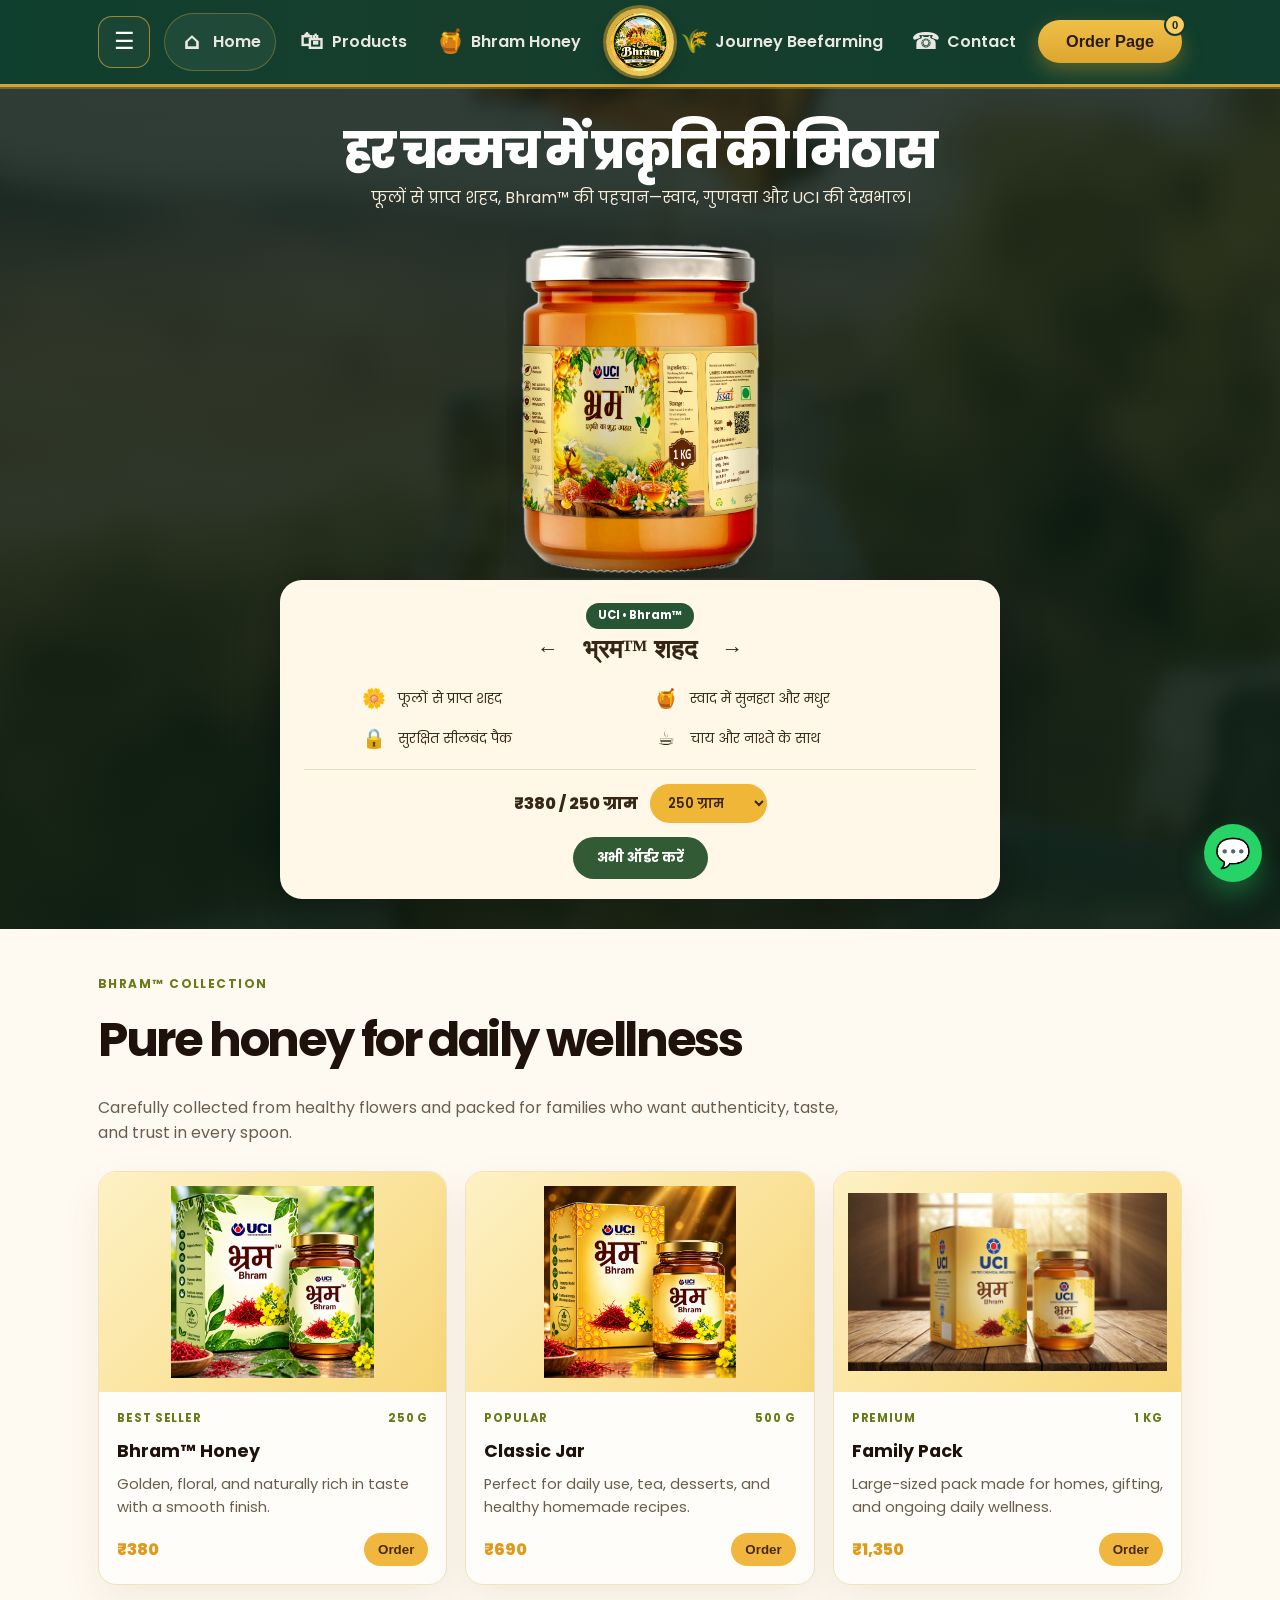
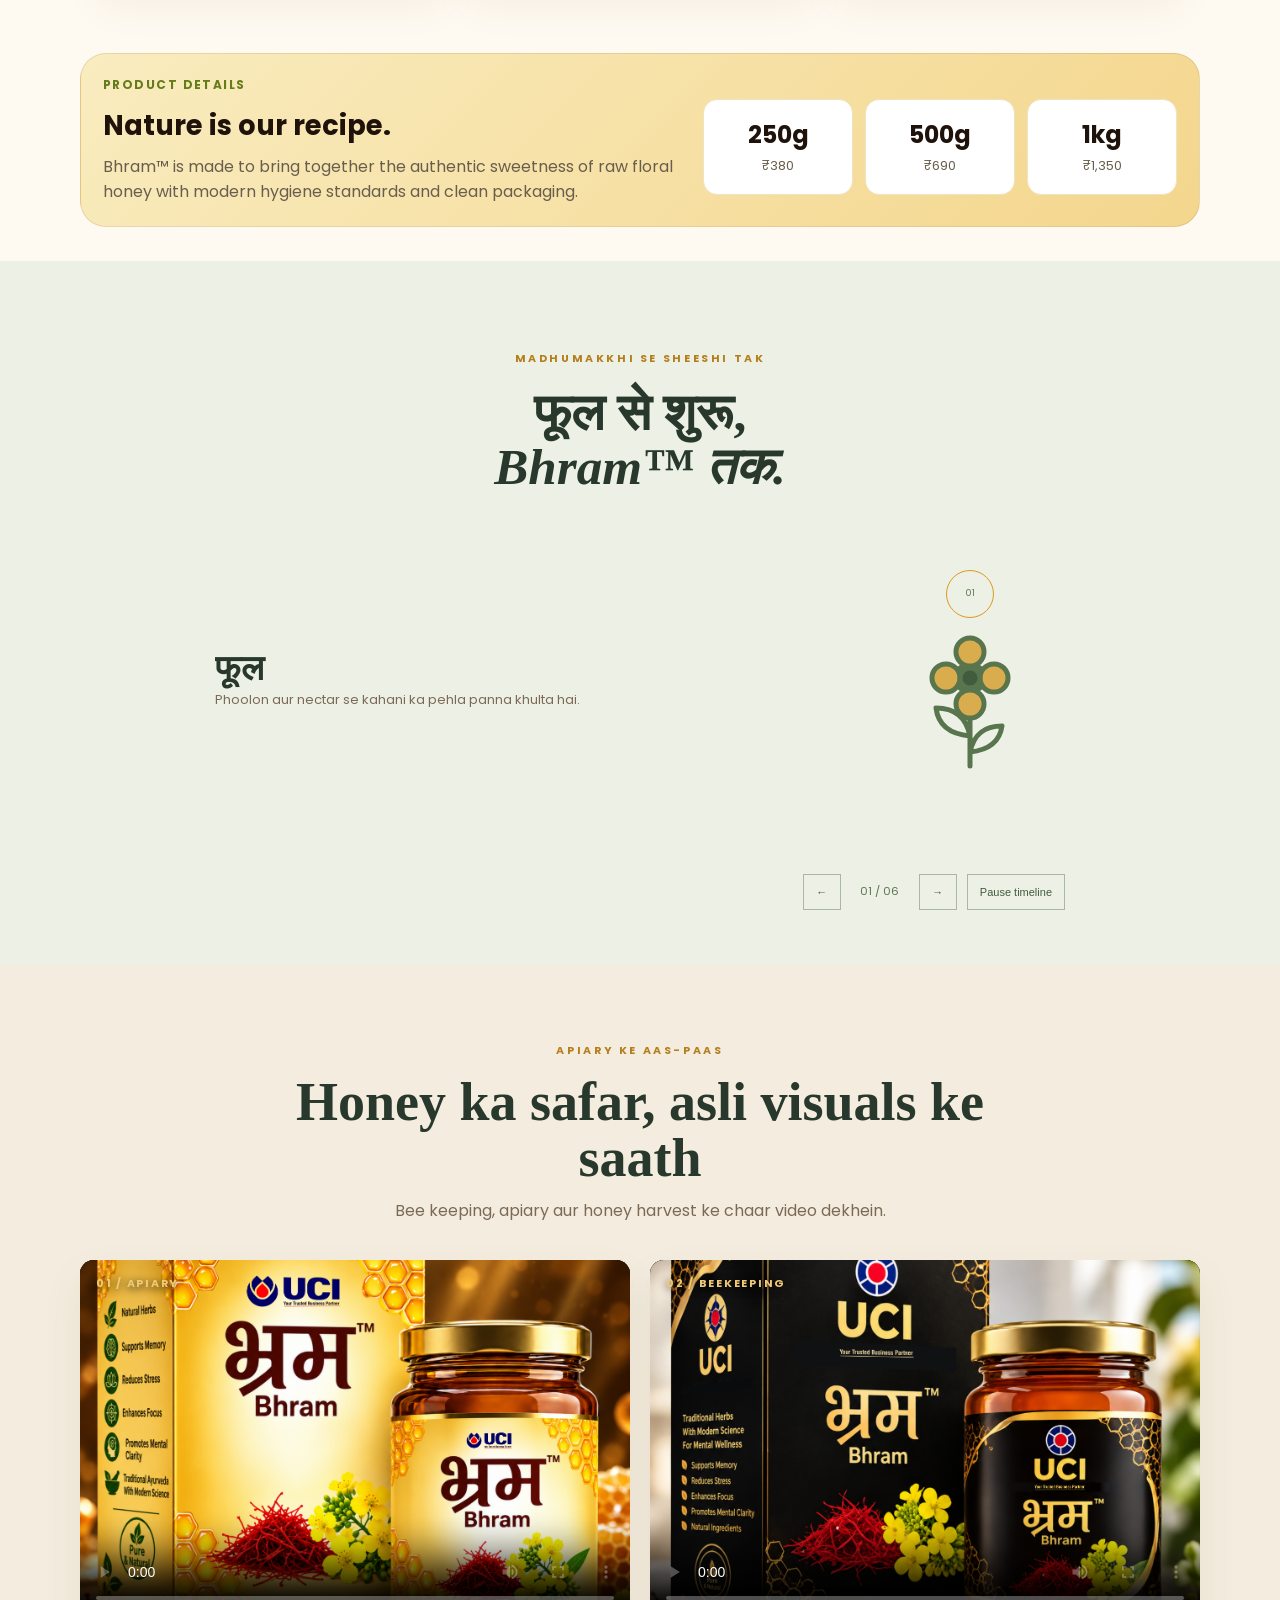
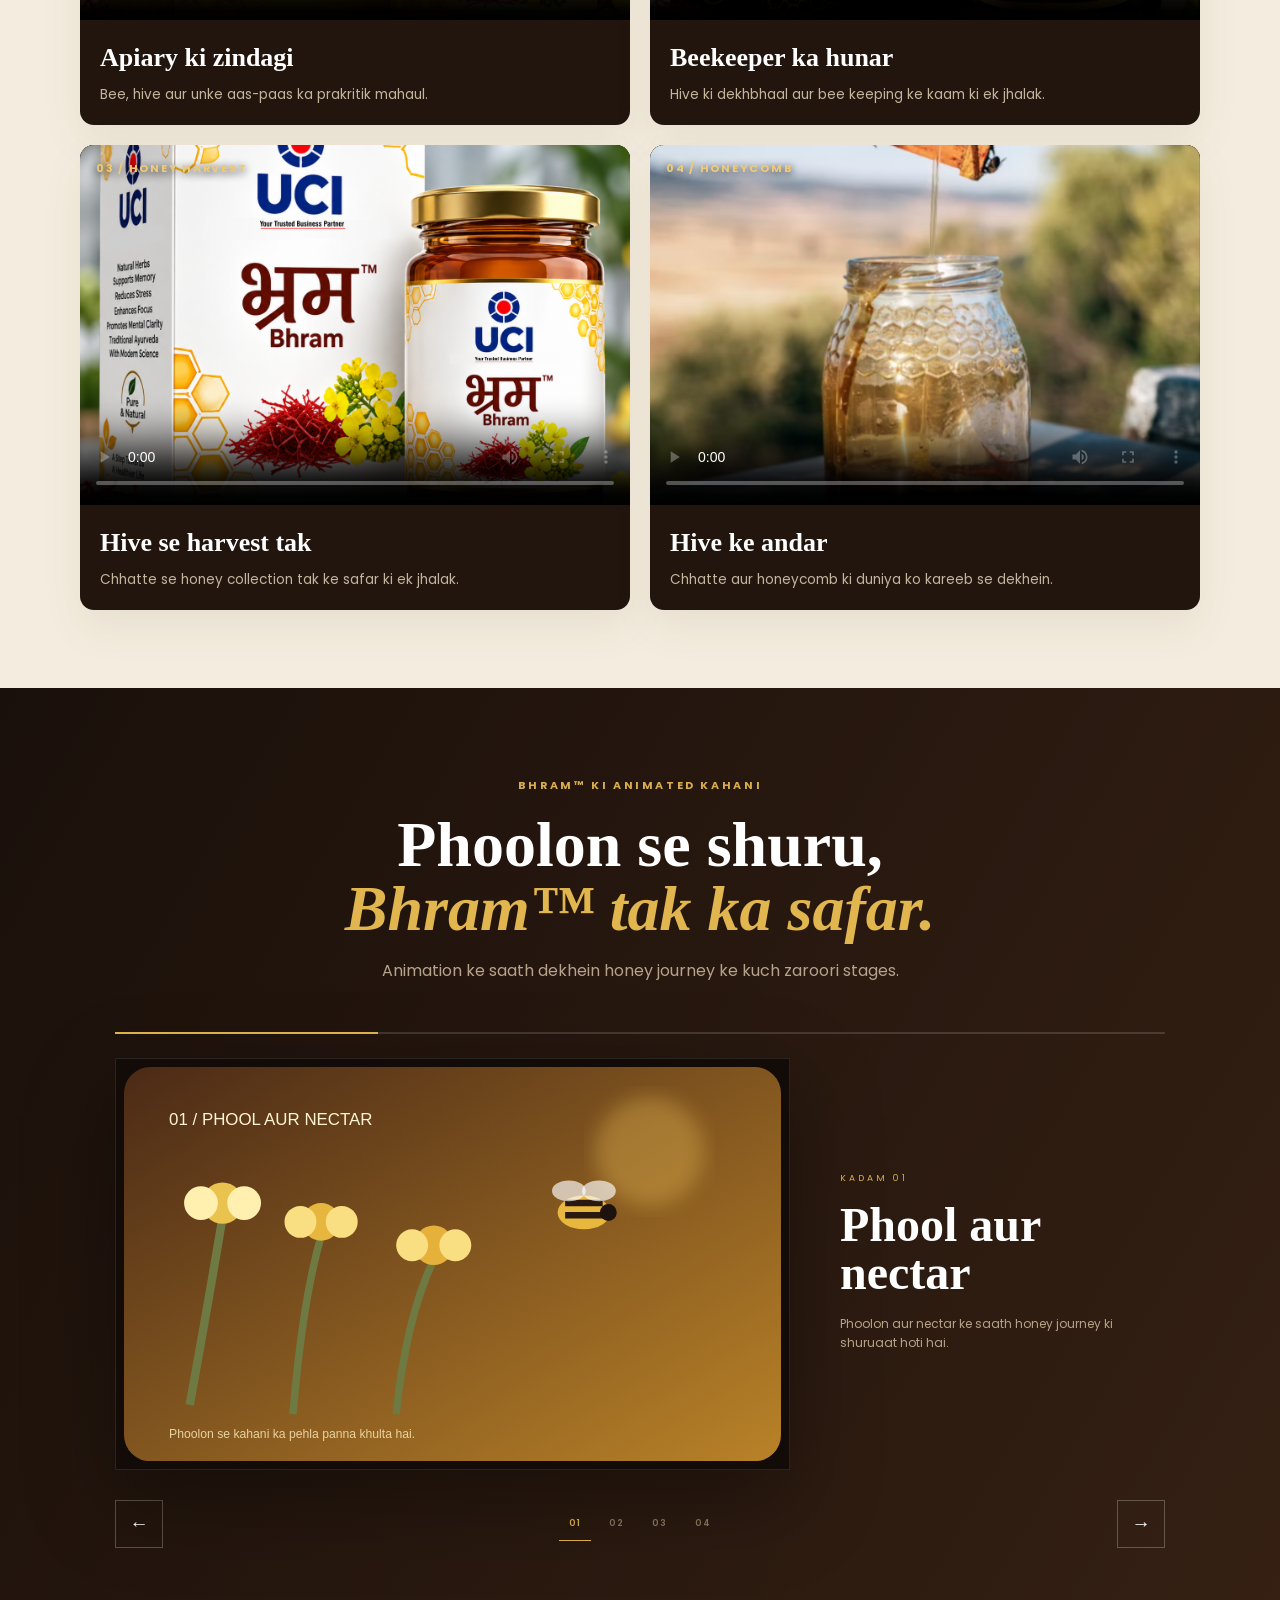
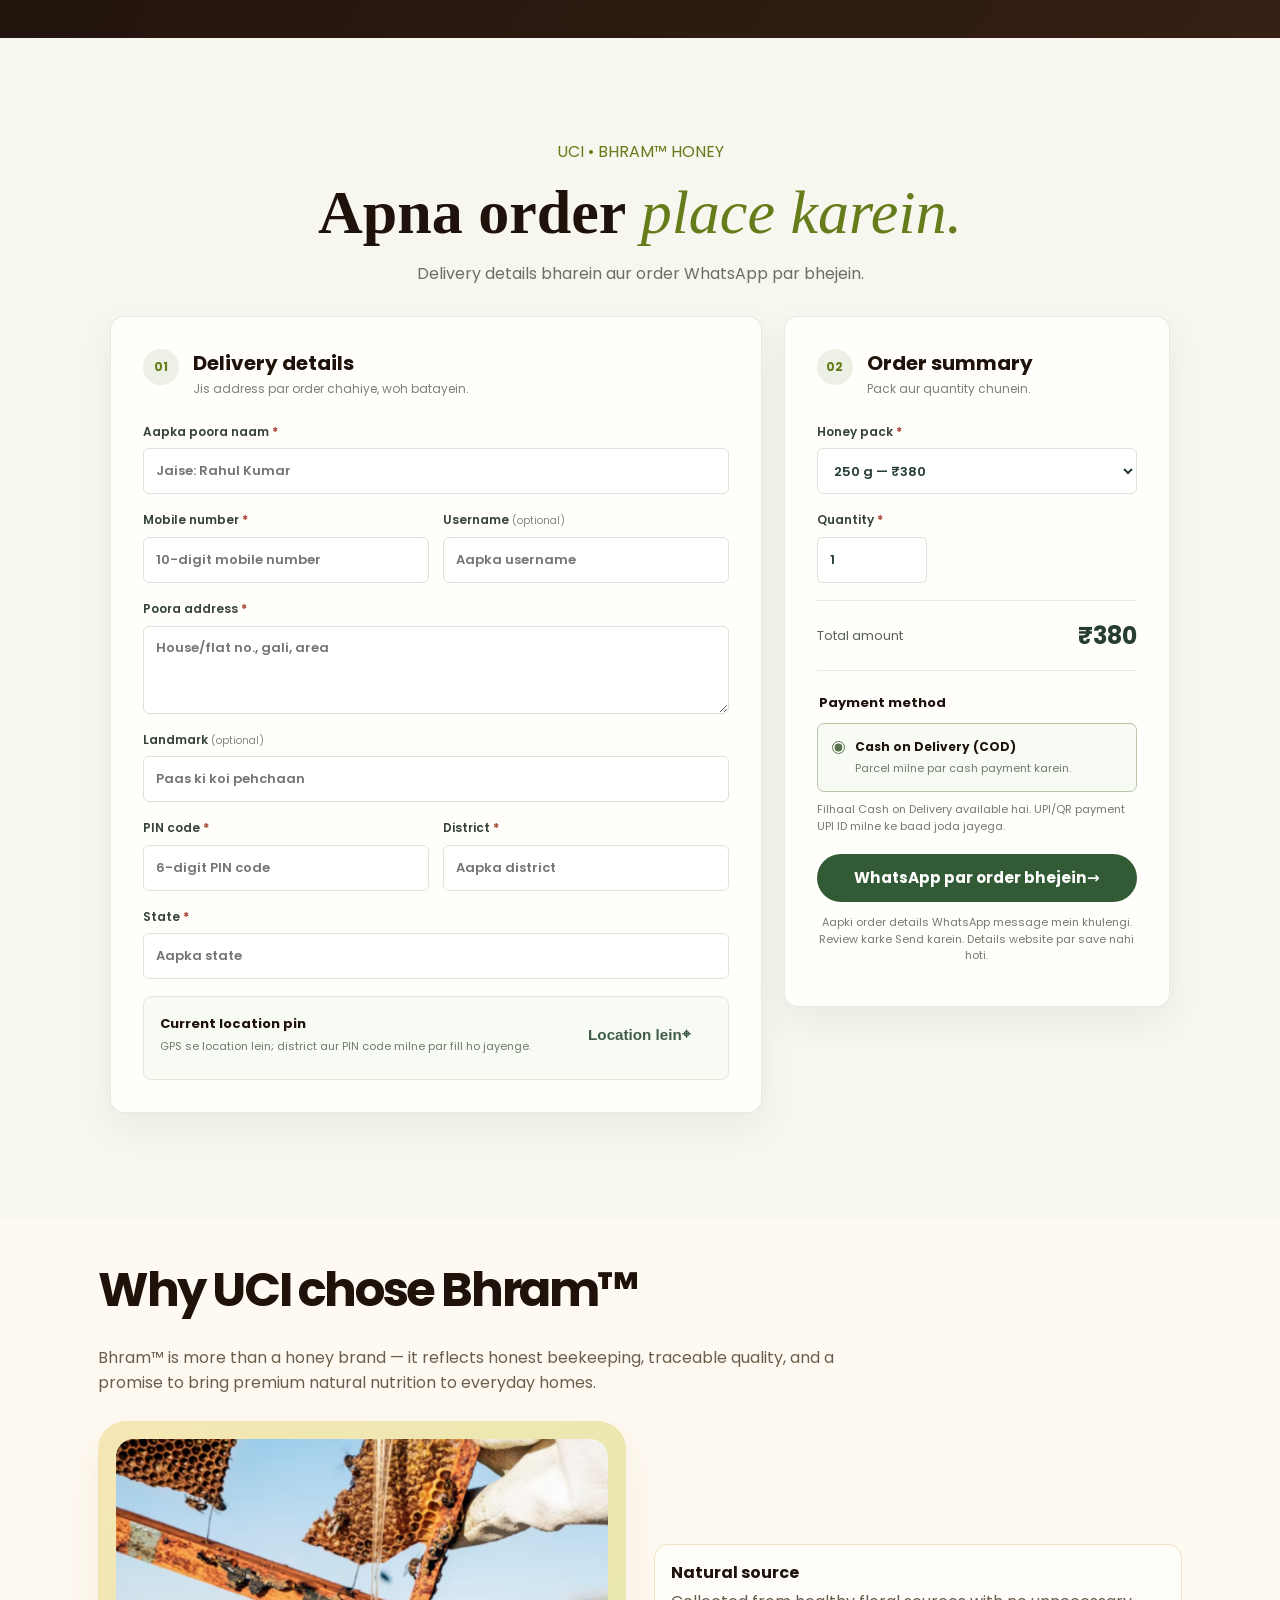
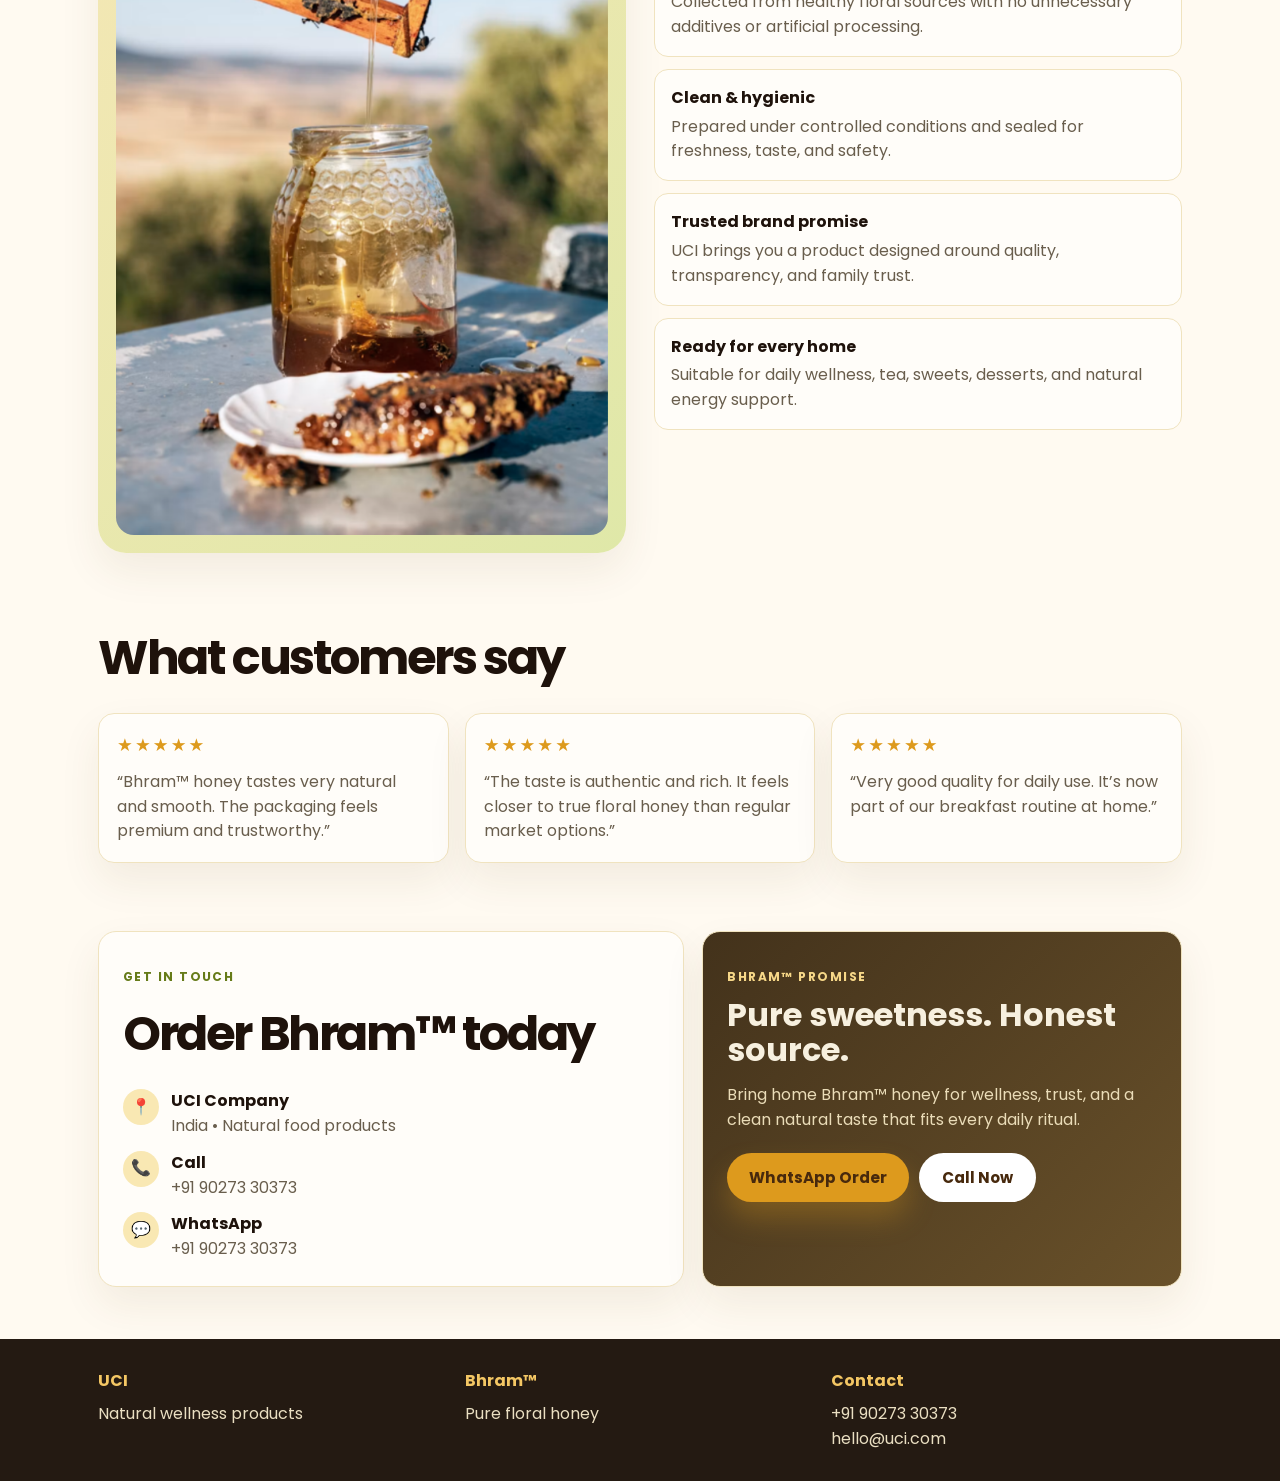
==== index.html @ 218f4835 "Update Bhram honey website pages Co-authored-by: Copilot <223556219+Copilot@users.noreply.github.com" ====
<!DOCTYPE html>
<html lang="en">
<head>
<meta charset="utf-8">
<meta name="viewport" content="width=device-width, initial-scale=1, viewport-fit=cover">
<title>UCI | Bhram™ Honey</title>
<link href="https://fonts.googleapis.com/css2?family=Poppins:wght@400;500;600;700;800&display=swap" rel="stylesheet">
<link rel="stylesheet" href="css/timeline.css">
<link rel="stylesheet" href="css/order.css">
<style>
:root{
  --bg:#fffaf1;
  --card:#fffdf9;
  --ink:#1e120b;
  --mut:#695e4d;
  --gold:#dd9a1d;
  --bee:#f0b63d;
  --olive:#667b19;
  --green:#667b19;
  --serif:Georgia,"Times New Roman",serif;
  --line:#f0e3bf;
  --hero:#f7e7b3;
  --brown:#47290d;
  --shadow:0 18px 40px rgba(84,64,31,.08);
}
*{box-sizing:border-box}
html{scroll-behavior:smooth;scroll-padding-top:30px}
body{margin:0;background:var(--bg);color:var(--ink);font-family:Poppins,system-ui,sans-serif;line-height:1.55}
a{text-decoration:none;color:inherit}
img{max-width:100%;display:block}
.w{max-width:1120px;margin:auto;padding:0 18px}
header{position:sticky;top:0;z-index:40;background:linear-gradient(90deg,#0f3f2e,#173e2d 35%,#103d2d 100%);border-bottom:3px solid #d5a532;box-shadow:0 2px 0 rgba(213,165,50,.4)}
nav{display:flex;align-items:center;justify-content:space-between;gap:18px;padding:10px 0;position:relative;min-height:84px}
.nav-left,.nav-right{display:flex;align-items:center;gap:14px;flex:1}
.nav-right{justify-content:flex-end}
.nav-left .menu-btn{width:52px;height:52px;border-radius:14px;border:1px solid rgba(213,165,50,.7);background:rgba(255,255,255,.04);color:#fff;display:flex;align-items:center;justify-content:center;cursor:pointer}
.nav-left .menu-btn span,.nav-left .icon-btn span,.nav-right .icon-btn span{font-size:1.45rem;line-height:1}
.nav-item{display:inline-flex;align-items:center;gap:8px;padding:8px 8px;color:#f2efe8;font-weight:600;font-size:1rem;opacity:.96}
.nav-item .icon{font-size:1.45rem;display:inline-flex;align-items:center;justify-content:center;width:26px}
.nav-item.active{background:rgba(255,255,255,.06);border:1px solid rgba(213,165,50,.4);border-radius:999px;padding:10px 14px}
.brand-wrap{position:absolute;left:50%;top:50%;transform:translate(-50%,-50%);display:flex;align-items:center;justify-content:center;z-index:1}
.brand-logo{width:68px;height:68px;border-radius:50%;background:linear-gradient(135deg,#d5a532,#f4d565);padding:5px;box-shadow:0 0 0 3px rgba(213,165,50,.5),0 8px 16px rgba(0,0,0,.18);display:flex;align-items:center;justify-content:center}
.brand-logo img{width:100%;height:100%;object-fit:cover;border-radius:50%;background:#fff}
.cart{border:none;background:linear-gradient(180deg,#f0bf48,#dca62f);color:#2b1b0b;padding:12px 28px;border-radius:999px;font-weight:800;cursor:pointer;box-shadow:0 8px 20px rgba(220,166,47,.35);font-size:1.02rem;display:inline-flex;align-items:center;justify-content:center;gap:10px;position:relative}
.cart-badge{position:absolute;right:-4px;top:-6px;background:#f7cd64;color:#1a2e1d;border:2px solid #103b2d;border-radius:50%;width:22px;height:22px;display:flex;align-items:center;justify-content:center;font-size:.7rem;font-weight:800}
.nav-right .icon-btn{display:inline-flex;align-items:center;gap:8px;color:#fff;font-weight:600;padding:8px 10px;border-radius:999px}
.nav-right .icon-btn .icon{font-size:1.5rem}
@media(max-width:980px){
  nav{flex-wrap:wrap;justify-content:center;padding-top:16px;padding-bottom:18px}
  .nav-left,.nav-right{width:100%;justify-content:center;flex-wrap:wrap}
  .brand-wrap{position:static;transform:none;order:-1}
  .brand-logo{width:64px;height:64px}
}
.hero{position:relative;isolation:isolate;overflow:hidden;background:#1e3020;color:#fff;padding:34px 0 30px;min-height:650px}
.hero:before,.hero:after{content:"";position:absolute;inset:-18px;z-index:-1}
.hero:before{background:url("assets/Beekeeping.png") center 45%/cover no-repeat;filter:blur(9px) brightness(.42);transform:scale(1.04)}
.hero:after{background:linear-gradient(180deg,rgba(15,34,20,.56),rgba(15,34,20,.68) 60%,rgba(15,34,20,.82))}
.hero-inner{display:flex;flex-direction:column;align-items:center;gap:8px;text-align:center}
.hero-copy{width:100%}
.hero-copy h1{margin:0 0 5px;font-size:clamp(1.9rem,4vw,3.1rem);line-height:1.2;letter-spacing:-.04em;font-weight:800;color:#fff}
.hero-copy .tag{display:none}
.hero-copy p{margin:0 auto;color:#f7eddb;font-size:.98rem;max-width:660px}
.hero-actions,.hero-stats{display:none}
.btn{display:inline-flex;align-items:center;justify-content:center;padding:12px 22px;border-radius:999px;border:0;cursor:pointer;font-weight:700;font-size:.95rem}
.btn.primary{background:var(--gold);color:var(--brown);box-shadow:0 16px 28px rgba(221,154,29,.3)}
.btn.secondary{background:#fff;border:1px solid rgba(71,41,13,.15);color:var(--brown)}
.hero-image{position:relative;display:flex;justify-content:center;align-items:center;padding:10px 18px 0}
.product-showcase{position:relative;width:min(100%,360px);height:350px;overflow:hidden;display:flex;align-items:center;justify-content:center;perspective:1000px}
.product-showcase img{width:100%;height:100%;object-fit:contain;filter:drop-shadow(0 16px 20px rgba(0,0,0,.3));transform-style:preserve-3d;animation:mockup-turn 4s ease-in-out infinite alternate}
@keyframes mockup-turn{
  from{transform:rotateY(-14deg)}
  to{transform:rotateY(14deg)}
}
.product-showcase:hover img{animation-play-state:paused}
.badge{display:none}
.hero-product-card{position:relative;width:min(100%,720px);margin:-6px auto 0;padding:22px 24px 20px;border-radius:22px;background:#fff7e8;color:#382716;box-shadow:0 20px 48px rgba(0,0,0,.24);text-align:center}
.hero-product-heading{display:flex;align-items:center;justify-content:center;gap:14px;margin-bottom:4px}
.hero-product-heading h2{font-family:Georgia,"Times New Roman",serif;font-size:1.65rem;margin:0;color:#362514}
.slide-arrow{border:0;background:transparent;color:#382716;font-size:1.35rem;cursor:pointer;padding:6px 10px}
.hero-product-card .product-tag{display:inline-block;background:#285535;color:#fff;font-size:.72rem;font-weight:700;padding:4px 12px;border-radius:999px}
.hero-benefits{display:grid;grid-template-columns:repeat(2,minmax(0,1fr));gap:14px 24px;margin:16px auto 18px;max-width:560px;text-align:left}
.hero-benefit{display:flex;align-items:center;gap:10px;font-size:.83rem;line-height:1.35}
.hero-benefit .icon{font-size:1.2rem;flex:0 0 28px;text-align:center}
.hero-price-row{border-top:1px solid #ebddc5;padding-top:14px;display:flex;align-items:center;justify-content:center;gap:12px;flex-wrap:wrap}
.hero-price{font-weight:800;font-size:1.02rem}
.hero-size-select{border:0;border-radius:999px;padding:9px 14px;background:#efb638;color:#382716;font:600 .82rem Poppins,system-ui,sans-serif}
.hero-order{margin-top:14px;background:#315a35;color:#fff;padding:10px 24px;font-size:.86rem}
.journey.section-pad{background:#edf0e5;padding:90px 0 55px}
.journey .container{width:min(1180px,calc(100% - 48px));margin:auto}
.journey .section-heading{max-width:650px;margin:0 auto 48px;text-align:center}
.journey .eyebrow{font-size:.68rem;letter-spacing:.24em;font-weight:700;color:#b57e1d;text-transform:uppercase;margin:0 0 18px}
.journey .section-heading h2{font-family:Georgia,"Times New Roman",serif;font-size:clamp(38px,4vw,58px);line-height:1.05;color:#28382c;margin:0;font-weight:700}
.journey .section-heading h2 em{color:#28382c;font-style:italic}
.journey .timeline{max-width:850px;margin:40px auto 0;padding:20px 0}
.journey .timeline-item{display:grid;grid-template-columns:minmax(0,1fr) 190px;align-items:center;gap:30px;margin:0 0 46px;position:relative}
.journey .timeline-item h3{font-family:Georgia,"Times New Roman",serif;font-size:35px;line-height:1.2;color:#28382c;margin:0}
.journey .timeline-item p{margin:0;color:#7c6a57;font-size:13px}
.journey .timeline-item > div:last-child{grid-column:1;grid-row:1;max-width:520px}
.journey .timeline-item .timeline-marker{grid-column:2;grid-row:1;display:flex;flex-direction:column;align-items:center;justify-content:center;gap:10px;max-width:none}
.journey .timeline-item .journey-icon{width:160px;height:160px;max-width:100%}
.journey .timeline-controls{max-width:850px;margin:12px auto 0}
.journey .timeline-position{color:#58754e}
.journey .timeline-controls button{color:#405b3e}
.journey .timeline-controls button:hover{background:rgba(88,117,78,.08)}
.journey .timeline-controls button:focus-visible,.journey .timeline:focus-visible{outline-color:#58754e}
.manufacture-2d.section-pad{position:relative;overflow:hidden;background:linear-gradient(120deg,#1a100b,#352013);color:#f7f4e9;padding:90px 0}
.manufacture-2d .container{width:min(1180px,calc(100% - 48px));margin:auto}
.manufacture-2d .section-heading{max-width:650px;margin:0 auto 48px;text-align:center}
.manufacture-2d .eyebrow{font-size:.68rem;letter-spacing:.24em;font-weight:700;color:#d8ad4d;text-transform:uppercase;margin:0 0 18px}
.manufacture-2d .section-heading h2{font-family:var(--serif);font-size:clamp(38px,5vw,64px);line-height:1;color:#fff;margin:0 0 18px}
.manufacture-2d .section-heading h2 em{color:#e1b64e;font-style:italic}
.manufacture-2d .section-heading p:last-child{color:#b6a38c;margin:0}
.process-2d{position:relative;max-width:1050px;margin:auto}
.process-progress{height:2px;background:rgba(255,255,255,.14);margin-bottom:24px;overflow:hidden}
.process-progress span{display:block;width:25%;height:100%;background:#e1b64e;transition:width .5s ease}
.process-scene{display:none;grid-template-columns:minmax(0,1.35fr) minmax(220px,.65fr);gap:clamp(24px,5vw,50px);align-items:center}
.process-scene.active{display:grid;animation:processSceneIn .6s ease both}
.scene-art{background:#120b07;border:1px solid rgba(255,255,255,.1);padding:8px;box-shadow:0 30px 80px rgba(0,0,0,.35);overflow:hidden}
.scene-art svg{width:100%;display:block;height:auto}
.scene-copy span{font-size:9px;letter-spacing:3px;color:#d8ad4d}
.scene-copy h3{font-family:var(--serif);font-size:clamp(34px,4vw,48px);line-height:1;color:#fff;margin:12px 0 18px}
.scene-copy p{font-size:12px;color:#b7a28a;max-width:340px}
.process-controls{display:flex;align-items:center;justify-content:space-between;margin-top:30px}
.process-prev,.process-next{width:48px;height:48px;border:1px solid rgba(255,255,255,.25);background:transparent;color:#fff;cursor:pointer;font-size:1.2rem}
.process-prev:hover,.process-next:hover{background:rgba(255,255,255,.1)}
.process-prev:focus-visible,.process-next:focus-visible,.process-dots .dot:focus-visible{outline:2px solid #e1b64e;outline-offset:3px}
.process-dots{display:flex;gap:8px}
.process-dots .dot{border:0;border-bottom:1px solid transparent;background:transparent;color:#8e7a62;font:600 9px Poppins,system-ui,sans-serif;letter-spacing:1px;padding:10px;cursor:pointer}
.process-dots .dot.active{color:#e1b64e;border-bottom-color:#e1b64e}
.flower-group{animation:processSway 3.5s ease-in-out infinite;transform-origin:200px 360px}
.bee-fly{animation:processBeeFly 4s ease-in-out infinite}
.bee-dots circle{animation:processBeeDots 2.2s ease-in-out infinite alternate}
.hives{animation:processHive 4s ease-in-out infinite}
.beekeeper-2d{animation:processKeeper 4.5s ease-in-out infinite}
.extractor{animation:processExtract 5s linear infinite;transform-origin:255px 215px}
.honey-stream{animation:processHoney 1.3s ease-in-out infinite}
.bottle-2d{animation:processBottle 3s ease-in-out infinite}
.lab-tube{animation:processLab 2.8s ease-in-out infinite}
.scan-beam{animation:processScan 2.3s ease-in-out infinite}
.farm-videos{background:#f4eddf;padding:78px 0}
.farm-videos-inner{width:min(1120px,calc(100% - 36px));margin:auto}
.farm-videos-heading{max-width:700px;margin:0 auto 36px;text-align:center}
.farm-videos-heading .eyebrow{font-size:.68rem;letter-spacing:.24em;font-weight:700;color:#b57e1d;text-transform:uppercase;margin:0 0 14px}
.farm-videos-heading h2{font-family:var(--serif);font-size:clamp(34px,4.5vw,54px);line-height:1.05;color:#28382c;margin:0 0 12px}
.farm-videos-heading p:last-child{margin:0;color:#7c6a57}
.farm-video-grid{display:grid;grid-template-columns:repeat(2,minmax(0,1fr));gap:20px}
.farm-video-card{overflow:hidden;background:#21150e;color:#fff;border-radius:14px;box-shadow:var(--shadow)}
.farm-video-media{height:clamp(220px,30vw,360px);position:relative;overflow:hidden;background:#17110c}
.farm-video-media video{display:block;width:100%;height:100%;object-fit:cover}
.farm-video-label{position:absolute;top:16px;left:16px;pointer-events:none;color:#efca76;font-size:.68rem;letter-spacing:.16em;font-weight:700;text-shadow:0 2px 8px #000}
.farm-video-copy{padding:18px 20px 20px}
.farm-video-copy h3{font-family:var(--serif);font-size:26px;margin:0 0 6px}
.farm-video-copy p{font-size:.85rem;color:#c5b59e;margin:0}
@keyframes processSceneIn{from{opacity:0;transform:translateY(14px)}to{opacity:1;transform:translateY(0)}}
@keyframes processSway{0%,100%{transform:rotate(-1deg)}50%{transform:rotate(1.5deg)}}
@keyframes processBeeFly{0%,100%{transform:translate(0,0)}50%{transform:translate(35px,-18px)}}
@keyframes processBeeDots{from{opacity:.25;transform:translateX(0)}to{opacity:1;transform:translateX(20px)}}
@keyframes processHive{0%,100%{transform:translateY(0)}50%{transform:translateY(-4px)}}
@keyframes processKeeper{0%,100%{transform:translateX(0)}50%{transform:translateX(-8px)}}
@keyframes processExtract{to{transform:rotate(360deg)}}
@keyframes processHoney{0%,100%{stroke-dasharray:10 15;stroke-dashoffset:0}50%{stroke-dasharray:18 8;stroke-dashoffset:25}}
@keyframes processBottle{0%,100%{transform:translateY(0)}50%{transform:translateY(-7px)}}
@keyframes processLab{0%,100%{transform:translateY(0)}50%{transform:translateY(-9px)}}
@keyframes processScan{0%,100%{stroke-dashoffset:0;opacity:.45}50%{stroke-dashoffset:55;opacity:1}}
#order{scroll-margin-top:96px}
.order-page{background:#f7f6ef}
.order-intro .eyebrow{color:var(--olive)}
.order-intro h1 em{color:var(--olive)}
.order-submit{background:#315a35;color:#fff}
section{padding:34px 0}
.headline{font-size:clamp(1.9rem,4vw,3rem);margin:0 0 18px;letter-spacing:-.05em}
.subhead{color:var(--mut);margin:0 0 26px;max-width:760px}
.product-grid{display:grid;grid-template-columns:repeat(auto-fit,minmax(220px,1fr));gap:18px}
.product-card{background:var(--card);border:1px solid var(--line);border-radius:18px;overflow:hidden;box-shadow:var(--shadow)}
.product-card .img-box{height:220px;background:linear-gradient(135deg,#fdf1c4,#f8d77a);display:flex;align-items:center;justify-content:center;padding:14px}
.product-card .img-box img{height:100%;object-fit:contain}
.product-card .body{padding:18px}
.product-card .meta{display:flex;justify-content:space-between;align-items:center;gap:10px;margin-bottom:10px}
.product-card .meta span{color:var(--olive);font-size:.72rem;font-weight:700;letter-spacing:.08em;text-transform:uppercase}
.product-card h3{margin:0 0 8px;font-size:1.1rem}
.product-card p{margin:0 0 14px;color:var(--mut);font-size:.92rem}
.price-row{display:flex;justify-content:space-between;align-items:center;gap:10px;margin-top:10px}
.price{font-weight:800;color:var(--gold);font-size:1.02rem}
.add-btn{background:var(--bee);border:none;border-radius:999px;padding:9px 14px;font-weight:700;color:var(--brown);cursor:pointer}
.promo{background:linear-gradient(135deg,#f9ecbf,#f4d68d);border-radius:26px;padding:22px;border:1px solid rgba(71,41,13,.1)}
.promo-box{display:grid;grid-template-columns:1.2fr .8fr;gap:18px;align-items:center}
.promo-box h3{margin:0 0 8px;font-size:clamp(1.7rem,2vw,2.5rem)}
.promo-box p{margin:0;color:var(--mut)}
.pack-sizes{display:grid;grid-template-columns:repeat(3,minmax(150px,1fr));gap:12px;margin-top:14px}
.pack-size{background:#fff;border:1px solid var(--line);border-radius:14px;padding:16px;text-align:center}
.pack-size strong{font-size:1.5rem;display:block}
.pack-size span{color:var(--mut);font-size:.8rem}
.story{display:grid;grid-template-columns:1fr 1fr;gap:28px;align-items:center}
.story .image-panel{background:linear-gradient(135deg,#f5e7b5,#dfe8a8);border-radius:28px;padding:18px;box-shadow:var(--shadow)}
.story .image-panel img{border-radius:18px;min-height:260px;object-fit:cover}
.points{display:grid;gap:12px}
.point{background:var(--card);border:1px solid var(--line);border-radius:14px;padding:16px}
.point strong{display:block;margin-bottom:4px}
.point p{margin:0;color:var(--mut)}
.review-grid{display:grid;grid-template-columns:repeat(auto-fit,minmax(210px,1fr));gap:16px}
.review{background:var(--card);border:1px solid var(--line);border-radius:16px;padding:18px;box-shadow:var(--shadow)}
.stars{color:var(--gold);letter-spacing:.12em;font-size:1.1rem;margin-bottom:10px}
.review p{margin:0;color:var(--mut)}
.contact-wrap{display:grid;grid-template-columns:1.1fr .9fr;gap:18px;align-items:stretch}
.contact-card,.cta-card{background:var(--card);border:1px solid var(--line);border-radius:18px;box-shadow:var(--shadow);padding:24px}
.contact-list{display:grid;gap:12px;margin-top:18px}
.contact-item{display:flex;gap:12px;align-items:flex-start}
.contact-item .icon{width:36px;height:36px;border-radius:50%;background:#f9e8b3;display:flex;align-items:center;justify-content:center;font-weight:700;color:var(--olive)}
.cta-card{background:linear-gradient(135deg,#43321b,#69512a);color:#f7f0df}
.cta-card p{color:#eadcb8}
footer{background:#241a12;color:#f4e9d0;padding:30px 0;margin-top:18px}
.footer-grid{display:grid;grid-template-columns:repeat(auto-fit,minmax(220px,1fr));gap:16px}
footer h4{margin:0 0 8px;color:#f4c764}
footer p,footer a{color:#eadfc2;margin:0;display:block}
.wa{position:fixed;right:18px;bottom:18px;width:58px;height:58px;border-radius:50%;display:flex;align-items:center;justify-content:center;background:#25d366;color:#fff;font-size:1.8rem;box-shadow:0 12px 26px rgba(37,211,102,.35)}
@media(max-width:820px){
  .hero-inner,.promo-box,.story,.contact-wrap{grid-template-columns:1fr}
  .pack-sizes{grid-template-columns:repeat(3,minmax(0,1fr))}
}

@media(max-width:760px){
  header .w{padding:0 10px}
  nav{display:grid;grid-template-columns:42px minmax(0,1fr) auto;grid-template-rows: auto;gap:8px;padding:8px 0;min-height:0}
  .nav-left,.nav-right{display:contents}
  .nav-left .menu-btn{grid-column:1;grid-row:1;width:42px;height:42px;border-radius:12px}
  .brand-wrap{position:absolute;left:50%;top:3px;transform:translateX(-50%);grid-column:auto;grid-row:auto;width:auto;margin:0}
  .brand-logo{width:56px;height:56px;padding:4px}
  .cart{grid-column:3;grid-row:1;width:auto;max-width:none;margin:0;padding:10px 15px;font-size:.8rem}
  .cart-badge{width:19px;height:19px;font-size:.65rem}
  nav .nav-item{display:none;grid-column:1/-1;justify-content:center;min-width:0;padding:9px 12px}
  nav.menu-open .nav-item{display:flex}
  nav .nav-left .nav-item.active{grid-row:2}
  nav .nav-left a[href="#products"]{grid-row:3}
  nav .nav-left a[href="#about"]{grid-row:4}
  nav .nav-right a[href="#story"]{grid-row:5}
  nav .nav-right a[href="#contact"]{grid-row:6}
  .hero{padding:22px 0 24px;min-height:0}
  .hero-inner{display:flex;gap:4px}
  .hero-copy{text-align:center}
  .hero-copy h1{font-size:clamp(1.7rem,7vw,2.35rem)}
  .hero-copy p{font-size:.82rem;max-width:360px}
  .hero-image{padding:0 12px}
  .product-showcase{width:min(100%,250px);height:270px}
  .hero-product-card{width:100%;padding:15px 14px 16px;border-radius:20px}
  .hero-product-heading h2{font-size:1.35rem}
  .hero-benefits{gap:10px 12px;margin:12px auto}
  .hero-benefit{font-size:.72rem}
  .hero-price-row{gap:8px;padding-top:11px}
  .hero-price{font-size:.88rem}
  .hero-size-select{font-size:.73rem;padding:8px 10px}
  .hero-order{width:auto;margin-top:11px;padding:9px 22px}
  .pack-sizes{grid-template-columns:1fr}
}

@media(max-width:480px){
  .nav-item{font-size:.86rem}
  .nav-item .icon{font-size:1.15rem}
  .brand-logo{width:52px;height:52px}
  .hero-benefits{gap:9px 8px}
  .hero-benefit{font-size:.68rem}
  .slide-arrow{padding:5px;font-size:1.1rem}
  .headline{font-size:2rem}
}
@media(max-width:560px){
  .farm-videos{padding:58px 0}
  .farm-videos-inner{width:calc(100% - 32px)}
  .farm-video-grid{grid-template-columns:1fr;gap:16px}
  .farm-video-media{height:250px}
  .farm-video-copy{padding:16px}
  .farm-video-copy h3{font-size:24px}
  .manufacture-2d.section-pad{padding:64px 0}
  .manufacture-2d .container{width:calc(100% - 32px)}
  .manufacture-2d .section-heading{margin-bottom:34px}
  .process-scene{grid-template-columns:1fr;gap:18px}
  .scene-copy{padding:0 6px}
  .scene-copy h3{font-size:36px}
  .process-controls{margin-top:22px}
  .process-dots{gap:0}
  .process-dots .dot{padding:8px 6px}
  .journey.section-pad{padding:64px 0 44px}
  .journey .container{width:calc(100% - 32px)}
  .journey .timeline{margin-top:30px}
  .journey .timeline-item{grid-template-columns:minmax(0,1fr) 112px;gap:12px}
  .journey .timeline-item .journey-icon{width:108px;height:108px}
  .journey .timeline-marker > span{width:38px;height:38px;flex-basis:38px}
  .journey .timeline-item h3{font-size:27px}
  .journey .timeline-controls{gap:6px}
  .journey .timeline-controls button{padding:7px 9px}
}
@media(prefers-reduced-motion:reduce){
  .product-showcase img{animation:none}
  .process-scene.active,.process-progress span{animation:none;transition:none}
  .flower-group,.bee-fly,.bee-dots circle,.hives,.beekeeper-2d,.extractor,.honey-stream,.bottle-2d,.lab-tube,.scan-beam{animation:none}
}
</style>
</head>
<body>
<header>
  <div class="w">
    <nav id="primary-nav">
      <div class="nav-left">
        <button class="menu-btn" id="menuBtn" type="button" aria-label="Open menu" aria-expanded="false" aria-controls="primary-nav"><span>☰</span></button>
        <a class="nav-item active" href="#top"><span class="icon">⌂</span><span>Home</span></a>
        <a class="nav-item" href="#products"><span class="icon">🛍</span><span>Products</span></a>
        <a class="nav-item" href="#about"><span class="icon">🍯</span><span>Bhram Honey</span></a>
      </div>

      <div class="brand-wrap" aria-label="UCI brand logo">
        <div class="brand-logo"><img src="assets/logo home.png" alt="UCI logo"></div>
      </div>

      <div class="nav-right">
        <a class="nav-item" href="#journey"><span class="icon">🌾</span><span>Journey Beefarming</span></a>
        <a class="nav-item" href="#contact"><span class="icon">☎</span><span>Contact</span></a>
        <button class="cart" id="cartBtn">
          <span>Order Page</span>
          <span class="cart-badge" id="cc">0</span>
        </button>
      </div>
    </nav>
  </div>
</header>

<main id="top">
  <section class="hero">
    <div class="w hero-inner">
      <div class="hero-copy">
        <h1>हर चम्मच में प्रकृति की मिठास</h1>
        <p>फूलों से प्राप्त शहद, Bhram™ की पहचान—स्वाद, गुणवत्ता और UCI की देखभाल।</p>
      </div>
      <div class="hero-image">
        <div class="product-showcase">
          <img src="assets/UCI Mockup.png" alt="UCI Bhram honey jar mockup">
        </div>
      </div>
      <div class="hero-product-card">
        <div class="product-tag">UCI • Bhram™</div>
        <div class="hero-product-heading">
          <button class="slide-arrow" id="previousPack" type="button" aria-label="Previous pack size">←</button>
          <h2>भ्रम™ शहद</h2>
          <button class="slide-arrow" id="nextPack" type="button" aria-label="Next pack size">→</button>
        </div>
        <div class="hero-benefits">
          <div class="hero-benefit"><span class="icon">🌼</span><span>फूलों से प्राप्त शहद</span></div>
          <div class="hero-benefit"><span class="icon">🍯</span><span>स्वाद में सुनहरा और मधुर</span></div>
          <div class="hero-benefit"><span class="icon">🔒</span><span>सुरक्षित सीलबंद पैक</span></div>
          <div class="hero-benefit"><span class="icon">☕</span><span>चाय और नाश्ते के साथ</span></div>
        </div>
        <div class="hero-price-row">
          <span class="hero-price" id="heroPrice">₹380 / 250 ग्राम</span>
          <select class="hero-size-select" id="heroSize" aria-label="Choose Bhram honey pack size">
            <option value="0">250 ग्राम</option>
            <option value="1">500 ग्राम</option>
            <option value="2">1 किलोग्राम</option>
          </select>
        </div>
        <a class="btn hero-order" href="#order">अभी ऑर्डर करें</a>
      </div>
    </div>
  </section>

  <section id="products">
    <div class="w">
      <p class="tag" style="margin-bottom:10px;color:var(--olive);letter-spacing:.12em;text-transform:uppercase;font-size:.75rem;font-weight:700;">Bhram™ Collection</p>
      <h2 class="headline">Pure honey for daily wellness</h2>
      <p class="subhead">Carefully collected from healthy flowers and packed for families who want authenticity, taste, and trust in every spoon.</p>
      <div class="product-grid">
        <article class="product-card">
          <div class="img-box"><img src="assets/1.png" alt="Bhram honey jar"></div>
          <div class="body">
            <div class="meta"><span>Best Seller</span><span>250 g</span></div>
            <h3>Bhram™ Honey</h3>
            <p>Golden, floral, and naturally rich in taste with a smooth finish.</p>
            <div class="price-row"><div class="price">₹380</div><button class="add-btn" data-size="250g">Order</button></div>
          </div>
        </article>

        <article class="product-card">
          <div class="img-box"><img src="assets/2.png" alt="Bhram honey pack"></div>
          <div class="body">
            <div class="meta"><span>Popular</span><span>500 g</span></div>
            <h3>Classic Jar</h3>
            <p>Perfect for daily use, tea, desserts, and healthy homemade recipes.</p>
            <div class="price-row"><div class="price">₹690</div><button class="add-btn" data-size="500g">Order</button></div>
          </div>
        </article>

        <article class="product-card">
          <div class="img-box"><img src="assets/bhram-product.png" alt="Bhram premium honey pack"></div>
          <div class="body">
            <div class="meta"><span>Premium</span><span>1 kg</span></div>
            <h3>Family Pack</h3>
            <p>Large-sized pack made for homes, gifting, and ongoing daily wellness.</p>
            <div class="price-row"><div class="price">₹1,350</div><button class="add-btn" data-size="1kg">Order</button></div>
          </div>
        </article>
      </div>
    </div>
  </section>

  <section>
    <div class="w promo">
      <div class="promo-box">
        <div>
          <p class="tag" style="margin-bottom:10px;color:var(--olive);letter-spacing:.12em;text-transform:uppercase;font-size:.75rem;font-weight:700;">Product Details</p>
          <h3>Nature is our recipe.</h3>
          <p>Bhram™ is made to bring together the authentic sweetness of raw floral honey with modern hygiene standards and clean packaging.</p>
        </div>
        <div class="pack-sizes">
          <div class="pack-size"><strong>250g</strong><span>₹380</span></div>
          <div class="pack-size"><strong>500g</strong><span>₹690</span></div>
          <div class="pack-size"><strong>1kg</strong><span>₹1,350</span></div>
        </div>
      </div>
    </div>
  </section>

  <section class="journey section-pad" id="journey">
    <div class="container">
      <div class="section-heading reveal">
        <p class="eyebrow">MADHUMAKKHI SE SHEESHI TAK</p>
        <h2>फूल से शुरू,<br><em>Bhram™ तक.</em></h2>
      </div>
      <div class="timeline-slider">
        <div class="timeline" id="honey-timeline" role="region" aria-roledescription="carousel" aria-label="Honey journey timeline" tabindex="0">
          <article class="timeline-item is-active" role="group" aria-roledescription="slide" aria-label="Step 1 of 6">
            <div class="timeline-marker"><span>01</span><svg class="journey-icon flower-icon" viewBox="0 0 80 80" aria-hidden="true"><path class="flower-stem" d="M40 41v28m0-15c-11-1-16-6-17-14 9 0 15 4 17 14Zm0 8c10-1 15-6 16-13-9 0-14 4-16 13Z"/><g class="flower-head"><circle cx="40" cy="25" r="7"/><circle cx="40" cy="12" r="7"/><circle cx="52" cy="25" r="7"/><circle cx="40" cy="38" r="7"/><circle cx="28" cy="25" r="7"/><circle class="flower-center" cx="40" cy="25" r="5"/></g></svg></div>
            <div><h3>फूल</h3><p>Phoolon aur nectar se kahani ka pehla panna khulta hai.</p></div>
          </article>
          <article class="timeline-item" role="group" aria-roledescription="slide" aria-label="Step 2 of 6" aria-hidden="true">
            <div class="timeline-marker"><span>02</span><svg class="journey-icon bee-icon" viewBox="0 0 80 80" aria-hidden="true"><g class="bee-wings"><ellipse cx="34" cy="24" rx="9" ry="13"/><ellipse cx="49" cy="24" rx="9" ry="13"/></g><g class="bee-body"><ellipse cx="41" cy="43" rx="22" ry="14"/><path d="M34 30v26m13-26v26" stroke="#edf0e5" stroke-width="5"/><circle cx="57" cy="40" r="2" class="bee-eye"/><path d="m19 43-8-6v12z"/></g><path d="m56 30 5-8m-1 10 9-5" class="bee-antenna"/></svg></div>
            <div><h3>मधुमक्खी</h3><p>Bee nectar jama karti hai, apne Prakartii safar par.</p></div>
          </article>
          <article class="timeline-item" role="group" aria-roledescription="slide" aria-label="Step 3 of 6" aria-hidden="true">
            <div class="timeline-marker"><span>03</span><svg class="journey-icon hive-icon" viewBox="0 0 80 80" aria-hidden="true"><path d="M18 33h44v8H18zm4 11h36v8H22zm5 11h26v8H27zM24 28l16-11 16 11z"/><path d="M35 63h10v6H35z" class="hive-door"/></svg></div>
            <div><h3>Apiary</h3><p>Hive aur beekeeper, dono is kahani ka hissa hain.</p></div>
          </article>
          <article class="timeline-item" role="group" aria-roledescription="slide" aria-label="Step 4 of 6" aria-hidden="true">
            <div class="timeline-marker"><span>04</span><svg class="journey-icon harvest-icon" viewBox="0 0 80 80" aria-hidden="true"><path d="M30 19h20v8H30zm-5 9h30l-3 36H28z"/><path d="M31 43h28l-2 20H33z" class="honey-fill"/><path class="honey-drip" d="M58 35v10c0 5-7 5-7 0v-5"/></svg></div>
            <div><h3>पैदावार</h3><p>Chhatte se shahad ikattha karke agle stage ke liye taiyaar hota hai.</p></div>
          </article>
          <article class="timeline-item" role="group" aria-roledescription="slide" aria-label="Step 5 of 6" aria-hidden="true">
            <div class="timeline-marker"><span>05</span><svg class="journey-icon quality-icon" viewBox="0 0 80 80" aria-hidden="true"><path d="M40 13 62 21v17c0 14-9 23-22 30-13-7-22-16-22-30V21z" class="quality-shield"/><path class="quality-check" d="m29 40 7 7 15-16"/></svg></div>
            <div><h3>गुणवत्ता</h3><p>Verified quality records available hone par yahan milenge.</p></div>
          </article>
          <article class="timeline-item" role="group" aria-roledescription="slide" aria-label="Step 6 of 6" aria-hidden="true">
            <div class="timeline-marker"><span>06</span><svg class="journey-icon bottle-icon" viewBox="0 0 80 80" aria-hidden="true"><path d="M34 14h12v10l5 6v34a5 5 0 0 1-5 5H34a5 5 0 0 1-5-5V30l5-6z"/><path d="M30 43h20v16H30z" class="bottle-label"/><path d="M35 19h10" class="bottle-cap"/><path d="M34 47h12m-12 5h8" class="bottle-mark"/></svg></div>
            <div><h3>Bottle</h3><p>Safar ke baad Bhram™ aapke ghar tak pahunchta hai.</p></div>
          </article>
        </div>
        <div class="timeline-controls">
          <button class="timeline-prev" type="button" aria-label="Previous journey step">←</button>
          <span class="timeline-position" aria-hidden="true">01 / 06</span>
          <button class="timeline-next" type="button" aria-label="Next journey step">→</button>
          <button class="timeline-toggle" type="button" aria-controls="honey-timeline" aria-pressed="false">Pause timeline</button>
        </div>
      </div>
    </div>
  </section>

  <section class="farm-videos" id="videos">
    <div class="farm-videos-inner">
      <div class="farm-videos-heading">
        <p class="eyebrow">APIARY KE AAS-PAAS</p>
        <h2>Honey ka safar, asli visuals ke saath</h2>
        <p>Bee keeping, apiary aur honey harvest ke chaar video dekhein.</p>
      </div>
      <div class="farm-video-grid">
        <article class="farm-video-card">
          <div class="farm-video-media">
            <video controls playsinline preload="metadata" poster="assets/2.png" aria-label="Apiary mein zindagi ka video">
              <source src="assets/Bee%201.mp4" type="video/mp4">
              Your browser does not support HTML video.
            </video>
            <span class="farm-video-label">01 / APIARY</span>
          </div>
          <div class="farm-video-copy">
            <h3>Apiary ki zindagi</h3>
            <p>Bee, hive aur unke aas-paas ka prakritik mahaul.</p>
          </div>
        </article>

        <article class="farm-video-card">
          <div class="farm-video-media">
            <video controls playsinline preload="metadata" poster="assets/3.png" aria-label="Bee keeping ka video">
              <source src="assets/Bee%202.mp4" type="video/mp4">
              Your browser does not support HTML video.
            </video>
            <span class="farm-video-label">02 / BEEKEEPING</span>
          </div>
          <div class="farm-video-copy">
            <h3>Beekeeper ka hunar</h3>
            <p>Hive ki dekhbhaal aur bee keeping ke kaam ki ek jhalak.</p>
          </div>
        </article>

        <article class="farm-video-card">
          <div class="farm-video-media">
            <video controls playsinline preload="metadata" poster="assets/4.png" aria-label="Shahad harvest ka video">
              <source src="assets/Bee%203.mp4" type="video/mp4">
              Your browser does not support HTML video.
            </video>
            <span class="farm-video-label">03 / HONEY HARVEST</span>
          </div>
          <div class="farm-video-copy">
            <h3>Hive se harvest tak</h3>
            <p>Chhatte se honey collection tak ke safar ki ek jhalak.</p>
          </div>
        </article>

        <article class="farm-video-card">
          <div class="farm-video-media">
            <video controls playsinline preload="metadata" poster="assets/Beekeeping.png" aria-label="Honeycomb aur hive ka video">
              <source src="assets/Bee%204.mp4" type="video/mp4">
              Your browser does not support HTML video.
            </video>
            <span class="farm-video-label">04 / HONEYCOMB</span>
          </div>
          <div class="farm-video-copy">
            <h3>Hive ke andar</h3>
            <p>Chhatte aur honeycomb ki duniya ko kareeb se dekhein.</p>
          </div>
        </article>
      </div>
    </div>
  </section>

  <section class="manufacture-2d section-pad dark" id="manufacture">
      <div class="container">
        <div class="section-heading centered reveal">
          <p class="eyebrow">BHRAM™ KI ANIMATED KAHANI</p>
          <h2>Phoolon se shuru,<br><em>Bhram™ tak ka safar.</em></h2>
          <p>Animation ke saath dekhein honey journey ke kuch zaroori stages.</p>
        </div>

        <div class="process-2d">
          <div class="process-progress"><span></span></div>

          <div class="process-scene active" data-scene="1">
            <div class="scene-art">
              <svg viewBox="0 0 700 420" role="img" aria-label="2D animation of flowers and a bee">
                <defs>
                  <linearGradient id="sky1" x1="0" y1="0" x2="1" y2="1"><stop stop-color="#4b2a16"/><stop offset="1" stop-color="#b98228"/></linearGradient>
                  <filter id="softGlow"><feGaussianBlur stdDeviation="10"/></filter>
                </defs>
                <rect width="700" height="420" rx="28" fill="url(#sky1)"/>
                <circle cx="560" cy="90" r="58" fill="#f4c85c" opacity=".32" filter="url(#softGlow)"/>
                <g class="flower-group">
                  <path d="M70 360 Q90 250 105 160" stroke="#6e7a42" stroke-width="9" fill="none"/>
                  <circle cx="105" cy="145" r="22" fill="#e9c34e"/><circle cx="82" cy="145" r="18" fill="#fff0b0"/><circle cx="128" cy="145" r="18" fill="#fff0b0"/>
                  <path d="M180 370 Q190 250 210 180" stroke="#6e7a42" stroke-width="8" fill="none"/>
                  <circle cx="210" cy="165" r="20" fill="#e6b63e"/><circle cx="188" cy="165" r="17" fill="#f9df82"/><circle cx="232" cy="165" r="17" fill="#f9df82"/>
                  <path d="M290 370 Q300 270 330 205" stroke="#6e7a42" stroke-width="8" fill="none"/>
                  <circle cx="330" cy="190" r="21" fill="#e5b13a"/><circle cx="307" cy="190" r="17" fill="#f9df82"/><circle cx="353" cy="190" r="17" fill="#f9df82"/>
                </g>
                <g class="bee-fly">
                  <ellipse cx="490" cy="155" rx="28" ry="18" fill="#e8b73e"/><path d="M470 145h40M470 158h40" stroke="#2a190f" stroke-width="7"/>
                  <ellipse cx="474" cy="132" rx="18" ry="11" fill="#fff" opacity=".65"/><ellipse cx="506" cy="132" rx="18" ry="11" fill="#fff" opacity=".65"/>
                  <circle cx="516" cy="155" r="9" fill="#1d120d"/>
                </g>
                <text x="48" y="62" fill="#fff4d4" font-size="18" font-family="sans-serif" letter-spacing="0">01 / PHOOL AUR NECTAR</text>
                <text x="48" y="395" fill="#ead3a0" font-size="13" font-family="sans-serif">Phoolon se kahani ka pehla panna khulta hai.</text>
              </svg>
            </div>
            <div class="scene-copy"><span>KADAM 01</span><h3>Phool aur nectar</h3><p>Phoolon aur nectar ke saath honey journey ki shuruaat hoti hai.</p></div>
          </div>

          <div class="process-scene" data-scene="2">
            <div class="scene-art">
              <svg viewBox="0 0 700 420" role="img" aria-label="2D animation of beehives and beekeeper">
                <defs><linearGradient id="hiveBg" x1="0" y1="0" x2="1" y2="1"><stop stop-color="#1e1710"/><stop offset="1" stop-color="#76501f"/></linearGradient></defs>
                <rect width="700" height="420" rx="28" fill="url(#hiveBg)"/>
                <g class="hives">
                  <rect x="90" y="210" width="150" height="105" rx="5" fill="#d6a84d"/><path d="M90 240h150M90 270h150M90 300h150" stroke="#7d5422" stroke-width="6"/>
                  <rect x="275" y="170" width="150" height="145" rx="5" fill="#e0b85d"/><path d="M275 205h150M275 240h150M275 275h150" stroke="#805823" stroke-width="6"/>
                </g>
                <g class="beekeeper-2d">
                  <circle cx="540" cy="160" r="32" fill="#f0c08b"/><path d="M500 155q40-70 80 0v40h-80z" fill="#f2eee3" opacity=".9"/><path d="M505 205h70l20 105h-110z" fill="#eee8dc"/><path d="M520 245l-35 80M560 245l35 80" stroke="#ded6c7" stroke-width="16" stroke-linecap="round"/>
                </g>
                <g class="bee-dots"><circle cx="455" cy="130" r="4"/><circle cx="475" cy="190" r="3"/><circle cx="435" cy="210" r="4"/><circle cx="470" cy="250" r="3"/></g>
                <text x="48" y="62" fill="#fff4d4" font-size="18" font-family="sans-serif" letter-spacing="0">02 / APIARY</text>
                <text x="48" y="395" fill="#ead3a0" font-size="13" font-family="sans-serif">Bee keeping, prakriti aur hive ka rishta.</text>
              </svg>
            </div>
            <div class="scene-copy"><span>KADAM 02</span><h3>Bee keeping & apiary</h3><p>Beekeeper hive ki dekhbhaal karta hai aur harvest ki taiyaari hoti hai.</p></div>
          </div>

          <div class="process-scene" data-scene="3">
            <div class="scene-art">
              <svg viewBox="0 0 700 420" role="img" aria-label="2D animation of honey extraction">
                <defs><linearGradient id="factoryBg" x1="0" y1="0" x2="1" y2="1"><stop stop-color="#21150e"/><stop offset="1" stop-color="#68431d"/></linearGradient></defs>
                <rect width="700" height="420" rx="28" fill="url(#factoryBg)"/>
                <g class="extractor">
                  <circle cx="255" cy="215" r="96" fill="#b9852c" stroke="#e4bd61" stroke-width="8"/><circle cx="255" cy="215" r="62" fill="#2c1b10" stroke="#d8ad4c" stroke-width="7"/><path d="M210 165l90 100M300 165l-90 100" stroke="#e2b955" stroke-width="7"/>
                  <rect x="190" y="315" width="130" height="22" rx="11" fill="#9b6a22"/>
                </g>
                <path class="honey-stream" d="M470 160 C470 210 470 245 470 300" stroke="#efbd45" stroke-width="18" stroke-linecap="round" fill="none"/>
                <path d="M430 150h80v18h-80z" fill="#d5a541"/><path d="M430 150l-18-32h116l-18 32z" fill="#b78329"/>
                <rect x="425" y="300" width="92" height="70" rx="12" fill="#f3e6c5" stroke="#d6aa4b" stroke-width="5"/><rect x="440" y="315" width="62" height="28" rx="5" fill="#e2b04a"/>
                <text x="48" y="62" fill="#fff4d4" font-size="18" font-family="sans-serif" letter-spacing="0">03 / HARVEST</text>
                <text x="48" y="395" fill="#ead3a0" font-size="13" font-family="sans-serif">Chhatte se shahad agle stage ki taraf badhta hai.</text>
              </svg>
            </div>
            <div class="scene-copy"><span>KADAM 03</span><h3>Shahad ka collection</h3><p>Harvest ke baad shahad ko agle stage ke liye taiyaar kiya jaata hai.</p></div>
          </div>

          <div class="process-scene" data-scene="4">
            <div class="scene-art">
              <svg viewBox="0 0 700 420" role="img" aria-label="2D animation of honey testing and bottling">
                <defs><linearGradient id="packBg" x1="0" y1="0" x2="1" y2="1"><stop stop-color="#1f150f"/><stop offset="1" stop-color="#91621f"/></linearGradient></defs>
                <rect width="700" height="420" rx="28" fill="url(#packBg)"/>
                <g class="lab-tube"><rect x="115" y="130" width="42" height="150" rx="21" fill="#e9dfc9"/><rect x="123" y="185" width="26" height="88" rx="13" fill="#d99f2c"/><circle cx="136" cy="105" r="28" fill="#e7c36a"/></g>
                <g class="bottle-2d"><rect x="455" y="155" width="115" height="180" rx="28" fill="#c78520" stroke="#efc45e" stroke-width="7"/><rect x="478" y="125" width="69" height="42" rx="10" fill="#d8b159"/><rect x="468" y="220" width="89" height="60" rx="9" fill="#f5e8c9"/><text x="512" y="247" text-anchor="middle" fill="#4b2a16" font-size="18" font-family="Georgia">भ्रम</text><text x="512" y="267" text-anchor="middle" fill="#4b2a16" font-size="11" font-family="Inter">Bhram™</text></g>
                <path class="scan-beam" d="M175 320H405" stroke="#e7bd55" stroke-width="5" stroke-dasharray="12 10"/>
                <text x="48" y="62" fill="#fff4d4" font-size="18" font-family="sans-serif" letter-spacing="0">04 / QUALITY AUR BOTTLE</text>
                <text x="48" y="395" fill="#ead3a0" font-size="13" font-family="sans-serif">Quality jaankari aur Bhram™ ki packaging.</text>
              </svg>
            </div>
            <div class="scene-copy"><span>KADAM 04</span><h3>Quality aur bottling</h3><p>Yeh animation hai; verified test reports available hone par alag se share honge.</p></div>
          </div>

          <div class="process-controls">
            <button class="process-prev" aria-label="Previous step">←</button>
            <div class="process-dots">
              <button class="dot active" data-go="1">01</button><button class="dot" data-go="2">02</button><button class="dot" data-go="3">03</button><button class="dot" data-go="4">04</button>
            </div>
            <button class="process-next" aria-label="Next step">→</button>
          </div>
        </div>
      </div>
    </section>

  <section class="order-page" id="order">
    <div class="order-main">
      <div class="order-intro">
        <p class="eyebrow">UCI • BHRAM™ HONEY</p>
        <h1>Apna order <em>place karein.</em></h1>
        <p>Delivery details bharein aur order WhatsApp par bhejein.</p>
      </div>

      <form class="order-layout" id="order-form">
        <section class="order-card customer-card" aria-labelledby="delivery-heading">
          <div class="order-section-heading">
            <span class="order-step">01</span>
            <div><h2 id="delivery-heading">Delivery details</h2><p>Jis address par order chahiye, woh batayein.</p></div>
          </div>

          <label class="form-field">
            <span>Aapka poora naam <b>*</b></span>
            <input name="name" type="text" autocomplete="name" maxlength="100" placeholder="Jaise: Rahul Kumar" required>
          </label>

          <div class="form-row">
            <label class="form-field">
              <span>Mobile number <b>*</b></span>
              <input name="phone" type="tel" inputmode="numeric" autocomplete="tel" pattern="[6-9][0-9]{9}" maxlength="10" placeholder="10-digit mobile number" title="10 digit ka valid Indian mobile number daalein" required>
            </label>
            <label class="form-field">
              <span>Username <small>(optional)</small></span>
              <input name="username" type="text" autocomplete="username" maxlength="50" placeholder="Aapka username">
            </label>
          </div>

          <label class="form-field">
            <span>Poora address <b>*</b></span>
            <textarea name="address" rows="3" autocomplete="street-address" maxlength="300" placeholder="House/flat no., gali, area" required></textarea>
          </label>
          <label class="form-field">
            <span>Landmark <small>(optional)</small></span>
            <input name="landmark" type="text" maxlength="120" placeholder="Paas ki koi pehchaan">
          </label>

          <div class="form-row">
            <label class="form-field">
              <span>PIN code <b>*</b></span>
              <input id="postal-code" name="postalCode" type="text" inputmode="numeric" autocomplete="postal-code" pattern="[0-9]{6}" maxlength="6" placeholder="6-digit PIN code" required>
            </label>
            <label class="form-field">
              <span>District <b>*</b></span>
              <input id="district" name="district" type="text" autocomplete="address-level2" maxlength="100" placeholder="Aapka district" required>
            </label>
          </div>
          <label class="form-field">
            <span>State <b>*</b></span>
            <input id="state" name="state" type="text" autocomplete="address-level1" maxlength="100" placeholder="Aapka state" required>
          </label>

          <div class="location-panel">
            <div class="location-copy">
              <strong>Current location pin</strong>
              <span>GPS se location lein; district aur PIN code milne par fill ho jayenge.</span>
            </div>
            <button class="btn btn-location" id="location-button" type="button">Location lein <span aria-hidden="true">⌖</span></button>
            <p id="location-status" class="location-status" role="status" aria-live="polite"></p>
            <a id="map-link" class="map-link" href="#" target="_blank" rel="noopener noreferrer" hidden>Google Maps par location dekhein ↗</a>
            <input id="coordinates" name="coordinates" type="hidden">
          </div>
        </section>

        <aside class="order-card summary-card" aria-labelledby="summary-heading">
          <div class="order-section-heading">
            <span class="order-step">02</span>
            <div><h2 id="summary-heading">Order summary</h2><p>Pack aur quantity chunein.</p></div>
          </div>

          <label class="form-field">
            <span>Honey pack <b>*</b></span>
            <select id="product-size" name="productSize" required>
              <option value="250g">250 g — ₹380</option>
              <option value="500g">500 g — ₹690</option>
              <option value="1kg">1 kg — ₹1,350</option>
            </select>
          </label>
          <label class="form-field quantity-field">
            <span>Quantity <b>*</b></span>
            <input id="quantity" name="quantity" type="number" min="1" max="20" value="1" required>
          </label>

          <div class="price-total"><span>Total amount</span><strong id="order-total">₹380</strong></div>

          <fieldset class="payment-choice">
            <legend>Payment method</legend>
            <label class="payment-option">
              <input type="radio" name="paymentMethod" value="Cash on Delivery" checked>
              <span><strong>Cash on Delivery (COD)</strong><small>Parcel milne par cash payment karein.</small></span>
            </label>
            <p class="payment-note">Filhaal Cash on Delivery available hai. UPI/QR payment UPI ID milne ke baad joda jayega.</p>
          </fieldset>

          <button class="btn btn-primary order-submit" type="submit">WhatsApp par order bhejein <span aria-hidden="true">→</span></button>
          <p class="order-privacy">Aapki order details WhatsApp message mein khulengi. Review karke Send karein. Details website par save nahi hoti.</p>
          <p id="order-status" class="order-status" role="status" aria-live="polite"></p>
        </aside>
      </form>
    </div>
  </section>

  <section id="about">
    <div class="w">
      <h2 class="headline">Why UCI chose Bhram™</h2>
      <p class="subhead">Bhram™ is more than a honey brand — it reflects honest beekeeping, traceable quality, and a promise to bring premium natural nutrition to everyday homes.</p>
      <div class="story" id="story">
        <div class="image-panel"><img src="assets/Beekeeping.png" alt="Beekeeping and apiary farm scene"></div>
        <div class="points">
          <div class="point">
            <strong>Natural source</strong>
            <p>Collected from healthy floral sources with no unnecessary additives or artificial processing.</p>
          </div>
          <div class="point">
            <strong>Clean & hygienic</strong>
            <p>Prepared under controlled conditions and sealed for freshness, taste, and safety.</p>
          </div>
          <div class="point">
            <strong>Trusted brand promise</strong>
            <p>UCI brings you a product designed around quality, transparency, and family trust.</p>
          </div>
          <div class="point">
            <strong>Ready for every home</strong>
            <p>Suitable for daily wellness, tea, sweets, desserts, and natural energy support.</p>
          </div>
        </div>
      </div>
    </div>
  </section>

  <section>
    <div class="w">
      <h2 class="headline">What customers say</h2>
      <div class="review-grid">
        <div class="review">
          <div class="stars">★★★★★</div>
          <p>“Bhram™ honey tastes very natural and smooth. The packaging feels premium and trustworthy.”</p>
        </div>
        <div class="review">
          <div class="stars">★★★★★</div>
          <p>“The taste is authentic and rich. It feels closer to true floral honey than regular market options.”</p>
        </div>
        <div class="review">
          <div class="stars">★★★★★</div>
          <p>“Very good quality for daily use. It’s now part of our breakfast routine at home.”</p>
        </div>
      </div>
    </div>
  </section>

  <section id="contact">
    <div class="w contact-wrap">
      <div class="contact-card">
        <p class="tag" style="margin-bottom:10px;color:var(--olive);letter-spacing:.12em;text-transform:uppercase;font-size:.75rem;font-weight:700;">Get in touch</p>
        <h2 class="headline" style="margin-bottom:0;">Order Bhram™ today</h2>
        <div class="contact-list">
          <div class="contact-item">
            <div class="icon">📍</div>
            <div><strong>UCI Company</strong><br><span style="color:var(--mut)">India • Natural food products</span></div>
          </div>
          <div class="contact-item">
            <div class="icon">📞</div>
            <div><strong>Call</strong><br><span style="color:var(--mut)">+91 90273 30373</span></div>
          </div>
          <div class="contact-item">
            <div class="icon">💬</div>
            <div><strong>WhatsApp</strong><br><span style="color:var(--mut)">+91 90273 30373</span></div>
          </div>
        </div>
      </div>

      <div class="cta-card">
        <p class="tag" style="margin-bottom:10px;color:#f7d888;letter-spacing:.12em;text-transform:uppercase;font-size:.75rem;font-weight:700;">Bhram™ promise</p>
        <h3 style="margin:0 0 12px;font-size:2rem;line-height:1.1;">Pure sweetness. Honest source.</h3>
        <p>Bring home Bhram™ honey for wellness, trust, and a clean natural taste that fits every daily ritual.</p>
        <div style="margin-top:20px;display:flex;gap:10px;flex-wrap:wrap;">
          <a class="btn primary" href="https://wa.me/919027330373">WhatsApp Order</a>
          <a class="btn secondary" href="tel:+919027330373" style="background:#fff;border-color:transparent">Call Now</a>
        </div>
      </div>
    </div>
  </section>
</main>

<footer>
  <div class="w footer-grid">
    <div>
      <h4>UCI</h4>
      <p>Natural wellness products</p>
    </div>
    <div>
      <h4>Bhram™</h4>
      <p>Pure floral honey</p>
    </div>
    <div>
      <h4>Contact</h4>
      <a href="tel:+919027330373">+91 90273 30373</a>
      <a href="mailto:hello@uci.com">hello@uci.com</a>
    </div>
  </div>
</footer>

<a class="wa" href="https://wa.me/919027330373" aria-label="WhatsApp">💬</a>

<script>
var count = 0;
var cartBtn = document.getElementById('cartBtn');
var cc = document.getElementById('cc');
var addButtons = document.querySelectorAll('.add-btn');
var nav = document.getElementById('primary-nav');
var menuBtn = document.getElementById('menuBtn');
var heroSize = document.getElementById('heroSize');
var heroPrice = document.getElementById('heroPrice');
var packPrices = ['₹380 / 250 ग्राम', '₹690 / 500 ग्राम', '₹1,350 / 1 किलोग्राम'];

menuBtn.addEventListener('click', function(){
  var isOpen = nav.classList.toggle('menu-open');
  menuBtn.setAttribute('aria-expanded', String(isOpen));
  menuBtn.setAttribute('aria-label', isOpen ? 'Close menu' : 'Open menu');
  menuBtn.querySelector('span').textContent = isOpen ? '×' : '☰';
});

nav.querySelectorAll('.nav-item').forEach(function(link){
  link.addEventListener('click', function(){
    nav.classList.remove('menu-open');
    menuBtn.setAttribute('aria-expanded', 'false');
    menuBtn.setAttribute('aria-label', 'Open menu');
    menuBtn.querySelector('span').textContent = '☰';
  });
});

function setPack(index){
  var selectedIndex = (index + packPrices.length) % packPrices.length;
  heroSize.value = String(selectedIndex);
  heroPrice.textContent = packPrices[selectedIndex];
}

heroSize.addEventListener('change', function(){
  setPack(Number(heroSize.value));
});
document.getElementById('previousPack').addEventListener('click', function(){
  setPack(Number(heroSize.value) - 1);
});
document.getElementById('nextPack').addEventListener('click', function(){
  setPack(Number(heroSize.value) + 1);
});

addButtons.forEach(function(button){
  button.addEventListener('click', function(){
    document.getElementById('product-size').value = button.getAttribute('data-size');
    document.getElementById('product-size').dispatchEvent(new Event('change', {bubbles:true}));
    document.getElementById('quantity').value = '1';
    document.getElementById('quantity').dispatchEvent(new Event('input', {bubbles:true}));
    count = 1;
    cc.textContent = count;
    document.getElementById('order').scrollIntoView({behavior:'smooth'});
  });
});

cartBtn.addEventListener('click', function(){
  document.getElementById('order').scrollIntoView({behavior:'smooth'});
});

heroSize.addEventListener('change', function(){
  var sizes = ['250g', '500g', '1kg'];
  document.getElementById('product-size').value = sizes[Number(heroSize.value)];
  document.getElementById('product-size').dispatchEvent(new Event('change', {bubbles:true}));
});

document.getElementById('quantity').addEventListener('input', function(){
  count = Number(this.value) || 0;
  cc.textContent = count;
});

var timeline = document.getElementById('honey-timeline');
var timelineToggle = document.querySelector('.timeline-toggle');
var timelineSlider = timeline.closest('.timeline-slider');
var timelineItems = Array.from(timeline.querySelectorAll('.timeline-item'));
var timelinePosition = timelineSlider.querySelector('.timeline-position');
var timelinePrevious = timelineSlider.querySelector('.timeline-prev');
var timelineNext = timelineSlider.querySelector('.timeline-next');
var reducedMotion = window.matchMedia('(prefers-reduced-motion: reduce)');
var timelineVisible = false;
var timelinePaused = false;
var currentTimelineStep = 0;
var timelineTimer = null;
var timelineExitTimer = null;

function showTimelineStep(index, direction){
  var nextIndex = (index + timelineItems.length) % timelineItems.length;
  var currentItem = timelineItems[currentTimelineStep];
  var nextItem = timelineItems[nextIndex];
  window.clearTimeout(timelineExitTimer);
  currentItem.classList.remove('is-active', 'is-exiting');
  currentItem.classList.add('is-exiting');
  nextItem.classList.remove('is-exiting');
  if(direction < 0){
    nextItem.classList.add('from-left');
  }else{
    nextItem.classList.remove('from-left');
  }
  nextItem.classList.add('is-active');
  currentItem.setAttribute('aria-hidden', 'true');
  nextItem.removeAttribute('aria-hidden');
  currentTimelineStep = nextIndex;
  timelinePosition.textContent = String(nextIndex + 1).padStart(2, '0') + ' / ' + String(timelineItems.length).padStart(2, '0');
  timelineExitTimer = window.setTimeout(function(){
    currentItem.classList.remove('is-exiting');
  }, 550);
}

function updateTimelineAnimation(){
  var canAnimate = timelineVisible && !timelinePaused && !reducedMotion.matches;
  if(!canAnimate){
    window.clearInterval(timelineTimer);
    timelineTimer = null;
    return;
  }
  if(!timelineTimer){
    timelineTimer = window.setInterval(function(){
      showTimelineStep(currentTimelineStep + 1, 1);
    }, 3000);
  }
}

function setTimelinePaused(paused){
  timelinePaused = paused;
  timelineToggle.textContent = paused ? 'Resume timeline' : 'Pause timeline';
  timelineToggle.setAttribute('aria-label', paused ? 'Resume timeline motion' : 'Pause timeline motion');
  timelineToggle.setAttribute('aria-pressed', String(paused));
  updateTimelineAnimation();
}

timeline.classList.add('is-sequencing');
var timelineObserver = new IntersectionObserver(function(entries){
  timelineVisible = entries[0].isIntersecting;
  updateTimelineAnimation();
}, {threshold:0.1});
timelineObserver.observe(timeline);
timelineToggle.addEventListener('click', function(){
  setTimelinePaused(!timelinePaused);
});
timelinePrevious.addEventListener('click', function(){
  showTimelineStep(currentTimelineStep - 1, -1);
});
timelineNext.addEventListener('click', function(){
  showTimelineStep(currentTimelineStep + 1, 1);
});
timeline.addEventListener('keydown', function(event){
  if(event.key === 'ArrowLeft'){
    showTimelineStep(currentTimelineStep - 1, -1);
  }else if(event.key === 'ArrowRight'){
    showTimelineStep(currentTimelineStep + 1, 1);
  }
});
reducedMotion.addEventListener('change', updateTimelineAnimation);
timelineToggle.setAttribute('aria-label', 'Pause timeline motion');
updateTimelineAnimation();

var processBox = document.querySelector('.process-2d');
var scenes = Array.from(document.querySelectorAll('.process-scene'));
var processDots = Array.from(document.querySelectorAll('.process-dots .dot'));
var processProgress = document.querySelector('.process-progress span');
var processPrevious = document.querySelector('.process-prev');
var processNext = document.querySelector('.process-next');
var currentScene = 0;
var processTimer = null;
var processVisible = false;
var processPaused = false;

function showScene(index){
  if(!scenes.length) return;
  currentScene = (index + scenes.length) % scenes.length;
  scenes.forEach(function(scene, sceneIndex){
    var active = sceneIndex === currentScene;
    scene.classList.toggle('active', active);
    scene.setAttribute('aria-hidden', String(!active));
  });
  processDots.forEach(function(dot, dotIndex){
    var active = dotIndex === currentScene;
    dot.classList.toggle('active', active);
    dot.setAttribute('aria-current', active ? 'step' : 'false');
  });
  processProgress.style.width = ((currentScene + 1) / scenes.length * 100) + '%';
}

function stopProcessTimer(){
  window.clearInterval(processTimer);
  processTimer = null;
}

function updateProcessTimer(){
  if(!processVisible || processPaused || reducedMotion.matches || !scenes.length){
    stopProcessTimer();
    return;
  }
  if(!processTimer){
    processTimer = window.setInterval(function(){
      showScene(currentScene + 1);
    }, 6500);
  }
}

processDots.forEach(function(dot){
  dot.addEventListener('click', function(){
    processPaused = true;
    showScene(Number(dot.dataset.go) - 1);
    updateProcessTimer();
  });
});
processPrevious.addEventListener('click', function(){
  processPaused = true;
  showScene(currentScene - 1);
  updateProcessTimer();
});
processNext.addEventListener('click', function(){
  processPaused = true;
  showScene(currentScene + 1);
  updateProcessTimer();
});
processBox.addEventListener('mouseenter', function(){
  processPaused = true;
  updateProcessTimer();
});
processBox.addEventListener('mouseleave', function(){
  processPaused = false;
  updateProcessTimer();
});
processBox.addEventListener('focusin', function(){
  processPaused = true;
  updateProcessTimer();
});
processBox.addEventListener('focusout', function(event){
  if(!processBox.contains(event.relatedTarget)){
    processPaused = false;
    updateProcessTimer();
  }
});
var processObserver = new IntersectionObserver(function(entries){
  processVisible = entries[0].isIntersecting;
  updateProcessTimer();
}, {threshold:0.35});
processObserver.observe(processBox);
reducedMotion.addEventListener('change', updateProcessTimer);
showScene(0);
updateProcessTimer();
</script>
<script src="js/order.js"></script>
</body>
</html>
---- css/timeline.css ----
.timeline {
  max-width: 1180px;
  margin: 52px auto 0;
  padding: 16px 0 20px;
  overflow-x: auto;
  overscroll-behavior-x: contain;
  scrollbar-color: var(--gold) rgba(58, 33, 20, .12);
  scrollbar-width: thin;
}

.timeline-slider {
  max-width: 1180px;
  margin: 0 auto;
}

.timeline-item {
  position: relative;
  display: flex;
  min-width: 0;
  flex-direction: column;
  gap: 12px;
  margin: 0;
}

.timeline.is-sequencing {
  display: grid;
  grid-template-columns: minmax(0, 1fr);
  overflow: hidden;
}

.timeline.is-sequencing .timeline-item {
  grid-area: 1 / 1;
  width: 100%;
  padding: 8px 0;
  opacity: 0;
  visibility: hidden;
  transform: translateX(72px);
  transition: opacity .5s ease, transform .5s ease, visibility 0s linear .5s;
}

.timeline.is-sequencing .timeline-item.is-active {
  z-index: 1;
  opacity: 1;
  visibility: visible;
  transform: translateX(0);
  transition-delay: 0s;
}

.timeline.is-sequencing .timeline-item.from-left:not(.is-active) {
  transform: translateX(-72px);
}

.timeline.is-sequencing .timeline-item.is-exiting {
  visibility: visible;
  transform: translateX(-72px);
}

.timeline-item > div {
  max-width: 420px;
}

.timeline-item .timeline-marker {
  display: flex;
  align-items: center;
  gap: 18px;
  max-width: none;
}

.timeline-item > span {
  position: relative;
  z-index: 1;
  flex: 0 0 48px;
}

.timeline-marker > span {
  display: grid;
  width: 48px;
  height: 48px;
  flex: 0 0 48px;
  place-items: center;
  border: 1px solid var(--gold);
  border-radius: 50%;
  background: #edf0e5;
  color: #58754e;
  font-size: 9px;
}

.journey-icon {
  width: 88px;
  height: 88px;
  overflow: visible;
  fill: #d9ad4d;
  stroke: #58754e;
  stroke-linecap: round;
  stroke-linejoin: round;
  stroke-width: 2.5;
}

.journey-icon .flower-stem,
.journey-icon .bee-antenna,
.journey-icon .quality-check,
.journey-icon .bottle-mark {
  fill: none;
}

.journey-icon .flower-center,
.journey-icon .bee-eye,
.journey-icon .hive-door {
  fill: #405b3e;
}

.bee-wings {
  fill: #fffdf8;
  transform-box: fill-box;
  transform-origin: center bottom;
}

.honey-fill,
.bottle-label {
  fill: #e1b34c;
}

.quality-check {
  stroke: #fffdf8;
  stroke-dasharray: 32;
  stroke-dashoffset: 32;
}

.timeline-item.is-active .flower-head {
  animation: flower-bloom 1.3s ease-in-out infinite alternate;
  transform-box: fill-box;
  transform-origin: center;
}

.timeline-item.is-active .bee-body {
  animation: bee-fly 1.1s ease-in-out infinite;
}

.timeline-item.is-active .bee-wings {
  animation: bee-flap .16s ease-in-out infinite alternate;
}

.timeline-item.is-active .hive-icon {
  animation: hive-pulse 1.8s ease-in-out infinite;
  transform-origin: center;
}

.timeline-item.is-active .honey-drip {
  animation: honey-drip 1.2s ease-in infinite;
}

.timeline-item.is-active .quality-check {
  animation: quality-check .7s .15s ease-out forwards;
}

.timeline-item.is-active .bottle-icon {
  animation: bottle-arrive 1.6s ease-in-out infinite;
  transform-origin: center bottom;
}

@keyframes flower-bloom {
  from { transform: scale(.86) rotate(-8deg); }
  to { transform: scale(1.08) rotate(8deg); }
}

@keyframes bee-fly {
  0%, 100% { transform: translate(0, 0); }
  50% { transform: translate(3px, -5px); }
}

@keyframes bee-flap {
  to { transform: scaleY(.45); }
}

@keyframes hive-pulse {
  50% { transform: translateY(-3px); }
}

@keyframes honey-drip {
  0%, 100% { opacity: .35; transform: translateY(-3px); }
  55% { opacity: 1; transform: translateY(5px); }
}

@keyframes quality-check {
  to { stroke-dashoffset: 0; }
}

@keyframes bottle-arrive {
  0%, 100% { transform: translateY(0); }
  50% { transform: translateY(-4px); }
}

.timeline-item h3 {
  font-size: 30px;
}

.timeline-item p {
  font-size: 11px;
  line-height: 1.55;
}

.timeline-controls {
  display: flex;
  align-items: center;
  justify-content: flex-end;
  gap: 10px;
  margin-top: 12px;
}

.timeline-controls button {
  display: inline-grid;
  min-width: 38px;
  min-height: 36px;
  place-items: center;
  padding: 8px 12px;
  border: 1px solid rgba(88, 117, 78, .45);
  background: transparent;
  color: #405b3e;
  font-size: 11px;
  cursor: pointer;
}

.timeline-controls button:hover {
  background: rgba(88, 117, 78, .08);
}

.timeline-controls button:focus-visible,
.timeline:focus-visible {
  outline: 2px solid #58754e;
  outline-offset: 3px;
}

.timeline-position {
  min-width: 58px;
  color: #58754e;
  font-size: 11px;
  text-align: center;
}

@media (max-width: 560px) {
  .timeline {
    margin-top: 36px;
  }

  .timeline-item h3 {
    font-size: 27px;
  }

  .timeline-controls {
    gap: 6px;
  }

  .timeline-controls button {
    padding: 7px 9px;
  }
}

@media (prefers-reduced-motion: reduce) {
  .timeline.is-sequencing .timeline-item {
    transition: none;
  }

  .journey-icon,
  .timeline-item.is-active .flower-head,
  .timeline-item.is-active .bee-body,
  .timeline-item.is-active .bee-wings,
  .timeline-item.is-active .hive-icon,
  .timeline-item.is-active .honey-drip,
  .timeline-item.is-active .quality-check,
  .timeline-item.is-active .bottle-icon {
    animation: none;
  }

  .timeline-item.is-active .quality-check {
    stroke-dashoffset: 0;
  }
}
---- css/order.css ----
.order-page {
  min-height: 100vh;
  background: #f7f6ef;
}

.order-header {
  position: relative;
  top: auto;
  color: #29382d;
  padding: 16px max(5%, calc((100% - 1120px) / 2));
  border-bottom: 1px solid rgba(38, 61, 50, .09);
}

.order-back-link {
  font-size: 13px;
  color: #52634f;
}

.order-main {
  width: min(1060px, calc(100% - 40px));
  margin: 0 auto;
  padding: 52px 0 72px;
}

.order-intro {
  max-width: 650px;
  margin: 0 auto 30px;
  text-align: center;
}

.order-intro .eyebrow {
  margin-bottom: 10px;
}

.order-intro h1 {
  margin: 0;
  font-family: var(--serif);
  font-size: clamp(40px, 6vw, 62px);
  line-height: 1.2;
}

.order-intro h1 em {
  color: var(--green);
  font-weight: 500;
}

.order-intro > p:last-child {
  margin: 12px 0 0;
  color: #687064;
}

.order-layout {
  display: grid;
  grid-template-columns: minmax(0, 1.35fr) minmax(290px, .8fr);
  align-items: start;
  gap: 22px;
}

.order-card {
  padding: clamp(20px, 3vw, 32px);
  border: 1px solid rgba(38, 61, 50, .1);
  border-radius: 14px;
  background: #fffefa;
  box-shadow: 0 14px 36px rgba(38, 61, 50, .06);
}

.order-section-heading {
  display: flex;
  align-items: flex-start;
  gap: 14px;
  margin-bottom: 24px;
}

.order-step {
  display: grid;
  flex: 0 0 36px;
  width: 36px;
  height: 36px;
  place-items: center;
  border-radius: 50%;
  background: #edf0e5;
  color: var(--green);
  font-size: 12px;
  font-weight: 700;
}

.order-section-heading h2 {
  margin: 0;
  font-size: 20px;
  line-height: 1.4;
}

.order-section-heading p {
  margin: 3px 0 0;
  color: #7d8177;
  font-size: 12px;
}

.form-row {
  display: grid;
  grid-template-columns: 1fr 1fr;
  gap: 14px;
}

.form-field {
  display: grid;
  gap: 7px;
  margin-bottom: 17px;
  color: #354338;
  font-size: 12px;
  font-weight: 600;
}

.form-field > span b {
  color: #a84837;
}

.form-field small {
  color: #85877e;
  font-weight: 400;
}

.form-field input,
.form-field textarea,
.form-field select {
  width: 100%;
  min-height: 46px;
  padding: 11px 12px;
  border: 1px solid #dfe2d8;
  border-radius: 6px;
  outline: none;
  background: #fff;
  color: #263d32;
  font: inherit;
  font-size: 13px;
}

.form-field textarea {
  min-height: 88px;
  resize: vertical;
}

.form-field input:focus,
.form-field textarea:focus,
.form-field select:focus {
  border-color: #718b62;
  box-shadow: 0 0 0 3px rgba(88, 117, 78, .1);
}

.location-panel {
  display: grid;
  grid-template-columns: 1fr auto;
  align-items: center;
  gap: 8px 14px;
  padding: 16px;
  border: 1px solid #e2e7d9;
  border-radius: 8px;
  background: #f8faf4;
}

.location-copy {
  display: grid;
  gap: 3px;
}

.location-copy strong {
  font-size: 13px;
}

.location-copy span,
.location-status,
.map-link {
  color: #737b6d;
  font-size: 11px;
}

.btn-location {
  min-height: 40px;
  padding: 9px 12px;
  border: 1px solid #879679;
  background: transparent;
  color: #405c47;
  cursor: pointer;
}

.btn-location:disabled {
  cursor: wait;
  opacity: .65;
}

.location-status,
.map-link {
  grid-column: 1 / -1;
  margin: 0;
}

.map-link {
  color: #405c47;
  font-weight: 700;
}

.quantity-field input {
  max-width: 110px;
}

.price-total {
  display: flex;
  justify-content: space-between;
  align-items: center;
  margin: 8px 0 22px;
  padding: 16px 0;
  border-top: 1px solid #e8e9e1;
  border-bottom: 1px solid #e8e9e1;
  color: #596557;
  font-size: 13px;
}

.price-total strong {
  color: #263d32;
  font-size: 24px;
}

.payment-choice {
  margin: 0 0 20px;
  padding: 0;
  border: 0;
}

.payment-choice legend {
  margin-bottom: 10px;
  font-size: 13px;
  font-weight: 700;
}

.payment-option {
  display: flex;
  align-items: flex-start;
  gap: 10px;
  padding: 14px;
  border: 1px solid #b7c5a9;
  border-radius: 7px;
  background: #f8faf4;
}

.payment-option input {
  margin: 3px 0 0;
  accent-color: #58754e;
}

.payment-option span {
  display: grid;
  gap: 3px;
}

.payment-option strong {
  font-size: 12px;
}

.payment-option small,
.payment-note,
.order-privacy {
  color: #737b6d;
  font-size: 11px;
}

.payment-note {
  margin: 9px 0 0;
  line-height: 1.5;
}

.order-submit {
  width: 100%;
  min-height: 48px;
  border: 0;
  border-radius: 5px;
  cursor: pointer;
  font: inherit;
  font-size: 11px;
}

.order-privacy {
  margin: 12px 0 0;
  text-align: center;
  line-height: 1.5;
}

.order-status {
  margin: 10px 0 0;
  color: #a84837;
  font-size: 12px;
  text-align: center;
}

.order-footer {
  padding: 20px;
  border-top: 1px solid rgba(38, 61, 50, .1);
  color: #737b6d;
  font-size: 11px;
  text-align: center;
}

.order-footer a {
  color: #405c47;
  font-weight: 700;
}

.order-footer span {
  margin: 0 6px;
}

@media (max-width: 760px) {
  .order-main {
    padding-top: 36px;
  }

  .order-layout {
    grid-template-columns: 1fr;
  }

  .summary-card {
    order: -1;
  }
}

@media (max-width: 520px) {
  .order-header {
    padding: 12px 18px;
  }

  .order-back-link {
    max-width: 130px;
    font-size: 11px;
    text-align: right;
  }

  .order-main {
    width: min(100% - 24px, 500px);
  }

  .form-row {
    grid-template-columns: 1fr;
    gap: 0;
  }

  .location-panel {
    grid-template-columns: 1fr;
  }

  .btn-location {
    justify-self: start;
  }
}
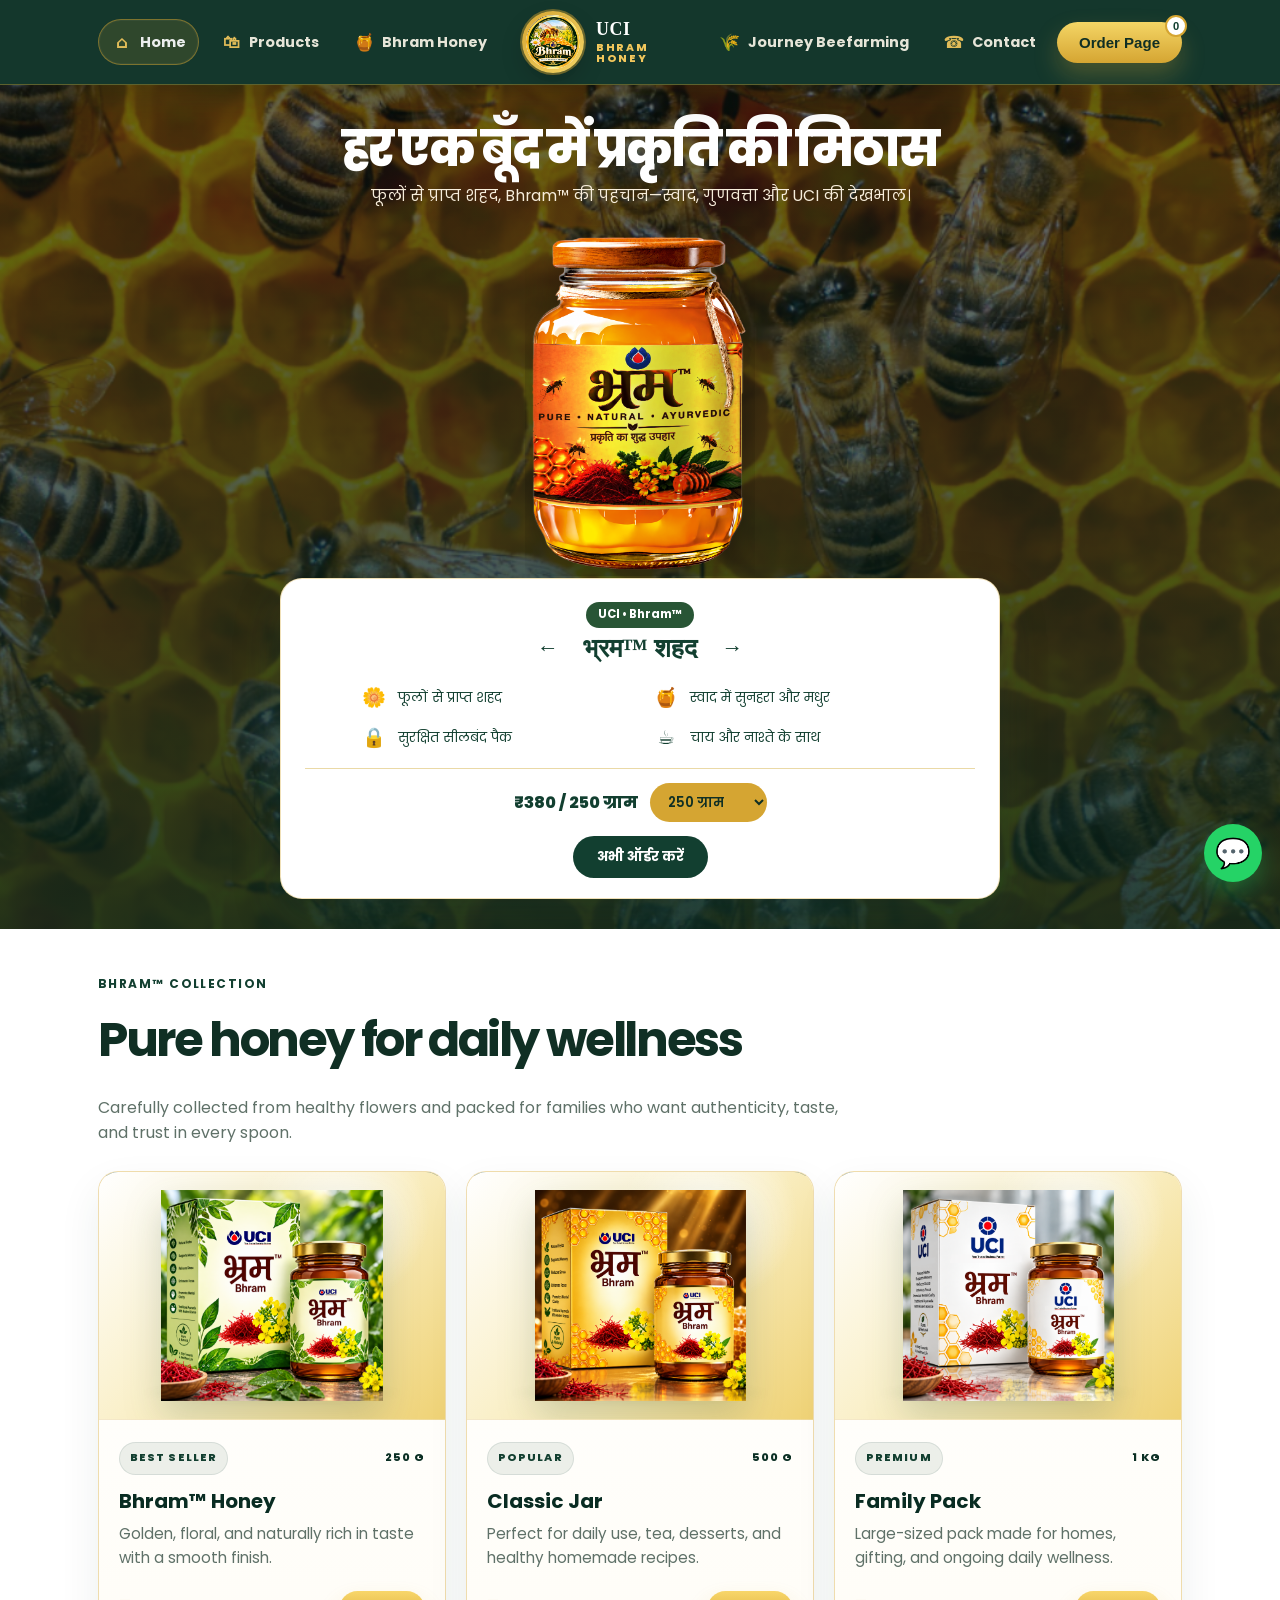
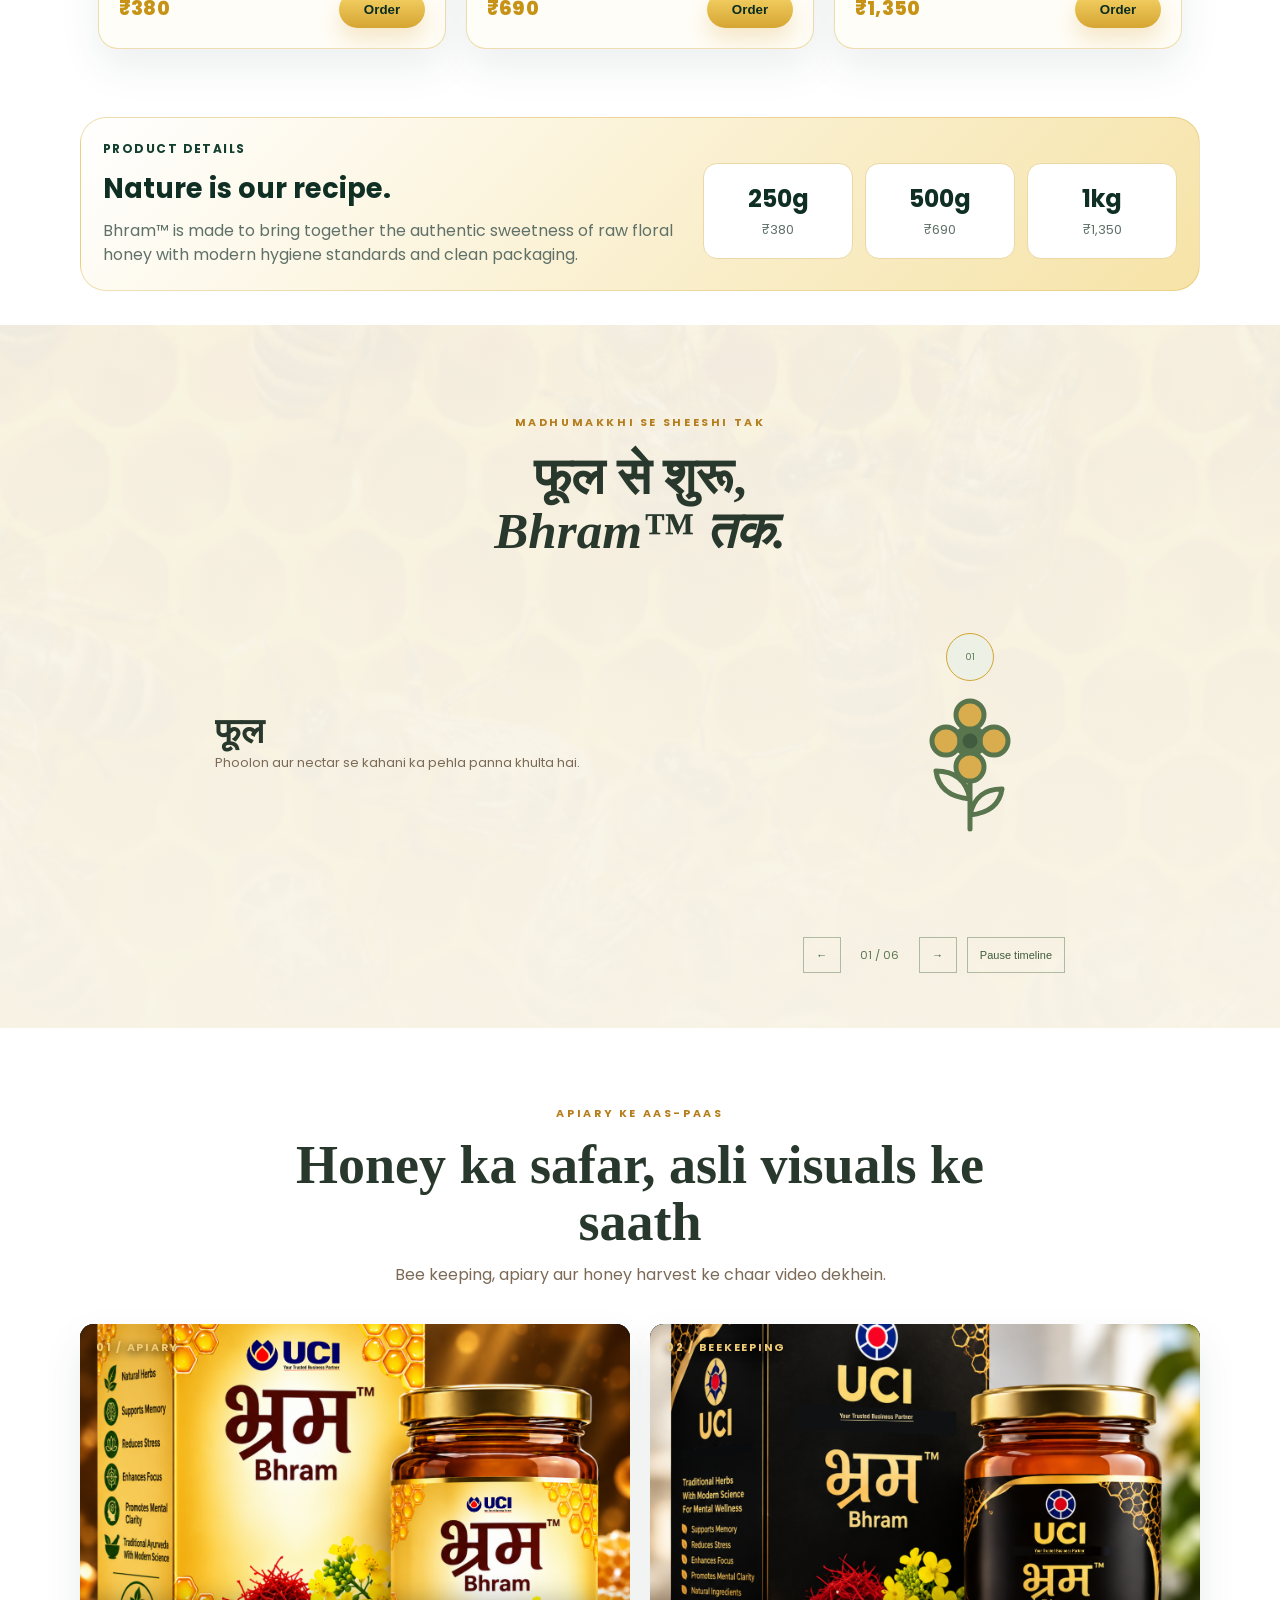
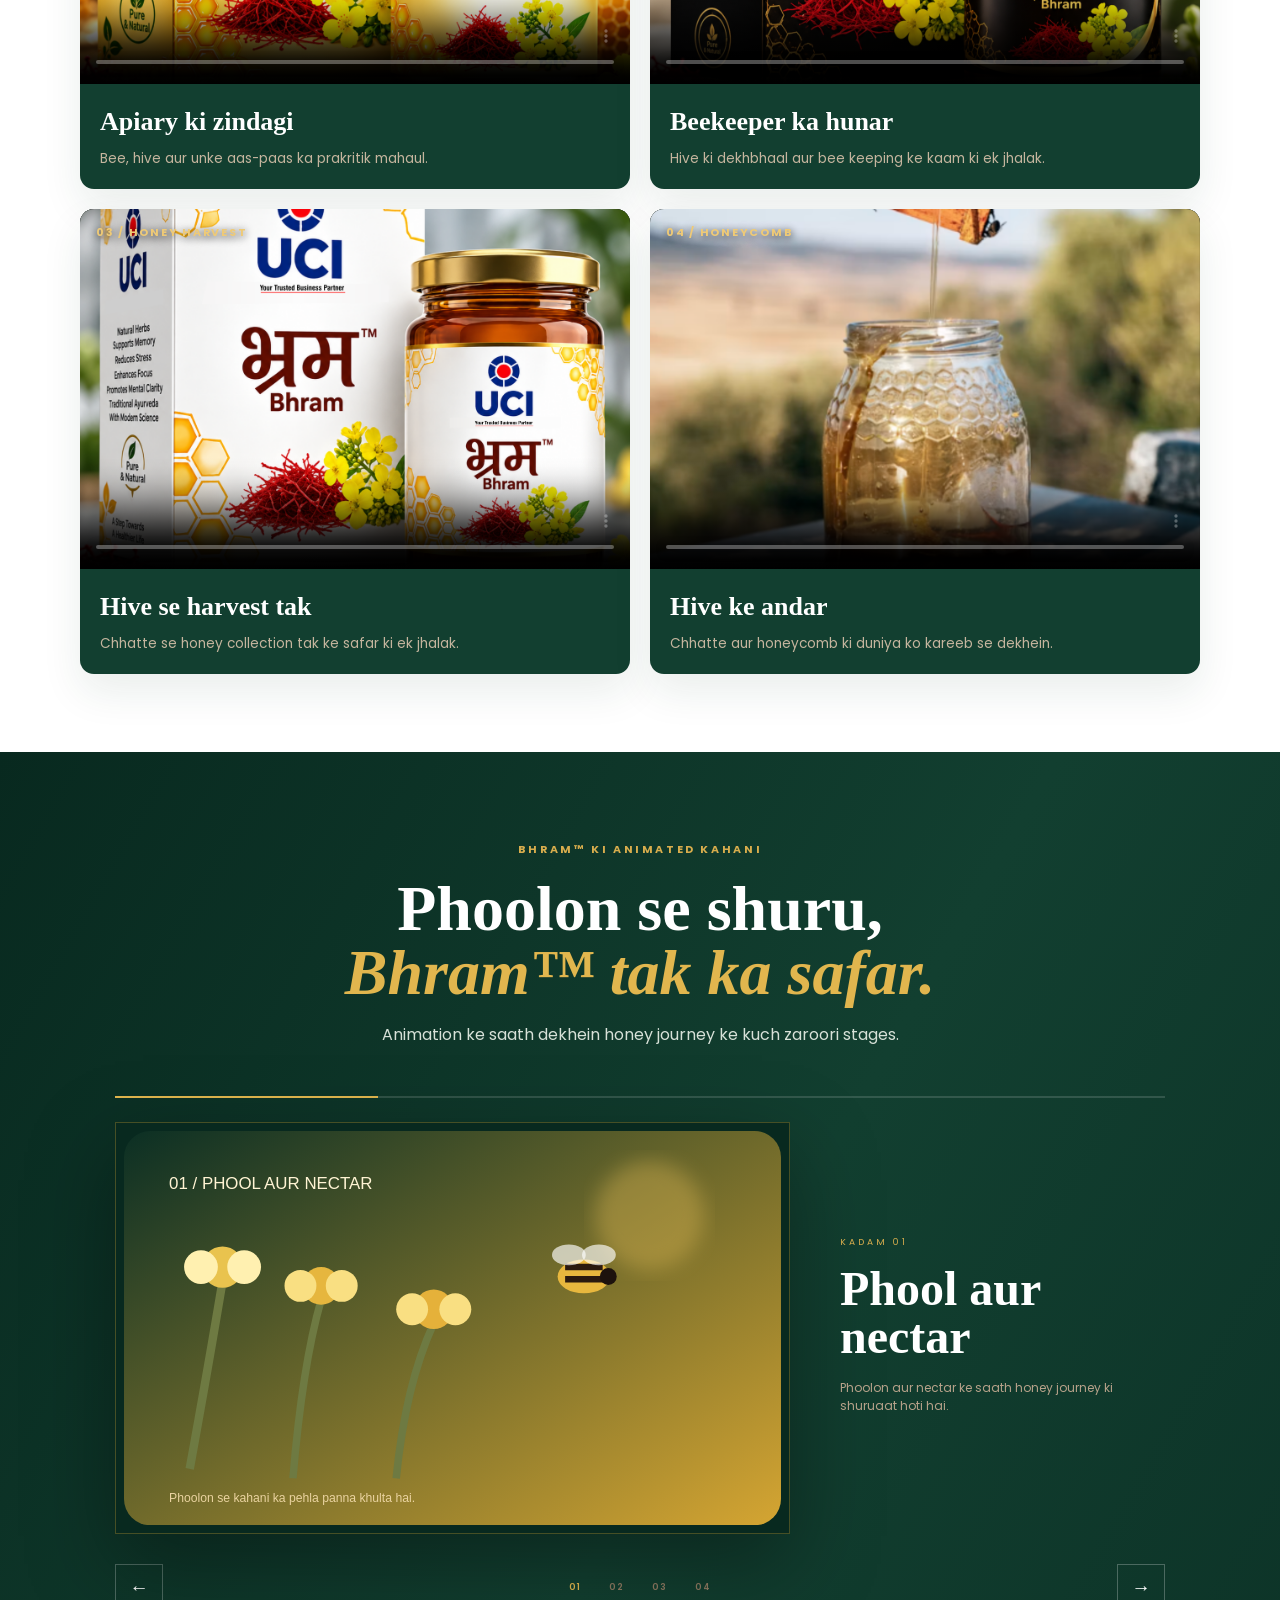
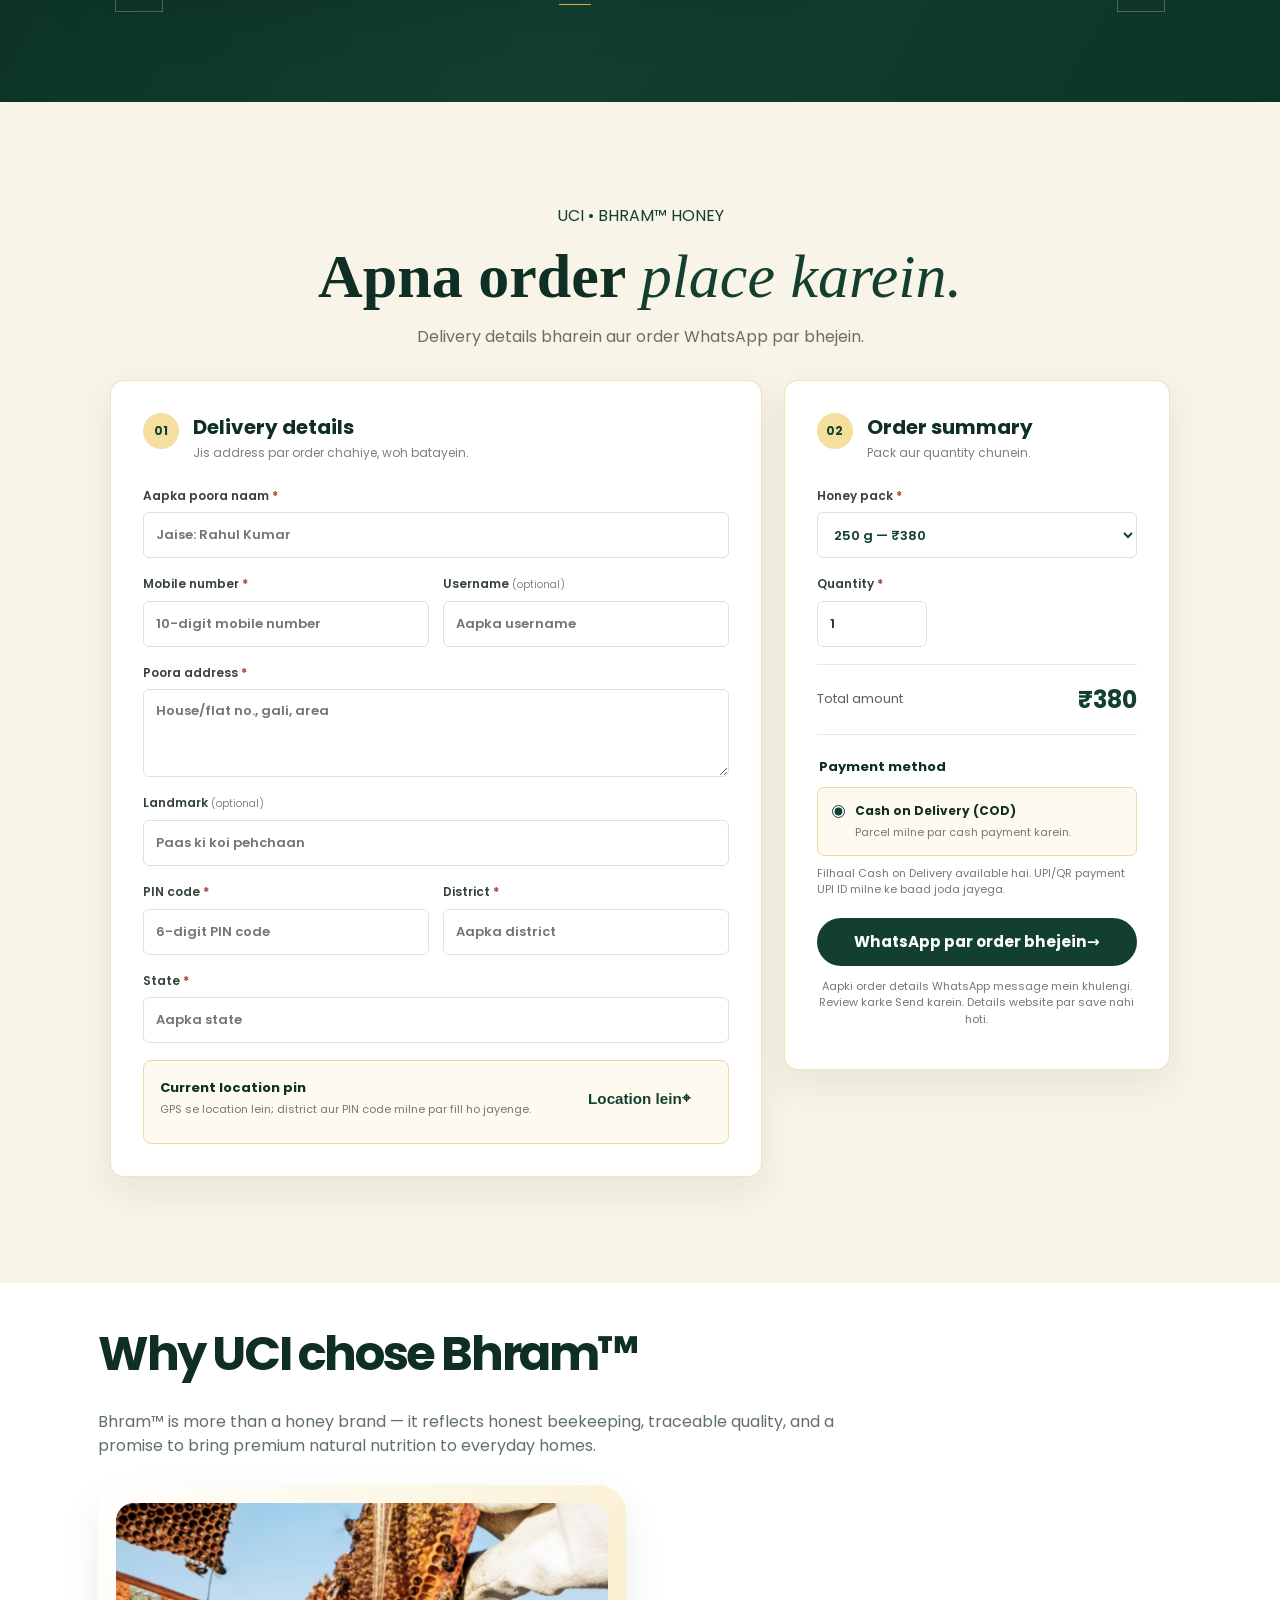
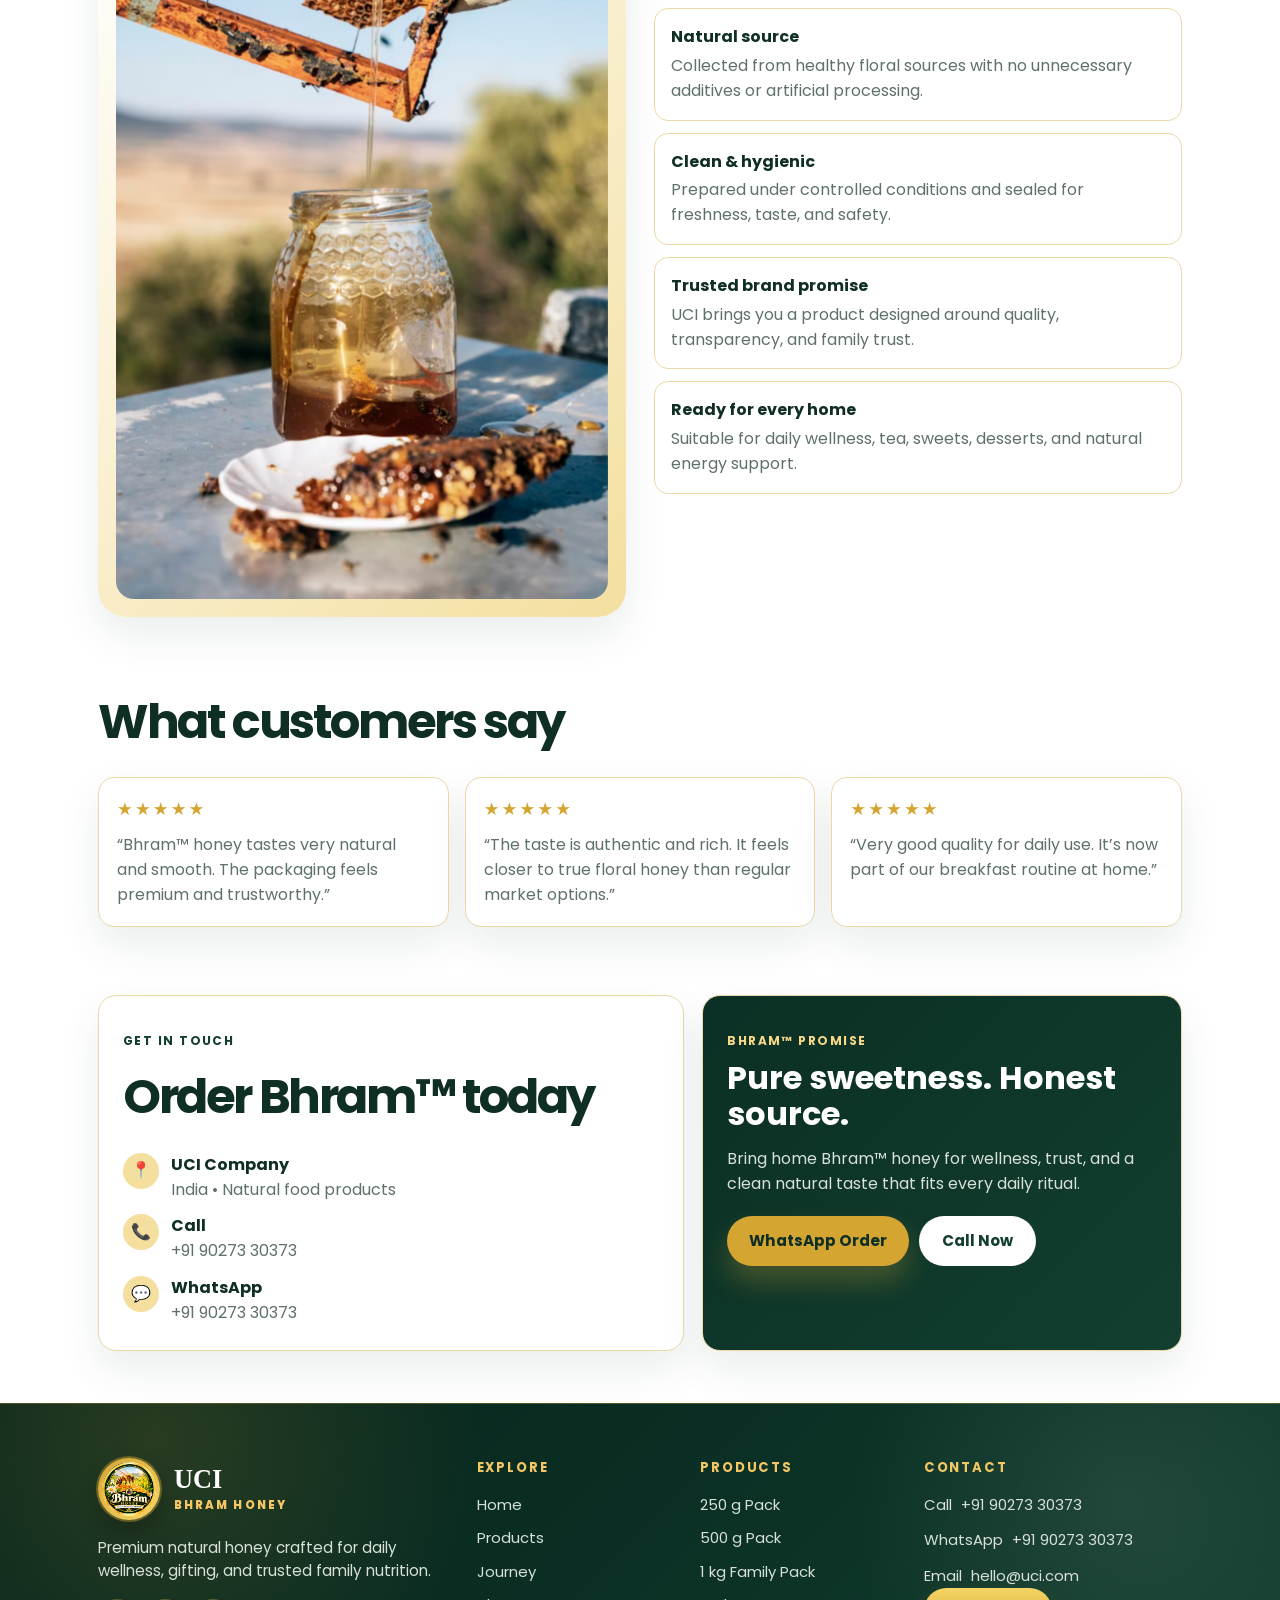
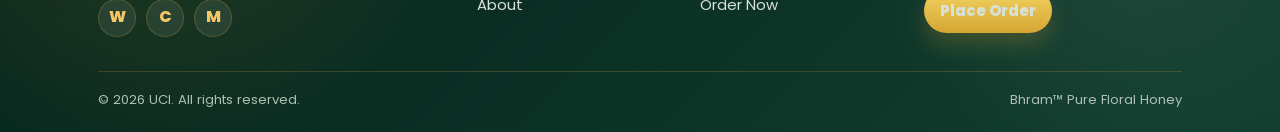
==== commit b8d513b2: "Update Bhram website layout and assets" ====
--- a/index.html
+++ b/index.html
@@ -9,52 +9,80 @@
 <link rel="stylesheet" href="css/order.css">
 <style>
 :root{
-  --bg:#fffaf1;
-  --card:#fffdf9;
-  --ink:#1e120b;
-  --mut:#695e4d;
-  --gold:#dd9a1d;
-  --bee:#f0b63d;
-  --olive:#667b19;
-  --green:#667b19;
+  --bg:#ffffff;
+  --card:#ffffff;
+  --ink:#102f24;
+  --mut:#5f7168;
+  --gold:#d5a532;
+  --bee:#f2c75c;
+  --olive:#123f30;
+  --green:#123f30;
   --serif:Georgia,"Times New Roman",serif;
-  --line:#f0e3bf;
-  --hero:#f7e7b3;
-  --brown:#47290d;
-  --shadow:0 18px 40px rgba(84,64,31,.08);
-}
-*{box-sizing:border-box}
-html{scroll-behavior:smooth;scroll-padding-top:30px}
-body{margin:0;background:var(--bg);color:var(--ink);font-family:Poppins,system-ui,sans-serif;line-height:1.55}
-a{text-decoration:none;color:inherit}
+  --line:#ead9a6;
+  --hero:#f8f4e7;
+  --brown:#123f30;
+  --shadow:0 18px 40px rgba(18,63,48,.09);
+}
+*{
+  box-sizing:border-box;
+}
+html
+{
+  scroll-behavior:smooth;
+  scroll-padding-top:30px
+}
+
+  body
+{
+  margin:0;
+  background:var(--bg);
+  color:var(--ink);
+  font-family:Poppins,system-ui,sans-serif;
+  line-height:1.55;
+}
+  a
+{
+  text-decoration:none;
+  color:inherit
+}
 img{max-width:100%;display:block}
 .w{max-width:1120px;margin:auto;padding:0 18px}
-header{position:sticky;top:0;z-index:40;background:linear-gradient(90deg,#0f3f2e,#173e2d 35%,#103d2d 100%);border-bottom:3px solid #d5a532;box-shadow:0 2px 0 rgba(213,165,50,.4)}
-nav{display:flex;align-items:center;justify-content:space-between;gap:18px;padding:10px 0;position:relative;min-height:84px}
-.nav-left,.nav-right{display:flex;align-items:center;gap:14px;flex:1}
+header{position:sticky;top:0;z-index:40;background:rgba(11,47,36,.96);border-bottom:1px solid rgba(213,165,50,.38);box-shadow:0 14px 32px rgba(4,26,19,.18);backdrop-filter:blur(14px)}
+nav{display:grid;grid-template-columns:auto minmax(0,1fr) auto;align-items:center;gap:22px;padding:11px 0;position:relative;min-height:82px}
+.nav-left,.nav-right{display:flex;align-items:center;gap:8px;min-width:0}
+.nav-left{justify-content:flex-start}
 .nav-right{justify-content:flex-end}
-.nav-left .menu-btn{width:52px;height:52px;border-radius:14px;border:1px solid rgba(213,165,50,.7);background:rgba(255,255,255,.04);color:#fff;display:flex;align-items:center;justify-content:center;cursor:pointer}
-.nav-left .menu-btn span,.nav-left .icon-btn span,.nav-right .icon-btn span{font-size:1.45rem;line-height:1}
-.nav-item{display:inline-flex;align-items:center;gap:8px;padding:8px 8px;color:#f2efe8;font-weight:600;font-size:1rem;opacity:.96}
-.nav-item .icon{font-size:1.45rem;display:inline-flex;align-items:center;justify-content:center;width:26px}
-.nav-item.active{background:rgba(255,255,255,.06);border:1px solid rgba(213,165,50,.4);border-radius:999px;padding:10px 14px}
-.brand-wrap{position:absolute;left:50%;top:50%;transform:translate(-50%,-50%);display:flex;align-items:center;justify-content:center;z-index:1}
-.brand-logo{width:68px;height:68px;border-radius:50%;background:linear-gradient(135deg,#d5a532,#f4d565);padding:5px;box-shadow:0 0 0 3px rgba(213,165,50,.5),0 8px 16px rgba(0,0,0,.18);display:flex;align-items:center;justify-content:center}
+.nav-left .menu-btn{display:none;width:46px;height:46px;border-radius:12px;border:1px solid rgba(213,165,50,.55);background:rgba(255,255,255,.07);color:#fff;align-items:center;justify-content:center;cursor:pointer;transition:background .2s ease,border-color .2s ease,transform .2s ease}
+.nav-left .menu-btn:hover{background:rgba(213,165,50,.15);border-color:rgba(213,165,50,.85);transform:translateY(-1px)}
+.nav-left .menu-btn span,.nav-left .icon-btn span,.nav-right .icon-btn span{font-size:1.35rem;line-height:1}
+.nav-item{display:inline-flex;align-items:center;gap:7px;min-height:42px;padding:9px 12px;color:#f8f4e7;font-weight:700;font-size:.9rem;opacity:.92;border:1px solid transparent;border-radius:999px;transition:background .2s ease,border-color .2s ease,color .2s ease,transform .2s ease}
+.nav-item:hover{background:rgba(255,255,255,.08);border-color:rgba(213,165,50,.28);color:#fff;transform:translateY(-1px)}
+.nav-item .icon{font-size:1.05rem;display:inline-flex;align-items:center;justify-content:center;width:22px;color:#f2c75c}
+.nav-item.active{background:rgba(213,165,50,.16);border:1px solid rgba(213,165,50,.52);color:#fff;box-shadow:inset 0 0 0 1px rgba(255,255,255,.04)}
+.brand-wrap{display:flex;align-items:center;justify-content:center;z-index:1;min-width:170px}
+.brand-link{display:inline-flex;align-items:center;gap:12px;color:#fff}
+.brand-logo{width:62px;height:62px;border-radius:50%;background:linear-gradient(135deg,#d5a532,#f4d565);padding:4px;box-shadow:0 0 0 2px rgba(213,165,50,.45),0 10px 22px rgba(0,0,0,.2);display:flex;align-items:center;justify-content:center;flex:0 0 auto}
 .brand-logo img{width:100%;height:100%;object-fit:cover;border-radius:50%;background:#fff}
-.cart{border:none;background:linear-gradient(180deg,#f0bf48,#dca62f);color:#2b1b0b;padding:12px 28px;border-radius:999px;font-weight:800;cursor:pointer;box-shadow:0 8px 20px rgba(220,166,47,.35);font-size:1.02rem;display:inline-flex;align-items:center;justify-content:center;gap:10px;position:relative}
-.cart-badge{position:absolute;right:-4px;top:-6px;background:#f7cd64;color:#1a2e1d;border:2px solid #103b2d;border-radius:50%;width:22px;height:22px;display:flex;align-items:center;justify-content:center;font-size:.7rem;font-weight:800}
+.brand-text{display:grid;line-height:1.05;text-align:left}
+.brand-text strong{font-family:var(--serif);font-size:1.12rem;letter-spacing:.03em;color:#fff}
+.brand-text span{margin-top:4px;color:#f2c75c;font-size:.66rem;font-weight:800;letter-spacing:.16em;text-transform:uppercase}
+.cart{border:none;background:linear-gradient(180deg,#f4d565,#d5a532);color:#102f24;padding:12px 22px;border-radius:999px;font-weight:800;cursor:pointer;box-shadow:0 12px 24px rgba(213,165,50,.27);font-size:.94rem;display:inline-flex;align-items:center;justify-content:center;gap:10px;position:relative;white-space:nowrap;transition:transform .2s ease,box-shadow .2s ease}
+.cart:hover{transform:translateY(-1px);box-shadow:0 16px 30px rgba(213,165,50,.34)}
+.cart-badge{position:absolute;right:-5px;top:-7px;background:#fff;color:#123f30;border:2px solid #d5a532;border-radius:50%;width:22px;height:22px;display:flex;align-items:center;justify-content:center;font-size:.7rem;font-weight:800}
 .nav-right .icon-btn{display:inline-flex;align-items:center;gap:8px;color:#fff;font-weight:600;padding:8px 10px;border-radius:999px}
 .nav-right .icon-btn .icon{font-size:1.5rem}
 @media(max-width:980px){
-  nav{flex-wrap:wrap;justify-content:center;padding-top:16px;padding-bottom:18px}
-  .nav-left,.nav-right{width:100%;justify-content:center;flex-wrap:wrap}
-  .brand-wrap{position:static;transform:none;order:-1}
-  .brand-logo{width:64px;height:64px}
-}
-.hero{position:relative;isolation:isolate;overflow:hidden;background:#1e3020;color:#fff;padding:34px 0 30px;min-height:650px}
+  nav{grid-template-columns:auto 1fr auto;gap:12px}
+  .brand-wrap{justify-content:flex-start;min-width:0}
+  .brand-text span{display:none}
+  .nav-item{font-size:.82rem;padding:8px 9px}
+  .nav-item .icon{display:none}
+  .cart{padding:11px 17px;font-size:.86rem}
+}
+.hero{position:relative;isolation:isolate;overflow:hidden;background:#123f30;color:#fff;padding:34px 0 30px;min-height:650px}
 .hero:before,.hero:after{content:"";position:absolute;inset:-18px;z-index:-1}
-.hero:before{background:url("assets/Beekeeping.png") center 45%/cover no-repeat;filter:blur(9px) brightness(.42);transform:scale(1.04)}
-.hero:after{background:linear-gradient(180deg,rgba(15,34,20,.56),rgba(15,34,20,.68) 60%,rgba(15,34,20,.82))}
+.hero:before{background:url("assets/BACKGROUND.png") center center/cover no-repeat;filter:brightness(.6) saturate(1.08);transform:scale(1.08);animation:heroBgMotion 11s cubic-bezier(.45,0,.25,1) infinite alternate}
+.hero:after{background:linear-gradient(180deg,rgba(8,41,31,.3),rgba(8,41,31,.54) 58%,rgba(8,41,31,.8));animation:heroOverlayPulse 7s ease-in-out infinite alternate}
 .hero-inner{display:flex;flex-direction:column;align-items:center;gap:8px;text-align:center}
 .hero-copy{width:100%}
 .hero-copy h1{margin:0 0 5px;font-size:clamp(1.9rem,4vw,3.1rem);line-height:1.2;letter-spacing:-.04em;font-weight:800;color:#fff}
@@ -62,8 +90,8 @@
 .hero-copy p{margin:0 auto;color:#f7eddb;font-size:.98rem;max-width:660px}
 .hero-actions,.hero-stats{display:none}
 .btn{display:inline-flex;align-items:center;justify-content:center;padding:12px 22px;border-radius:999px;border:0;cursor:pointer;font-weight:700;font-size:.95rem}
-.btn.primary{background:var(--gold);color:var(--brown);box-shadow:0 16px 28px rgba(221,154,29,.3)}
-.btn.secondary{background:#fff;border:1px solid rgba(71,41,13,.15);color:var(--brown)}
+.btn.primary{background:var(--gold);color:#102f24;box-shadow:0 16px 28px rgba(213,165,50,.28)}
+.btn.secondary{background:#fff;border:1px solid rgba(18,63,48,.16);color:var(--green)}
 .hero-image{position:relative;display:flex;justify-content:center;align-items:center;padding:10px 18px 0}
 .product-showcase{position:relative;width:min(100%,360px);height:350px;overflow:hidden;display:flex;align-items:center;justify-content:center;perspective:1000px}
 .product-showcase img{width:100%;height:100%;object-fit:contain;filter:drop-shadow(0 16px 20px rgba(0,0,0,.3));transform-style:preserve-3d;animation:mockup-turn 4s ease-in-out infinite alternate}
@@ -71,22 +99,39 @@
   from{transform:rotateY(-14deg)}
   to{transform:rotateY(14deg)}
 }
+@keyframes heroBgMotion{
+  0%{background-position:50% 48%;transform:scale(1.08) translate3d(-8px,-6px,0)}
+  35%{background-position:54% 44%;transform:scale(1.12) translate3d(8px,-14px,0)}
+  70%{background-position:47% 56%;transform:scale(1.15) translate3d(-10px,8px,0)}
+  100%{background-position:52% 52%;transform:scale(1.1) translate3d(10px,10px,0)}
+}
+@keyframes heroOverlayPulse{
+  from{opacity:.92}
+  to{opacity:1}
+}
+@keyframes journeyOverlayPulse{
+  from{opacity:.94}
+  to{opacity:1}
+}
 .product-showcase:hover img{animation-play-state:paused}
 .badge{display:none}
-.hero-product-card{position:relative;width:min(100%,720px);margin:-6px auto 0;padding:22px 24px 20px;border-radius:22px;background:#fff7e8;color:#382716;box-shadow:0 20px 48px rgba(0,0,0,.24);text-align:center}
+.hero-product-card{position:relative;width:min(100%,720px);margin:-6px auto 0;padding:22px 24px 20px;border-radius:22px;background:#fff;color:#123f30;box-shadow:0 20px 48px rgba(18,63,48,.22);text-align:center;border:1px solid rgba(213,165,50,.35)}
 .hero-product-heading{display:flex;align-items:center;justify-content:center;gap:14px;margin-bottom:4px}
-.hero-product-heading h2{font-family:Georgia,"Times New Roman",serif;font-size:1.65rem;margin:0;color:#362514}
-.slide-arrow{border:0;background:transparent;color:#382716;font-size:1.35rem;cursor:pointer;padding:6px 10px}
+.hero-product-heading h2{font-family:Georgia,"Times New Roman",serif;font-size:1.65rem;margin:0;color:#123f30}
+.slide-arrow{border:0;background:transparent;color:#123f30;font-size:1.35rem;cursor:pointer;padding:6px 10px}
 .hero-product-card .product-tag{display:inline-block;background:#285535;color:#fff;font-size:.72rem;font-weight:700;padding:4px 12px;border-radius:999px}
 .hero-benefits{display:grid;grid-template-columns:repeat(2,minmax(0,1fr));gap:14px 24px;margin:16px auto 18px;max-width:560px;text-align:left}
 .hero-benefit{display:flex;align-items:center;gap:10px;font-size:.83rem;line-height:1.35}
 .hero-benefit .icon{font-size:1.2rem;flex:0 0 28px;text-align:center}
-.hero-price-row{border-top:1px solid #ebddc5;padding-top:14px;display:flex;align-items:center;justify-content:center;gap:12px;flex-wrap:wrap}
+.hero-price-row{border-top:1px solid var(--line);padding-top:14px;display:flex;align-items:center;justify-content:center;gap:12px;flex-wrap:wrap}
 .hero-price{font-weight:800;font-size:1.02rem}
-.hero-size-select{border:0;border-radius:999px;padding:9px 14px;background:#efb638;color:#382716;font:600 .82rem Poppins,system-ui,sans-serif}
-.hero-order{margin-top:14px;background:#315a35;color:#fff;padding:10px 24px;font-size:.86rem}
-.journey.section-pad{background:#edf0e5;padding:90px 0 55px}
-.journey .container{width:min(1180px,calc(100% - 48px));margin:auto}
+.hero-size-select{border:0;border-radius:999px;padding:9px 14px;background:var(--gold);color:#102f24;font:600 .82rem Poppins,system-ui,sans-serif}
+.hero-order{margin-top:14px;background:var(--green);color:#fff;padding:10px 24px;font-size:.86rem}
+.journey.section-pad{position:relative;isolation:isolate;overflow:hidden;background:#f8f4e7;padding:90px 0 55px}
+.journey.section-pad:before,.journey.section-pad:after{content:"";position:absolute;inset:-22px;z-index:-1;pointer-events:none}
+.journey.section-pad:before{background:url("assets/BACKGROUND.png") center center/cover no-repeat;filter:brightness(1.06) saturate(1.02);opacity:.28;transform:scale(1.08);animation:heroBgMotion 11s cubic-bezier(.45,0,.25,1) infinite alternate}
+.journey.section-pad:after{background:linear-gradient(180deg,rgba(248,244,231,.86),rgba(248,244,231,.9) 45%,rgba(248,244,231,.96));animation:journeyOverlayPulse 7s ease-in-out infinite alternate}
+.journey .container{position:relative;z-index:1;width:min(1180px,calc(100% - 48px));margin:auto}
 .journey .section-heading{max-width:650px;margin:0 auto 48px;text-align:center}
 .journey .eyebrow{font-size:.68rem;letter-spacing:.24em;font-weight:700;color:#b57e1d;text-transform:uppercase;margin:0 0 18px}
 .journey .section-heading h2{font-family:Georgia,"Times New Roman",serif;font-size:clamp(38px,4vw,58px);line-height:1.05;color:#28382c;margin:0;font-weight:700}
@@ -103,19 +148,19 @@
 .journey .timeline-controls button{color:#405b3e}
 .journey .timeline-controls button:hover{background:rgba(88,117,78,.08)}
 .journey .timeline-controls button:focus-visible,.journey .timeline:focus-visible{outline-color:#58754e}
-.manufacture-2d.section-pad{position:relative;overflow:hidden;background:linear-gradient(120deg,#1a100b,#352013);color:#f7f4e9;padding:90px 0}
+.manufacture-2d.section-pad{position:relative;overflow:hidden;background:linear-gradient(120deg,#08291f,#123f30 58%,#0d3428);color:#f7f4e9;padding:90px 0}
 .manufacture-2d .container{width:min(1180px,calc(100% - 48px));margin:auto}
 .manufacture-2d .section-heading{max-width:650px;margin:0 auto 48px;text-align:center}
 .manufacture-2d .eyebrow{font-size:.68rem;letter-spacing:.24em;font-weight:700;color:#d8ad4d;text-transform:uppercase;margin:0 0 18px}
 .manufacture-2d .section-heading h2{font-family:var(--serif);font-size:clamp(38px,5vw,64px);line-height:1;color:#fff;margin:0 0 18px}
 .manufacture-2d .section-heading h2 em{color:#e1b64e;font-style:italic}
-.manufacture-2d .section-heading p:last-child{color:#b6a38c;margin:0}
+.manufacture-2d .section-heading p:last-child{color:#d7e1d8;margin:0}
 .process-2d{position:relative;max-width:1050px;margin:auto}
 .process-progress{height:2px;background:rgba(255,255,255,.14);margin-bottom:24px;overflow:hidden}
 .process-progress span{display:block;width:25%;height:100%;background:#e1b64e;transition:width .5s ease}
 .process-scene{display:none;grid-template-columns:minmax(0,1.35fr) minmax(220px,.65fr);gap:clamp(24px,5vw,50px);align-items:center}
 .process-scene.active{display:grid;animation:processSceneIn .6s ease both}
-.scene-art{background:#120b07;border:1px solid rgba(255,255,255,.1);padding:8px;box-shadow:0 30px 80px rgba(0,0,0,.35);overflow:hidden}
+.scene-art{background:#08291f;border:1px solid rgba(213,165,50,.3);padding:8px;box-shadow:0 30px 80px rgba(0,0,0,.35);overflow:hidden}
 .scene-art svg{width:100%;display:block;height:auto}
 .scene-copy span{font-size:9px;letter-spacing:3px;color:#d8ad4d}
 .scene-copy h3{font-family:var(--serif);font-size:clamp(34px,4vw,48px);line-height:1;color:#fff;margin:12px 0 18px}
@@ -137,14 +182,14 @@
 .bottle-2d{animation:processBottle 3s ease-in-out infinite}
 .lab-tube{animation:processLab 2.8s ease-in-out infinite}
 .scan-beam{animation:processScan 2.3s ease-in-out infinite}
-.farm-videos{background:#f4eddf;padding:78px 0}
+.farm-videos{background:#fff;padding:78px 0}
 .farm-videos-inner{width:min(1120px,calc(100% - 36px));margin:auto}
 .farm-videos-heading{max-width:700px;margin:0 auto 36px;text-align:center}
 .farm-videos-heading .eyebrow{font-size:.68rem;letter-spacing:.24em;font-weight:700;color:#b57e1d;text-transform:uppercase;margin:0 0 14px}
 .farm-videos-heading h2{font-family:var(--serif);font-size:clamp(34px,4.5vw,54px);line-height:1.05;color:#28382c;margin:0 0 12px}
 .farm-videos-heading p:last-child{margin:0;color:#7c6a57}
 .farm-video-grid{display:grid;grid-template-columns:repeat(2,minmax(0,1fr));gap:20px}
-.farm-video-card{overflow:hidden;background:#21150e;color:#fff;border-radius:14px;box-shadow:var(--shadow)}
+.farm-video-card{overflow:hidden;background:#123f30;color:#fff;border-radius:14px;box-shadow:var(--shadow)}
 .farm-video-media{height:clamp(220px,30vw,360px);position:relative;overflow:hidden;background:#17110c}
 .farm-video-media video{display:block;width:100%;height:100%;object-fit:cover}
 .farm-video-label{position:absolute;top:16px;left:16px;pointer-events:none;color:#efca76;font-size:.68rem;letter-spacing:.16em;font-weight:700;text-shadow:0 2px 8px #000}
@@ -163,26 +208,33 @@
 @keyframes processLab{0%,100%{transform:translateY(0)}50%{transform:translateY(-9px)}}
 @keyframes processScan{0%,100%{stroke-dashoffset:0;opacity:.45}50%{stroke-dashoffset:55;opacity:1}}
 #order{scroll-margin-top:96px}
-.order-page{background:#f7f6ef}
+.order-page{background:#f8f4e7}
 .order-intro .eyebrow{color:var(--olive)}
 .order-intro h1 em{color:var(--olive)}
-.order-submit{background:#315a35;color:#fff}
+.order-submit{background:var(--green);color:#fff}
 section{padding:34px 0}
 .headline{font-size:clamp(1.9rem,4vw,3rem);margin:0 0 18px;letter-spacing:-.05em}
 .subhead{color:var(--mut);margin:0 0 26px;max-width:760px}
-.product-grid{display:grid;grid-template-columns:repeat(auto-fit,minmax(220px,1fr));gap:18px}
-.product-card{background:var(--card);border:1px solid var(--line);border-radius:18px;overflow:hidden;box-shadow:var(--shadow)}
-.product-card .img-box{height:220px;background:linear-gradient(135deg,#fdf1c4,#f8d77a);display:flex;align-items:center;justify-content:center;padding:14px}
-.product-card .img-box img{height:100%;object-fit:contain}
-.product-card .body{padding:18px}
-.product-card .meta{display:flex;justify-content:space-between;align-items:center;gap:10px;margin-bottom:10px}
-.product-card .meta span{color:var(--olive);font-size:.72rem;font-weight:700;letter-spacing:.08em;text-transform:uppercase}
-.product-card h3{margin:0 0 8px;font-size:1.1rem}
-.product-card p{margin:0 0 14px;color:var(--mut);font-size:.92rem}
-.price-row{display:flex;justify-content:space-between;align-items:center;gap:10px;margin-top:10px}
-.price{font-weight:800;color:var(--gold);font-size:1.02rem}
-.add-btn{background:var(--bee);border:none;border-radius:999px;padding:9px 14px;font-weight:700;color:var(--brown);cursor:pointer}
-.promo{background:linear-gradient(135deg,#f9ecbf,#f4d68d);border-radius:26px;padding:22px;border:1px solid rgba(71,41,13,.1)}
+.product-grid{display:grid;grid-template-columns:repeat(3,minmax(0,1fr));gap:20px;align-items:stretch}
+.product-card{position:relative;display:flex;flex-direction:column;background:linear-gradient(180deg,#fff 0%,#fffdf7 100%);border:1px solid rgba(213,165,50,.38);border-radius:20px;overflow:hidden;box-shadow:0 18px 42px rgba(18,63,48,.08);transition:transform .25s ease,box-shadow .25s ease,border-color .25s ease}
+.product-card:before{content:"";position:absolute;inset:0 0 auto;height:4px;background:linear-gradient(90deg,#123f30,#d5a532,#123f30);opacity:.9}
+.product-card:hover{transform:translateY(-6px);border-color:rgba(213,165,50,.75);box-shadow:0 26px 56px rgba(18,63,48,.15)}
+.product-card .img-box{position:relative;height:248px;background:radial-gradient(circle at 70% 18%,rgba(255,255,255,.9),transparent 28%),linear-gradient(135deg,#fff 0%,#f9edbf 54%,#efd275 100%);display:flex;align-items:center;justify-content:center;padding:18px 22px;border-bottom:1px solid rgba(213,165,50,.26);overflow:hidden}
+.product-card .img-box:after{content:"";position:absolute;left:10%;right:10%;bottom:17px;height:18px;background:radial-gradient(ellipse,rgba(18,63,48,.16),transparent 68%);filter:blur(3px)}
+.product-card .img-box img{position:relative;z-index:1;width:100%;height:100%;object-fit:contain;transition:transform .35s ease,filter .35s ease;filter:drop-shadow(0 16px 18px rgba(18,63,48,.18))}
+.product-card:hover .img-box img{transform:scale(1.045)}
+.product-card .body{display:flex;flex:1;flex-direction:column;padding:22px 20px 20px}
+.product-card .meta{display:flex;justify-content:space-between;align-items:center;gap:10px;margin-bottom:14px}
+.product-card .meta span{display:inline-flex;align-items:center;min-height:28px;color:#123f30;font-size:.68rem;font-weight:800;letter-spacing:.1em;text-transform:uppercase}
+.product-card .meta span:first-child{padding:7px 10px;border-radius:999px;background:rgba(18,63,48,.08);border:1px solid rgba(18,63,48,.1)}
+.product-card .meta span:last-child{color:#0b2f24}
+.product-card h3{margin:0 0 9px;font-size:1.25rem;line-height:1.2;color:#092c22}
+.product-card p{margin:0;color:var(--mut);font-size:.95rem;line-height:1.6}
+.price-row{display:flex;justify-content:space-between;align-items:center;gap:12px;margin-top:auto;padding-top:20px}
+.price{font-weight:800;color:#c79317;font-size:1.22rem;letter-spacing:.01em}
+.add-btn{background:linear-gradient(180deg,#f8d66a,#d5a532);border:none;border-radius:999px;min-width:86px;padding:11px 18px;font-weight:800;color:#092c22;cursor:pointer;box-shadow:0 12px 22px rgba(213,165,50,.24);transition:transform .2s ease,box-shadow .2s ease,background .2s ease}
+.add-btn:hover{transform:translateY(-1px);box-shadow:0 16px 28px rgba(213,165,50,.32)}
+.promo{background:linear-gradient(135deg,#ffffff,#f6e3a7);border-radius:26px;padding:22px;border:1px solid rgba(213,165,50,.35)}
 .promo-box{display:grid;grid-template-columns:1.2fr .8fr;gap:18px;align-items:center}
 .promo-box h3{margin:0 0 8px;font-size:clamp(1.7rem,2vw,2.5rem)}
 .promo-box p{margin:0;color:var(--mut)}
@@ -191,7 +243,7 @@
 .pack-size strong{font-size:1.5rem;display:block}
 .pack-size span{color:var(--mut);font-size:.8rem}
 .story{display:grid;grid-template-columns:1fr 1fr;gap:28px;align-items:center}
-.story .image-panel{background:linear-gradient(135deg,#f5e7b5,#dfe8a8);border-radius:28px;padding:18px;box-shadow:var(--shadow)}
+.story .image-panel{background:linear-gradient(135deg,#ffffff,#f4df9f);border-radius:28px;padding:18px;box-shadow:var(--shadow)}
 .story .image-panel img{border-radius:18px;min-height:260px;object-fit:cover}
 .points{display:grid;gap:12px}
 .point{background:var(--card);border:1px solid var(--line);border-radius:14px;padding:16px}
@@ -205,34 +257,65 @@
 .contact-card,.cta-card{background:var(--card);border:1px solid var(--line);border-radius:18px;box-shadow:var(--shadow);padding:24px}
 .contact-list{display:grid;gap:12px;margin-top:18px}
 .contact-item{display:flex;gap:12px;align-items:flex-start}
-.contact-item .icon{width:36px;height:36px;border-radius:50%;background:#f9e8b3;display:flex;align-items:center;justify-content:center;font-weight:700;color:var(--olive)}
-.cta-card{background:linear-gradient(135deg,#43321b,#69512a);color:#f7f0df}
-.cta-card p{color:#eadcb8}
-footer{background:#241a12;color:#f4e9d0;padding:30px 0;margin-top:18px}
-.footer-grid{display:grid;grid-template-columns:repeat(auto-fit,minmax(220px,1fr));gap:16px}
-footer h4{margin:0 0 8px;color:#f4c764}
-footer p,footer a{color:#eadfc2;margin:0;display:block}
+.contact-item .icon{width:36px;height:36px;border-radius:50%;background:#f4df9f;display:flex;align-items:center;justify-content:center;font-weight:700;color:var(--olive)}
+.cta-card{background:linear-gradient(135deg,#0b2f24,#123f30);color:#fff}
+.cta-card p{color:#d7e1d8}
+footer{position:relative;overflow:hidden;background:linear-gradient(135deg,#06251c,#0b2f24 48%,#123f30);color:#fff;padding:54px 0 22px;margin-top:18px;border-top:1px solid rgba(213,165,50,.35)}
+footer:before{content:"";position:absolute;inset:0;background:radial-gradient(circle at 12% 10%,rgba(213,165,50,.16),transparent 28%),radial-gradient(circle at 88% 30%,rgba(255,255,255,.08),transparent 24%);pointer-events:none}
+.footer-wrap{position:relative;z-index:1}
+.footer-grid{display:grid;grid-template-columns:1.35fr .75fr .75fr 1fr;gap:30px;align-items:start}
+.footer-brand{display:grid;gap:16px;max-width:360px}
+.footer-logo-row{display:flex;align-items:center;gap:14px}
+.footer-logo{width:62px;height:62px;border-radius:50%;padding:4px;background:linear-gradient(135deg,#d5a532,#f4d565);box-shadow:0 0 0 2px rgba(213,165,50,.42),0 14px 24px rgba(0,0,0,.22)}
+.footer-logo img{width:100%;height:100%;object-fit:cover;border-radius:50%;background:#fff}
+.footer-brand-name{display:grid;line-height:1.05}
+.footer-brand-name strong{font-family:var(--serif);font-size:1.65rem;color:#fff}
+.footer-brand-name span{margin-top:5px;color:#f4c764;font-size:.72rem;font-weight:800;letter-spacing:.18em;text-transform:uppercase}
+.footer-brand p{color:#d7e1d8;margin:0;font-size:.95rem}
+.footer-social{display:flex;gap:10px;flex-wrap:wrap}
+.footer-social a{width:38px;height:38px;border-radius:50%;display:grid;place-items:center;background:rgba(255,255,255,.08);border:1px solid rgba(213,165,50,.28);color:#f4c764;font-weight:800;transition:background .2s ease,transform .2s ease}
+.footer-social a:hover{background:rgba(213,165,50,.16);transform:translateY(-2px)}
+.footer-column h4{margin:0 0 14px;color:#f4c764;font-size:.82rem;letter-spacing:.14em;text-transform:uppercase}
+.footer-column p,.footer-column a{color:#d7e1d8;margin:0;display:block;font-size:.93rem;line-height:1.7}
+.footer-column a{transition:color .2s ease,transform .2s ease}
+.footer-column a:hover{color:#fff;transform:translateX(3px)}
+.footer-links{display:grid;gap:8px}
+.footer-contact{display:grid;gap:10px}
+.footer-contact a{display:flex;align-items:center;gap:9px}
+.footer-cta{margin-top:14px;display:inline-flex;align-items:center;justify-content:center;width:max-content;padding:10px 16px;border-radius:999px;background:linear-gradient(180deg,#f4d565,#d5a532);color:#092c22;font-weight:800;box-shadow:0 12px 22px rgba(213,165,50,.22)}
+.footer-cta:hover{color:#092c22;transform:translateY(-2px)}
+.footer-bottom{position:relative;z-index:1;display:flex;align-items:center;justify-content:space-between;gap:16px;margin-top:34px;padding-top:18px;border-top:1px solid rgba(213,165,50,.22);color:#aebfb6;font-size:.82rem}
+.footer-bottom p{margin:0;color:inherit}
+.footer-bottom a{color:#f4c764;font-weight:700}
 .wa{position:fixed;right:18px;bottom:18px;width:58px;height:58px;border-radius:50%;display:flex;align-items:center;justify-content:center;background:#25d366;color:#fff;font-size:1.8rem;box-shadow:0 12px 26px rgba(37,211,102,.35)}
 @media(max-width:820px){
   .hero-inner,.promo-box,.story,.contact-wrap{grid-template-columns:1fr}
+  .product-grid{grid-template-columns:1fr;max-width:520px;margin:0 auto}
+  .footer-grid{grid-template-columns:1fr 1fr}
+  .footer-brand{grid-column:1/-1}
   .pack-sizes{grid-template-columns:repeat(3,minmax(0,1fr))}
 }
 
 @media(max-width:760px){
-  header .w{padding:0 10px}
-  nav{display:grid;grid-template-columns:42px minmax(0,1fr) auto;grid-template-rows: auto;gap:8px;padding:8px 0;min-height:0}
+  header .w{padding:0 12px}
+  nav{grid-template-columns:46px minmax(0,1fr) auto;gap:10px;padding:9px 0;min-height:66px}
   .nav-left,.nav-right{display:contents}
-  .nav-left .menu-btn{grid-column:1;grid-row:1;width:42px;height:42px;border-radius:12px}
-  .brand-wrap{position:absolute;left:50%;top:3px;transform:translateX(-50%);grid-column:auto;grid-row:auto;width:auto;margin:0}
-  .brand-logo{width:56px;height:56px;padding:4px}
-  .cart{grid-column:3;grid-row:1;width:auto;max-width:none;margin:0;padding:10px 15px;font-size:.8rem}
-  .cart-badge{width:19px;height:19px;font-size:.65rem}
-  nav .nav-item{display:none;grid-column:1/-1;justify-content:center;min-width:0;padding:9px 12px}
+  .nav-left .menu-btn{display:flex;grid-column:1;grid-row:1}
+  .brand-wrap{grid-column:2;grid-row:1;justify-content:center;min-width:0}
+  .brand-link{gap:8px;min-width:0}
+  .brand-logo{width:48px;height:48px;padding:3px}
+  .brand-text strong{font-size:.95rem}
+  .brand-text span{display:block;font-size:.54rem;letter-spacing:.12em}
+  .cart{grid-column:3;grid-row:1;width:auto;max-width:none;margin:0;padding:10px 13px;font-size:.78rem}
+  .cart-badge{width:19px;height:19px;font-size:.64rem}
+  nav .nav-item{display:none;grid-column:1/-1;justify-content:flex-start;min-width:0;margin:0;padding:12px 14px;background:rgba(255,255,255,.07);border-color:rgba(213,165,50,.22);border-radius:12px;transform:none}
+  nav .nav-item .icon{display:inline-flex;width:24px;font-size:1rem}
+  nav.menu-open{padding-bottom:14px}
   nav.menu-open .nav-item{display:flex}
-  nav .nav-left .nav-item.active{grid-row:2}
+  nav .nav-left .nav-item.active{grid-row:2;margin-top:6px}
   nav .nav-left a[href="#products"]{grid-row:3}
   nav .nav-left a[href="#about"]{grid-row:4}
-  nav .nav-right a[href="#story"]{grid-row:5}
+  nav .nav-right a[href="#journey"]{grid-row:5}
   nav .nav-right a[href="#contact"]{grid-row:6}
   .hero{padding:22px 0 24px;min-height:0}
   .hero-inner{display:flex;gap:4px}
@@ -249,13 +332,23 @@
   .hero-price{font-size:.88rem}
   .hero-size-select{font-size:.73rem;padding:8px 10px}
   .hero-order{width:auto;margin-top:11px;padding:9px 22px}
+  .product-card .img-box{height:220px}
+  .product-card .body{padding:18px}
+  footer{padding:42px 0 20px}
+  .footer-grid{grid-template-columns:1fr;gap:24px}
+  .footer-brand{max-width:none}
+  .footer-bottom{align-items:flex-start;flex-direction:column}
   .pack-sizes{grid-template-columns:1fr}
 }
 
 @media(max-width:480px){
   .nav-item{font-size:.86rem}
   .nav-item .icon{font-size:1.15rem}
-  .brand-logo{width:52px;height:52px}
+  .brand-logo{width:44px;height:44px}
+  .brand-text span{display:none}
+  .cart{padding:9px 12px}
+  .cart span:first-child{font-size:0}
+  .cart span:first-child:after{content:"Order";font-size:.76rem}
   .hero-benefits{gap:9px 8px}
   .hero-benefit{font-size:.68rem}
   .slide-arrow{padding:5px;font-size:1.1rem}
@@ -288,6 +381,7 @@
   .journey .timeline-controls button{padding:7px 9px}
 }
 @media(prefers-reduced-motion:reduce){
+  .hero:before,.hero:after,.journey.section-pad:before,.journey.section-pad:after{animation:none}
   .product-showcase img{animation:none}
   .process-scene.active,.process-progress span{animation:none;transition:none}
   .flower-group,.bee-fly,.bee-dots circle,.hives,.beekeeper-2d,.extractor,.honey-stream,.bottle-2d,.lab-tube,.scan-beam{animation:none}
@@ -304,11 +398,12 @@
         <a class="nav-item" href="#products"><span class="icon">🛍</span><span>Products</span></a>
         <a class="nav-item" href="#about"><span class="icon">🍯</span><span>Bhram Honey</span></a>
       </div>
-
       <div class="brand-wrap" aria-label="UCI brand logo">
-        <div class="brand-logo"><img src="assets/logo home.png" alt="UCI logo"></div>
-      </div>
-
+        <a class="brand-link" href="#top" aria-label="UCI Bhram Honey home">
+          <div class="brand-logo"><img src="assets/logo home.png" alt="UCI logo"></div>
+          <span class="brand-text"><strong>UCI</strong><span>Bhram Honey</span></span>
+        </a>
+      </div>
       <div class="nav-right">
         <a class="nav-item" href="#journey"><span class="icon">🌾</span><span>Journey Beefarming</span></a>
         <a class="nav-item" href="#contact"><span class="icon">☎</span><span>Contact</span></a>
@@ -320,12 +415,11 @@
     </nav>
   </div>
 </header>
-
 <main id="top">
   <section class="hero">
     <div class="w hero-inner">
       <div class="hero-copy">
-        <h1>हर चम्मच में प्रकृति की मिठास</h1>
+        <h1>हर एक बूँद में प्रकृति की मिठास</h1>
         <p>फूलों से प्राप्त शहद, Bhram™ की पहचान—स्वाद, गुणवत्ता और UCI की देखभाल।</p>
       </div>
       <div class="hero-image">
@@ -386,7 +480,7 @@
         </article>
 
         <article class="product-card">
-          <div class="img-box"><img src="assets/bhram-product.png" alt="Bhram premium honey pack"></div>
+          <div class="img-box"><img src="assets/4.png" alt="Bhram premium honey pack"></div>
           <div class="body">
             <div class="meta"><span>Premium</span><span>1 kg</span></div>
             <h3>Family Pack</h3>
@@ -414,7 +508,6 @@
       </div>
     </div>
   </section>
-
   <section class="journey section-pad" id="journey">
     <div class="container">
       <div class="section-heading reveal">
@@ -457,7 +550,6 @@
       </div>
     </div>
   </section>
-
   <section class="farm-videos" id="videos">
     <div class="farm-videos-inner">
       <div class="farm-videos-heading">
@@ -479,7 +571,6 @@
             <p>Bee, hive aur unke aas-paas ka prakritik mahaul.</p>
           </div>
         </article>
-
         <article class="farm-video-card">
           <div class="farm-video-media">
             <video controls playsinline preload="metadata" poster="assets/3.png" aria-label="Bee keeping ka video">
@@ -493,7 +584,6 @@
             <p>Hive ki dekhbhaal aur bee keeping ke kaam ki ek jhalak.</p>
           </div>
         </article>
-
         <article class="farm-video-card">
           <div class="farm-video-media">
             <video controls playsinline preload="metadata" poster="assets/4.png" aria-label="Shahad harvest ka video">
@@ -507,7 +597,6 @@
             <p>Chhatte se honey collection tak ke safar ki ek jhalak.</p>
           </div>
         </article>
-
         <article class="farm-video-card">
           <div class="farm-video-media">
             <video controls playsinline preload="metadata" poster="assets/Beekeeping.png" aria-label="Honeycomb aur hive ka video">
@@ -524,7 +613,6 @@
       </div>
     </div>
   </section>
-
   <section class="manufacture-2d section-pad dark" id="manufacture">
       <div class="container">
         <div class="section-heading centered reveal">
@@ -532,15 +620,13 @@
           <h2>Phoolon se shuru,<br><em>Bhram™ tak ka safar.</em></h2>
           <p>Animation ke saath dekhein honey journey ke kuch zaroori stages.</p>
         </div>
-
         <div class="process-2d">
           <div class="process-progress"><span></span></div>
-
           <div class="process-scene active" data-scene="1">
             <div class="scene-art">
               <svg viewBox="0 0 700 420" role="img" aria-label="2D animation of flowers and a bee">
                 <defs>
-                  <linearGradient id="sky1" x1="0" y1="0" x2="1" y2="1"><stop stop-color="#4b2a16"/><stop offset="1" stop-color="#b98228"/></linearGradient>
+                  <linearGradient id="sky1" x1="0" y1="0" x2="1" y2="1"><stop stop-color="#0b2f24"/><stop offset="1" stop-color="#d5a532"/></linearGradient>
                   <filter id="softGlow"><feGaussianBlur stdDeviation="10"/></filter>
                 </defs>
                 <rect width="700" height="420" rx="28" fill="url(#sky1)"/>
@@ -564,11 +650,10 @@
             </div>
             <div class="scene-copy"><span>KADAM 01</span><h3>Phool aur nectar</h3><p>Phoolon aur nectar ke saath honey journey ki shuruaat hoti hai.</p></div>
           </div>
-
           <div class="process-scene" data-scene="2">
             <div class="scene-art">
               <svg viewBox="0 0 700 420" role="img" aria-label="2D animation of beehives and beekeeper">
-                <defs><linearGradient id="hiveBg" x1="0" y1="0" x2="1" y2="1"><stop stop-color="#1e1710"/><stop offset="1" stop-color="#76501f"/></linearGradient></defs>
+                <defs><linearGradient id="hiveBg" x1="0" y1="0" x2="1" y2="1"><stop stop-color="#0b2f24"/><stop offset="1" stop-color="#123f30"/></linearGradient></defs>
                 <rect width="700" height="420" rx="28" fill="url(#hiveBg)"/>
                 <g class="hives">
                   <rect x="90" y="210" width="150" height="105" rx="5" fill="#d6a84d"/><path d="M90 240h150M90 270h150M90 300h150" stroke="#7d5422" stroke-width="6"/>
@@ -584,11 +669,10 @@
             </div>
             <div class="scene-copy"><span>KADAM 02</span><h3>Bee keeping & apiary</h3><p>Beekeeper hive ki dekhbhaal karta hai aur harvest ki taiyaari hoti hai.</p></div>
           </div>
-
           <div class="process-scene" data-scene="3">
             <div class="scene-art">
               <svg viewBox="0 0 700 420" role="img" aria-label="2D animation of honey extraction">
-                <defs><linearGradient id="factoryBg" x1="0" y1="0" x2="1" y2="1"><stop stop-color="#21150e"/><stop offset="1" stop-color="#68431d"/></linearGradient></defs>
+                <defs><linearGradient id="factoryBg" x1="0" y1="0" x2="1" y2="1"><stop stop-color="#08291f"/><stop offset="1" stop-color="#123f30"/></linearGradient></defs>
                 <rect width="700" height="420" rx="28" fill="url(#factoryBg)"/>
                 <g class="extractor">
                   <circle cx="255" cy="215" r="96" fill="#b9852c" stroke="#e4bd61" stroke-width="8"/><circle cx="255" cy="215" r="62" fill="#2c1b10" stroke="#d8ad4c" stroke-width="7"/><path d="M210 165l90 100M300 165l-90 100" stroke="#e2b955" stroke-width="7"/>
@@ -603,11 +687,10 @@
             </div>
             <div class="scene-copy"><span>KADAM 03</span><h3>Shahad ka collection</h3><p>Harvest ke baad shahad ko agle stage ke liye taiyaar kiya jaata hai.</p></div>
           </div>
-
           <div class="process-scene" data-scene="4">
             <div class="scene-art">
               <svg viewBox="0 0 700 420" role="img" aria-label="2D animation of honey testing and bottling">
-                <defs><linearGradient id="packBg" x1="0" y1="0" x2="1" y2="1"><stop stop-color="#1f150f"/><stop offset="1" stop-color="#91621f"/></linearGradient></defs>
+                <defs><linearGradient id="packBg" x1="0" y1="0" x2="1" y2="1"><stop stop-color="#0b2f24"/><stop offset="1" stop-color="#d5a532"/></linearGradient></defs>
                 <rect width="700" height="420" rx="28" fill="url(#packBg)"/>
                 <g class="lab-tube"><rect x="115" y="130" width="42" height="150" rx="21" fill="#e9dfc9"/><rect x="123" y="185" width="26" height="88" rx="13" fill="#d99f2c"/><circle cx="136" cy="105" r="28" fill="#e7c36a"/></g>
                 <g class="bottle-2d"><rect x="455" y="155" width="115" height="180" rx="28" fill="#c78520" stroke="#efc45e" stroke-width="7"/><rect x="478" y="125" width="69" height="42" rx="10" fill="#d8b159"/><rect x="468" y="220" width="89" height="60" rx="9" fill="#f5e8c9"/><text x="512" y="247" text-anchor="middle" fill="#4b2a16" font-size="18" font-family="Georgia">भ्रम</text><text x="512" y="267" text-anchor="middle" fill="#4b2a16" font-size="11" font-family="Inter">Bhram™</text></g>
@@ -629,7 +712,6 @@
         </div>
       </div>
     </section>
-
   <section class="order-page" id="order">
     <div class="order-main">
       <div class="order-intro">
@@ -637,7 +719,6 @@
         <h1>Apna order <em>place karein.</em></h1>
         <p>Delivery details bharein aur order WhatsApp par bhejein.</p>
       </div>
-
       <form class="order-layout" id="order-form">
         <section class="order-card customer-card" aria-labelledby="delivery-heading">
           <div class="order-section-heading">
@@ -818,19 +899,55 @@
 </main>
 
 <footer>
-  <div class="w footer-grid">
-    <div>
-      <h4>UCI</h4>
-      <p>Natural wellness products</p>
+  <div class="w footer-wrap">
+    <div class="footer-grid">
+      <div class="footer-brand">
+        <div class="footer-logo-row">
+          <div class="footer-logo"><img src="assets/logo home.png" alt="UCI logo"></div>
+          <div class="footer-brand-name"><strong>UCI</strong><span>Bhram Honey</span></div>
+        </div>
+        <p>Premium natural honey crafted for daily wellness, gifting, and trusted family nutrition.</p>
+        <div class="footer-social" aria-label="Social links">
+          <a href="https://wa.me/919027330373" aria-label="WhatsApp">W</a>
+          <a href="tel:+919027330373" aria-label="Call UCI">C</a>
+          <a href="mailto:hello@uci.com" aria-label="Email UCI">M</a>
+        </div>
+      </div>
+
+      <div class="footer-column">
+        <h4>Explore</h4>
+        <div class="footer-links">
+          <a href="#top">Home</a>
+          <a href="#products">Products</a>
+          <a href="#journey">Journey</a>
+          <a href="#about">About</a>
+        </div>
+      </div>
+
+      <div class="footer-column">
+        <h4>Products</h4>
+        <div class="footer-links">
+          <a href="#products">250 g Pack</a>
+          <a href="#products">500 g Pack</a>
+          <a href="#products">1 kg Family Pack</a>
+          <a href="#order">Order Now</a>
+        </div>
+      </div>
+
+      <div class="footer-column">
+        <h4>Contact</h4>
+        <div class="footer-contact">
+          <a href="tel:+919027330373"><span>Call</span> +91 90273 30373</a>
+          <a href="https://wa.me/919027330373"><span>WhatsApp</span> +91 90273 30373</a>
+          <a href="mailto:hello@uci.com"><span>Email</span> hello@uci.com</a>
+        </div>
+        <a class="footer-cta" href="#order">Place Order</a>
+      </div>
     </div>
-    <div>
-      <h4>Bhram™</h4>
-      <p>Pure floral honey</p>
-    </div>
-    <div>
-      <h4>Contact</h4>
-      <a href="tel:+919027330373">+91 90273 30373</a>
-      <a href="mailto:hello@uci.com">hello@uci.com</a>
+
+    <div class="footer-bottom">
+      <p>© 2026 UCI. All rights reserved.</p>
+      <p>Bhram™ Pure Floral Honey</p>
     </div>
   </div>
 </footer>
--- a/css/order.css
+++ b/css/order.css
@@ -1,19 +1,19 @@
 .order-page {
   min-height: 100vh;
-  background: #f7f6ef;
+  background: #f8f4e7;
 }
 
 .order-header {
   position: relative;
   top: auto;
-  color: #29382d;
+  color: #123f30;
   padding: 16px max(5%, calc((100% - 1120px) / 2));
-  border-bottom: 1px solid rgba(38, 61, 50, .09);
+  border-bottom: 1px solid rgba(213, 165, 50, .28);
 }
 
 .order-back-link {
   font-size: 13px;
-  color: #52634f;
+  color: #123f30;
 }
 
 .order-main {
@@ -58,10 +58,10 @@
 
 .order-card {
   padding: clamp(20px, 3vw, 32px);
-  border: 1px solid rgba(38, 61, 50, .1);
+  border: 1px solid rgba(213, 165, 50, .32);
   border-radius: 14px;
-  background: #fffefa;
-  box-shadow: 0 14px 36px rgba(38, 61, 50, .06);
+  background: #fff;
+  box-shadow: 0 14px 36px rgba(18, 63, 48, .08);
 }
 
 .order-section-heading {
@@ -78,7 +78,7 @@
   height: 36px;
   place-items: center;
   border-radius: 50%;
-  background: #edf0e5;
+  background: #f4df9f;
   color: var(--green);
   font-size: 12px;
   font-weight: 700;
@@ -130,7 +130,7 @@
   border-radius: 6px;
   outline: none;
   background: #fff;
-  color: #263d32;
+  color: #123f30;
   font: inherit;
   font-size: 13px;
 }
@@ -143,8 +143,8 @@
 .form-field input:focus,
 .form-field textarea:focus,
 .form-field select:focus {
-  border-color: #718b62;
-  box-shadow: 0 0 0 3px rgba(88, 117, 78, .1);
+  border-color: #d5a532;
+  box-shadow: 0 0 0 3px rgba(213, 165, 50, .16);
 }
 
 .location-panel {
@@ -153,9 +153,9 @@
   align-items: center;
   gap: 8px 14px;
   padding: 16px;
-  border: 1px solid #e2e7d9;
+  border: 1px solid #ead9a6;
   border-radius: 8px;
-  background: #f8faf4;
+  background: #fffaf0;
 }
 
 .location-copy {
@@ -177,9 +177,9 @@
 .btn-location {
   min-height: 40px;
   padding: 9px 12px;
-  border: 1px solid #879679;
+  border: 1px solid #d5a532;
   background: transparent;
-  color: #405c47;
+  color: #123f30;
   cursor: pointer;
 }
 
@@ -195,7 +195,7 @@
 }
 
 .map-link {
-  color: #405c47;
+  color: #123f30;
   font-weight: 700;
 }
 
@@ -216,7 +216,7 @@
 }
 
 .price-total strong {
-  color: #263d32;
+  color: #123f30;
   font-size: 24px;
 }
 
@@ -237,14 +237,14 @@
   align-items: flex-start;
   gap: 10px;
   padding: 14px;
-  border: 1px solid #b7c5a9;
+  border: 1px solid #ead9a6;
   border-radius: 7px;
-  background: #f8faf4;
+  background: #fffaf0;
 }
 
 .payment-option input {
   margin: 3px 0 0;
-  accent-color: #58754e;
+  accent-color: #123f30;
 }
 
 .payment-option span {
@@ -293,14 +293,14 @@
 
 .order-footer {
   padding: 20px;
-  border-top: 1px solid rgba(38, 61, 50, .1);
+  border-top: 1px solid rgba(213, 165, 50, .28);
   color: #737b6d;
   font-size: 11px;
   text-align: center;
 }
 
 .order-footer a {
-  color: #405c47;
+  color: #123f30;
   font-weight: 700;
 }
 
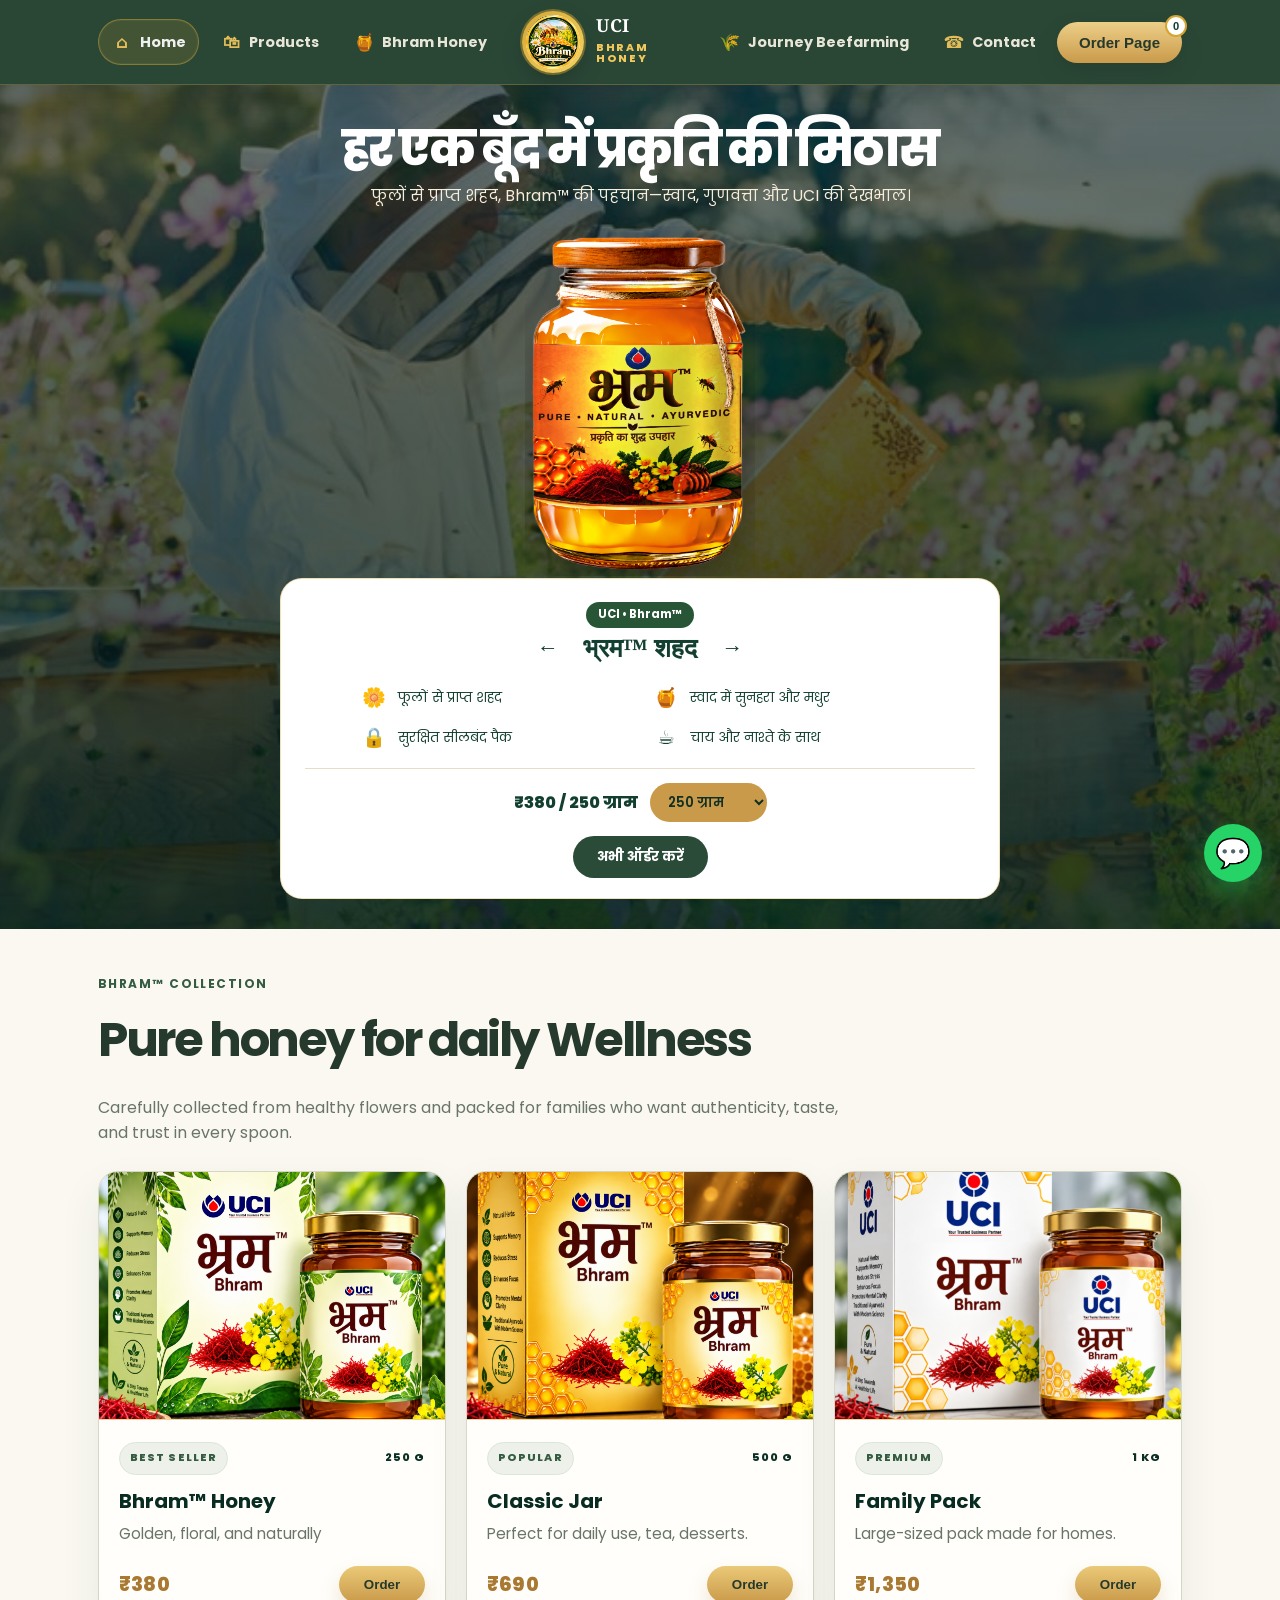
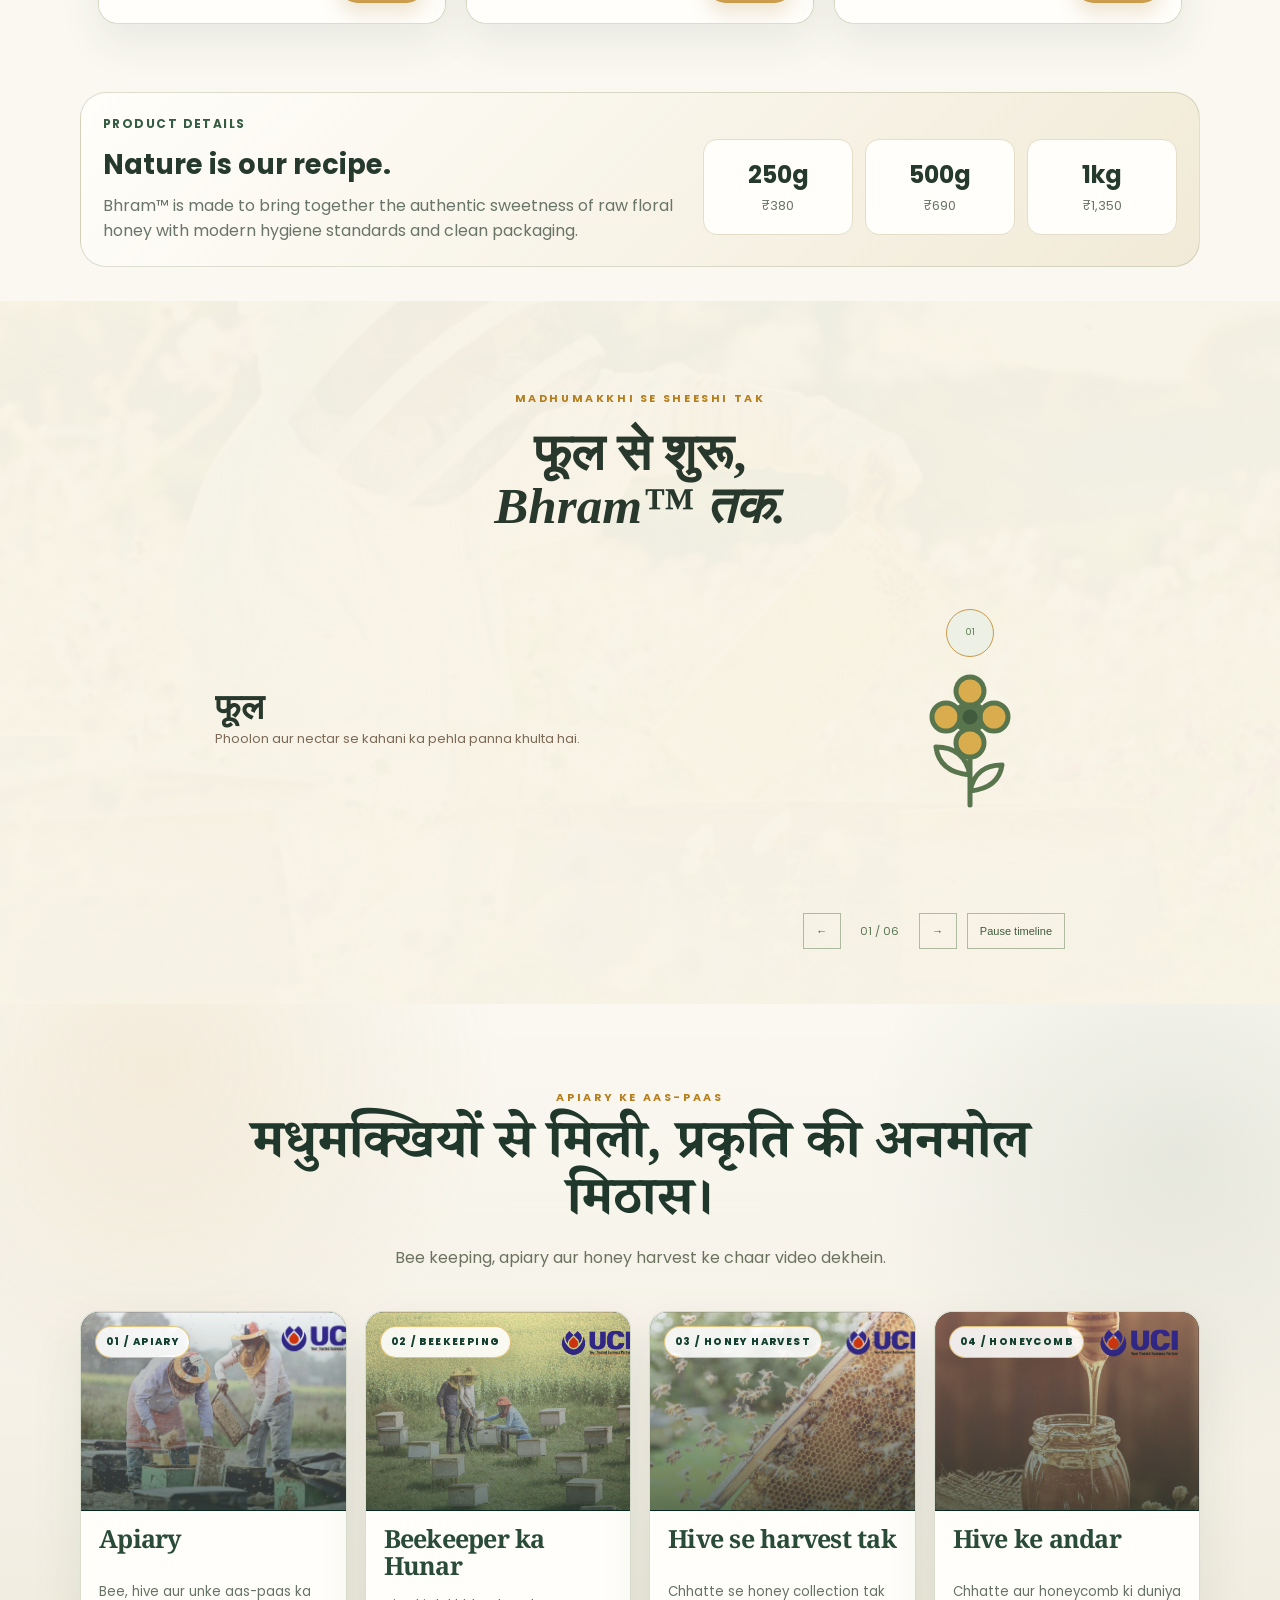
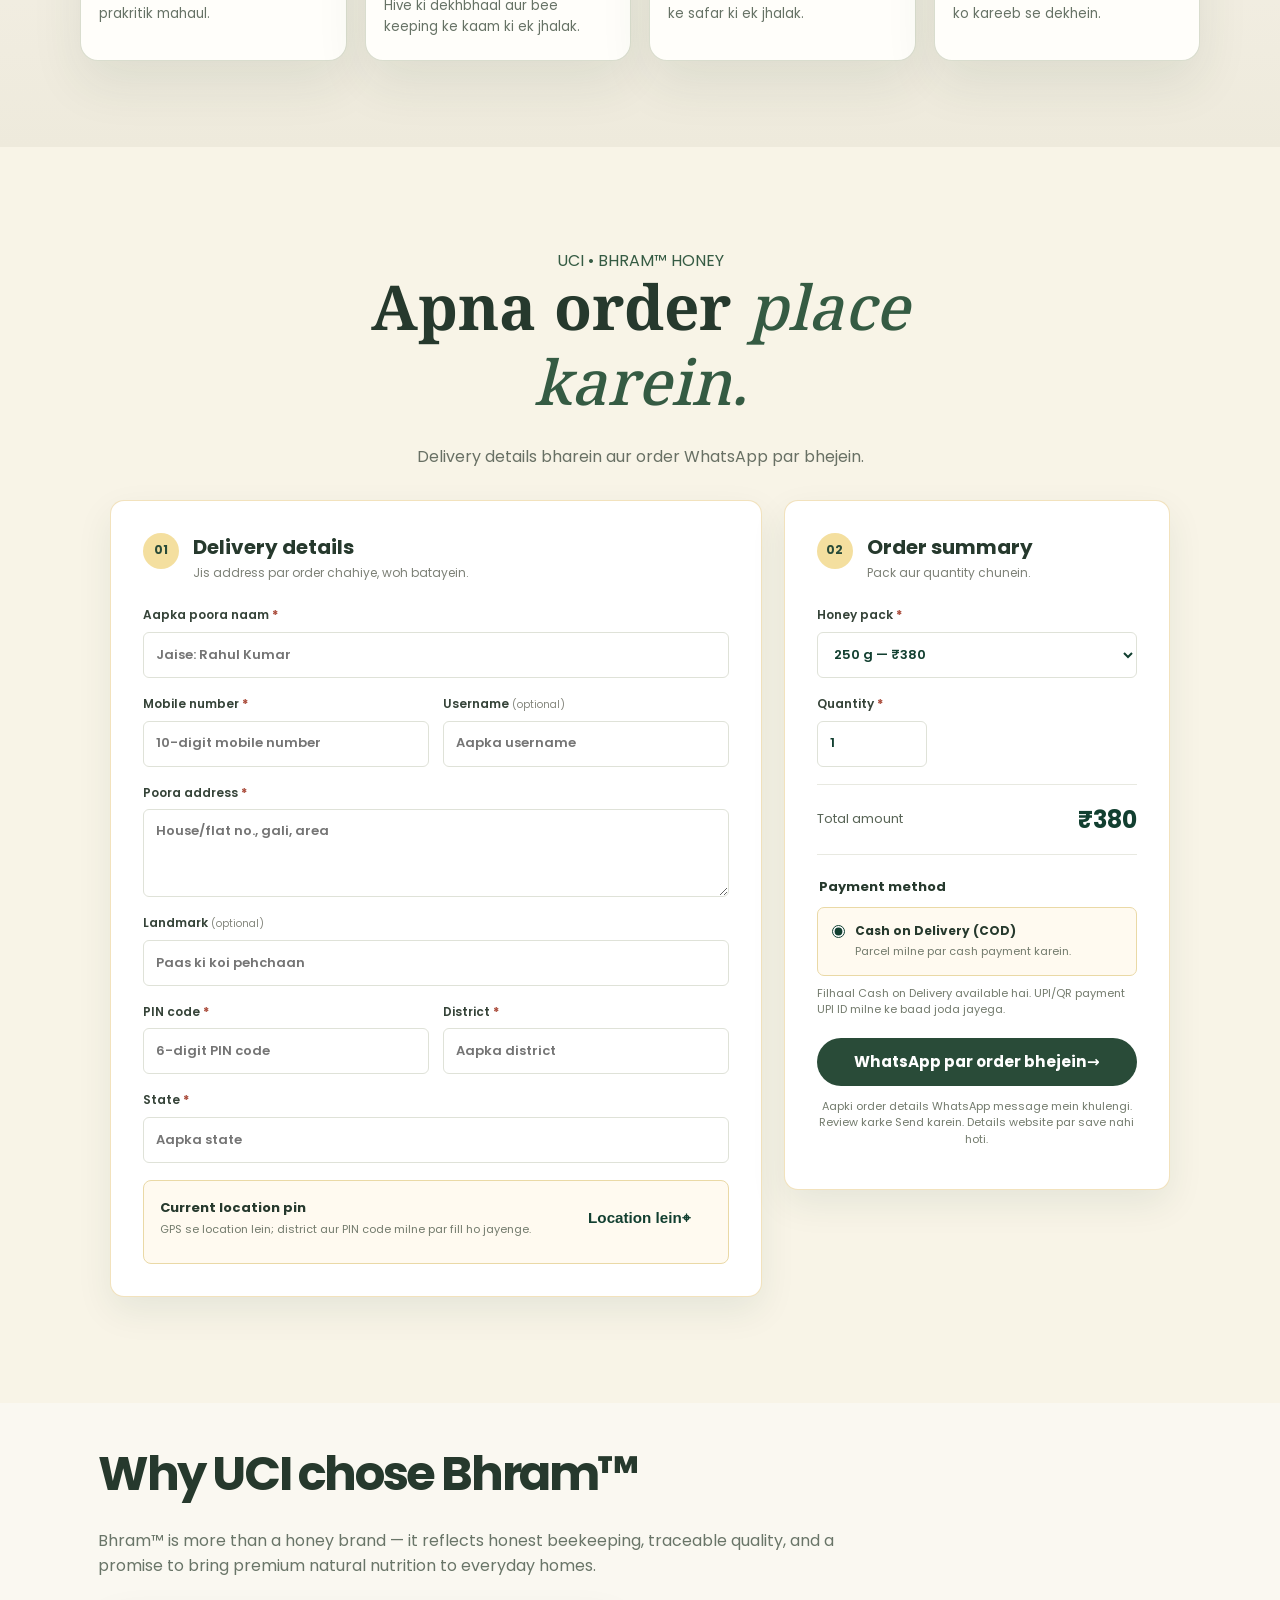
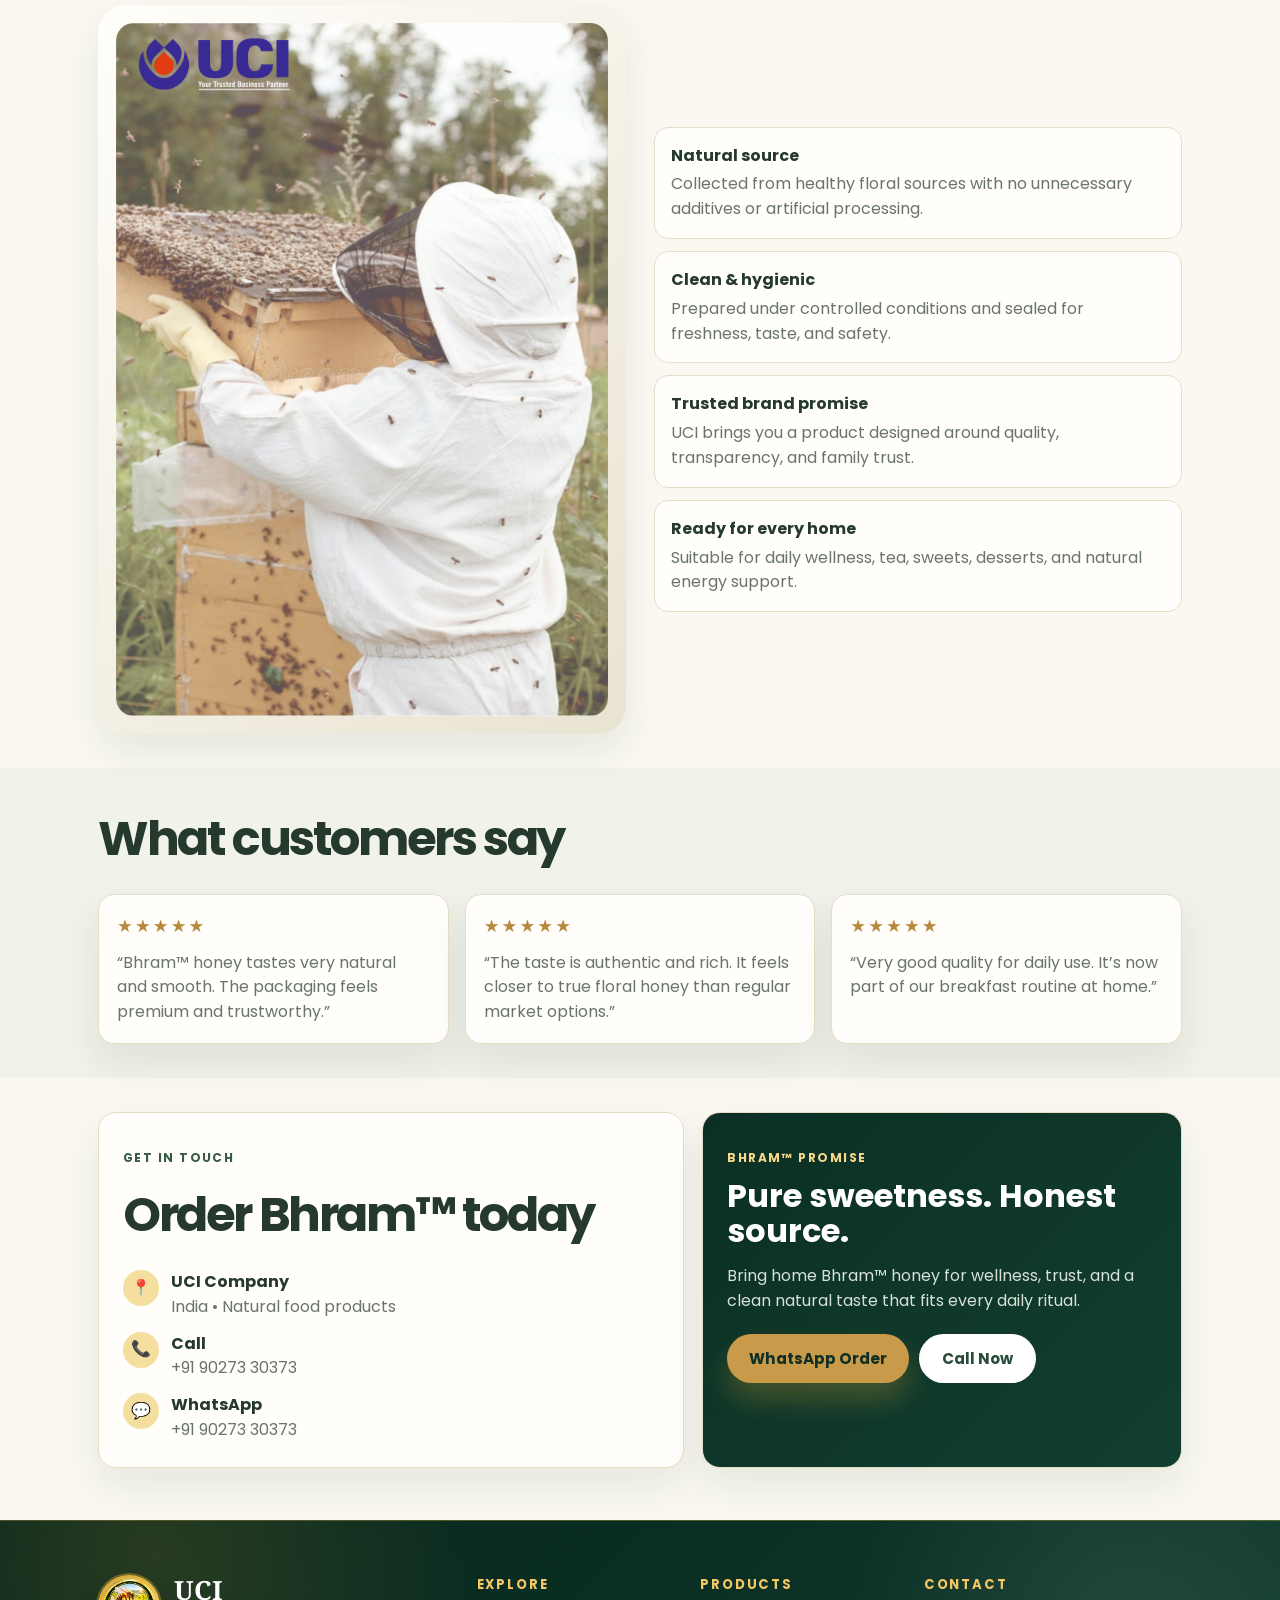
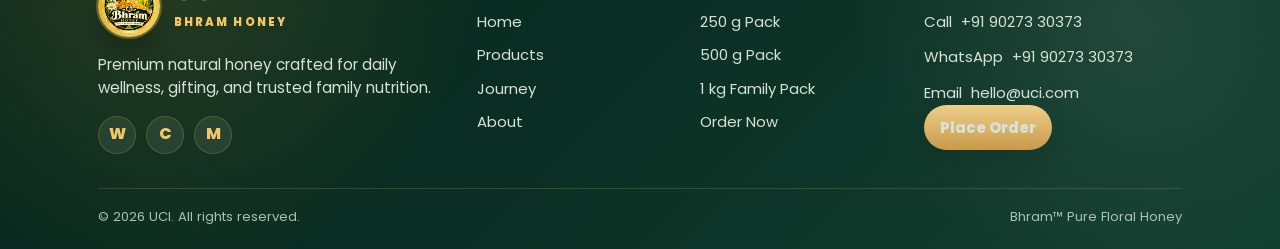
==== commit 89e71f63: "Polish organic honey storefront design Co-authored-by: Copilot <223556219+Copilot@users.noreply.gith" ====
--- a/index.html
+++ b/index.html
@@ -4,24 +4,24 @@
 <meta charset="utf-8">
 <meta name="viewport" content="width=device-width, initial-scale=1, viewport-fit=cover">
 <title>UCI | Bhram™ Honey</title>
-<link href="https://fonts.googleapis.com/css2?family=Poppins:wght@400;500;600;700;800&display=swap" rel="stylesheet">
+<link href="https://fonts.googleapis.com/css2?family=Poppins:wght@400;500;600;700;800&family=Noto+Serif+Devanagari:wght@400;500;600;700;800&display=swap" rel="stylesheet">
 <link rel="stylesheet" href="css/timeline.css">
 <link rel="stylesheet" href="css/order.css">
 <style>
 :root{
-  --bg:#ffffff;
-  --card:#ffffff;
-  --ink:#102f24;
-  --mut:#5f7168;
-  --gold:#d5a532;
-  --bee:#f2c75c;
-  --olive:#123f30;
-  --green:#123f30;
-  --serif:Georgia,"Times New Roman",serif;
-  --line:#ead9a6;
-  --hero:#f8f4e7;
-  --brown:#123f30;
-  --shadow:0 18px 40px rgba(18,63,48,.09);
+  --bg:#faf8f1;
+  --card:#fffefa;
+  --ink:#26392d;
+  --mut:#697568;
+  --gold:#c99a4a;
+  --bee:#e8bd68;
+  --olive:#355b43;
+  --green:#294b38;
+  --serif:"Noto Serif Devanagari", Georgia, "Times New Roman", serif;
+  --line:#e6ddc8;
+  --hero:#f4f0e4;
+  --brown:#493d30;
+  --shadow:0 18px 40px rgba(36,63,45,.09);
 }
 *{
   box-sizing:border-box;
@@ -45,9 +45,28 @@
   text-decoration:none;
   color:inherit
 }
-img{max-width:100%;display:block}
+img,video{max-width:100%;display:block}
 .w{max-width:1120px;margin:auto;padding:0 18px}
-header{position:sticky;top:0;z-index:40;background:rgba(11,47,36,.96);border-bottom:1px solid rgba(213,165,50,.38);box-shadow:0 14px 32px rgba(4,26,19,.18);backdrop-filter:blur(14px)}
+header{position:sticky;top:0;z-index:40;background:rgba(36,66,48,.97);border-bottom:1px solid rgba(201,154,74,.34);box-shadow:0 12px 30px rgba(28,48,35,.16);backdrop-filter:blur(14px)}
+
+.farm-videos{position:relative;overflow:hidden;background:linear-gradient(180deg,#fff 0%,#fffaf0 54%,#f7efd9 100%);padding:86px 0}
+.farm-videos:before{content:"";position:absolute;inset:0;background:radial-gradient(circle at 12% 8%,rgba(213,165,50,.15),transparent 26%),radial-gradient(circle at 92% 20%,rgba(18,63,48,.1),transparent 24%);pointer-events:none}
+.farm-videos-inner{position:relative;z-index:1;width:min(1120px,calc(100% - 36px));margin:auto}
+.farm-videos-heading{max-width:780px;margin:0 auto 40px;text-align:center}
+.farm-videos-heading .eyebrow{font-size:.68rem;letter-spacing:.24em;font-weight:700;color:#b57e1d;text-transform:uppercase;margin:0 0 14px}
+.farm-videos-heading h2{font-family:var(--serif);font-size:clamp(34px,4.5vw,54px);line-height:1.05;color:#20382b;margin:0 0 12px}
+.farm-videos-heading p:last-child{margin:0 auto;color:#6b735f;max-width:620px}
+.farm-video-grid{display:grid;grid-template-columns:repeat(4,minmax(0,1fr));gap:20px;align-items:stretch}
+.farm-video-card{position:relative;overflow:hidden;background:#fff;color:#123f30;border:1px solid rgba(213,165,50,.26);border-radius:20px;box-shadow:0 20px 52px rgba(18,63,48,.10);transition:transform .25s ease,box-shadow .25s ease,border-color .25s ease;display:flex;flex-direction:column;min-height:100%}
+.farm-video-card:hover{transform:translateY(-6px);border-color:rgba(213,165,50,.72);box-shadow:0 30px 70px rgba(18,63,48,.17)}
+.farm-video-media{position:relative;aspect-ratio:4/3;overflow:hidden;background:#d8d0c1;border-radius:18px 18px 0 0}
+.farm-video-media:after{content:"";position:absolute;inset:0;background:linear-gradient(180deg,rgba(5,28,21,.06),rgba(5,28,21,.60));pointer-events:none;z-index:1}
+.farm-video-media video,.farm-video-media img{width:100%;height:100%;object-fit:cover;display:block;transition:transform .45s ease,filter .45s ease;filter:saturate(.82) contrast(1.08) brightness(.92)}
+.farm-video-card:hover .farm-video-media video,.farm-video-card:hover .farm-video-media img{transform:scale(1.05);filter:saturate(.92) contrast(1.08) brightness(.96)}
+.farm-video-label{position:absolute;top:14px;left:14px;z-index:2;pointer-events:none;color:#123f30;background:rgba(255,255,255,.88);border:1px solid rgba(213,165,50,.62);border-radius:999px;padding:7px 10px;font-size:.62rem;letter-spacing:.14em;font-weight:800;box-shadow:0 10px 24px rgba(0,0,0,.14)}
+.farm-video-copy{padding:20px 18px 22px;display:grid;gap:9px;flex:1}
+.farm-video-copy h3{font-family:var(--serif);font-size:clamp(1.8rem,2vw,2.6rem);line-height:1.1;color:#103629;margin:0;letter-spacing:-.03em}
+.farm-video-copy p{font-size:.83rem;color:#667265;line-height:1.65;margin:0}
 nav{display:grid;grid-template-columns:auto minmax(0,1fr) auto;align-items:center;gap:22px;padding:11px 0;position:relative;min-height:82px}
 .nav-left,.nav-right{display:flex;align-items:center;gap:8px;min-width:0}
 .nav-left{justify-content:flex-start}
@@ -66,8 +85,8 @@
 .brand-text{display:grid;line-height:1.05;text-align:left}
 .brand-text strong{font-family:var(--serif);font-size:1.12rem;letter-spacing:.03em;color:#fff}
 .brand-text span{margin-top:4px;color:#f2c75c;font-size:.66rem;font-weight:800;letter-spacing:.16em;text-transform:uppercase}
-.cart{border:none;background:linear-gradient(180deg,#f4d565,#d5a532);color:#102f24;padding:12px 22px;border-radius:999px;font-weight:800;cursor:pointer;box-shadow:0 12px 24px rgba(213,165,50,.27);font-size:.94rem;display:inline-flex;align-items:center;justify-content:center;gap:10px;position:relative;white-space:nowrap;transition:transform .2s ease,box-shadow .2s ease}
-.cart:hover{transform:translateY(-1px);box-shadow:0 16px 30px rgba(213,165,50,.34)}
+.cart{border:none;background:linear-gradient(180deg,#edcf88,#c99a4a);color:#26392d;padding:12px 22px;border-radius:999px;font-weight:800;cursor:pointer;box-shadow:0 10px 22px rgba(22,35,25,.2);font-size:.94rem;display:inline-flex;align-items:center;justify-content:center;gap:10px;position:relative;white-space:nowrap;transition:transform .2s ease,box-shadow .2s ease}
+.cart:hover{transform:translateY(-1px);box-shadow:0 14px 28px rgba(22,35,25,.26)}
 .cart-badge{position:absolute;right:-5px;top:-7px;background:#fff;color:#123f30;border:2px solid #d5a532;border-radius:50%;width:22px;height:22px;display:flex;align-items:center;justify-content:center;font-size:.7rem;font-weight:800}
 .nav-right .icon-btn{display:inline-flex;align-items:center;gap:8px;color:#fff;font-weight:600;padding:8px 10px;border-radius:999px}
 .nav-right .icon-btn .icon{font-size:1.5rem}
@@ -182,20 +201,37 @@
 .bottle-2d{animation:processBottle 3s ease-in-out infinite}
 .lab-tube{animation:processLab 2.8s ease-in-out infinite}
 .scan-beam{animation:processScan 2.3s ease-in-out infinite}
-.farm-videos{background:#fff;padding:78px 0}
-.farm-videos-inner{width:min(1120px,calc(100% - 36px));margin:auto}
-.farm-videos-heading{max-width:700px;margin:0 auto 36px;text-align:center}
+.farm-videos{position:relative;overflow:hidden;background:linear-gradient(180deg,#faf8f1 0%,#f5f1e7 54%,#eeeadc 100%);padding:86px 0}
+.farm-videos:before{content:"";position:absolute;inset:0;background:radial-gradient(circle at 12% 8%,rgba(201,154,74,.13),transparent 26%),radial-gradient(circle at 92% 20%,rgba(53,91,67,.09),transparent 24%);pointer-events:none}
+.farm-videos-inner{position:relative;z-index:1;width:min(1120px,calc(100% - 36px));margin:auto}
+.farm-videos-heading{max-width:780px;margin:0 auto 40px;text-align:center}
 .farm-videos-heading .eyebrow{font-size:.68rem;letter-spacing:.24em;font-weight:700;color:#b57e1d;text-transform:uppercase;margin:0 0 14px}
-.farm-videos-heading h2{font-family:var(--serif);font-size:clamp(34px,4.5vw,54px);line-height:1.05;color:#28382c;margin:0 0 12px}
-.farm-videos-heading p:last-child{margin:0;color:#7c6a57}
-.farm-video-grid{display:grid;grid-template-columns:repeat(2,minmax(0,1fr));gap:20px}
-.farm-video-card{overflow:hidden;background:#123f30;color:#fff;border-radius:14px;box-shadow:var(--shadow)}
-.farm-video-media{height:clamp(220px,30vw,360px);position:relative;overflow:hidden;background:#17110c}
-.farm-video-media video{display:block;width:100%;height:100%;object-fit:cover}
-.farm-video-label{position:absolute;top:16px;left:16px;pointer-events:none;color:#efca76;font-size:.68rem;letter-spacing:.16em;font-weight:700;text-shadow:0 2px 8px #000}
-.farm-video-copy{padding:18px 20px 20px}
-.farm-video-copy h3{font-family:var(--serif);font-size:26px;margin:0 0 6px}
-.farm-video-copy p{font-size:.85rem;color:#c5b59e;margin:0}
+.farm-videos-heading h2{font-family:var(--serif);font-size:clamp(34px,4.5vw,54px);line-height:1.05;color:#20382b;margin:0 0 12px}
+.farm-videos-heading p:last-child{margin:0 auto;color:#6b735f;max-width:620px}
+.farm-video-grid{display:grid;grid-template-columns:repeat(4,minmax(0,1fr));gap:18px}
+.farm-video-card{position:relative;overflow:hidden;background:#fffefa;color:#294b38;border:1px solid rgba(119,133,91,.28);border-radius:18px;box-shadow:0 22px 52px rgba(36,63,45,.09);transition:transform .25s ease,box-shadow .25s ease,border-color .25s ease}
+.farm-video-card:hover{transform:translateY(-6px);border-color:rgba(213,165,50,.72);box-shadow:0 30px 70px rgba(18,63,48,.17)}
+.farm-video-media{aspect-ratio:4/3;position:relative;overflow:hidden;background:#123f30}
+.farm-video-media:after{content:"";position:absolute;inset:0;background:linear-gradient(180deg,rgba(5,28,21,.05),rgba(5,28,21,.62));pointer-events:none}
+.farm-video-media video,
+.farm-video-media img{position:absolute;inset:0;width:100%;height:100%;object-fit:cover;display:block;transition:transform .45s ease,filter .45s ease}
+.farm-video-media video{background:#123f30;filter:saturate(1.04) contrast(1.02);pointer-events:none}
+.farm-video-media video::-webkit-media-controls,
+.farm-video-media video::-webkit-media-controls-panel,
+.farm-video-media video::-webkit-media-controls-enclosure,
+.farm-video-media video::-webkit-media-controls-play-button,
+.farm-video-media video::-webkit-media-controls-start-playback-button{display:none !important}
+.farm-video-card:hover .farm-video-media img,
+.farm-video-card:hover .farm-video-media video{transform:scale(1.06);filter:saturate(1.08)}
+.farm-video-label{position:absolute;top:14px;left:14px;z-index:2;pointer-events:none;color:#123f30;background:rgba(255,255,255,.88);border:1px solid rgba(213,165,50,.62);border-radius:999px;padding:7px 10px;font-size:.62rem;letter-spacing:.14em;font-weight:800;box-shadow:0 10px 24px rgba(0,0,0,.14)}
+.farm-video-badge{position:absolute;right:14px;bottom:14px;z-index:2;width:42px;height:42px;border-radius:50%;display:grid;place-items:center;background:linear-gradient(180deg,#f4d565,#d5a532);color:#123f30;font-family:var(--serif);font-weight:800;box-shadow:0 12px 24px rgba(0,0,0,.22)}
+.farm-video-copy{padding:20px 18px 22px;display:grid;gap:9px}
+.farm-video-copy h3{font-family:var(--serif);font-size:25px;line-height:1.1;color:#294b38;margin:0}
+.farm-video-copy p{font-size:.83rem;color:#667265;line-height:1.65;margin:0}
+.farm-video-meta{display:flex;align-items:center;gap:8px;margin-top:2px;color:#b57e1d;font-size:.68rem;font-weight:800;letter-spacing:.12em;text-transform:uppercase}
+.farm-video-meta:before{content:"";width:26px;height:1px;background:#d5a532}
+@media(max-width:980px){.farm-video-grid{grid-template-columns:repeat(2,minmax(0,1fr))}}
+@media(max-width:560px){.farm-video-grid{grid-template-columns:1fr}.farm-videos{padding:64px 0}.farm-videos-heading{margin:0 auto 26px}.farm-video-copy{padding:16px 14px 18px}.farm-video-copy h3{font-size:1.28rem}.farm-video-label{top:10px;left:10px;padding:6px 8px;font-size:.56rem;letter-spacing:.12em}}
 @keyframes processSceneIn{from{opacity:0;transform:translateY(14px)}to{opacity:1;transform:translateY(0)}}
 @keyframes processSway{0%,100%{transform:rotate(-1deg)}50%{transform:rotate(1.5deg)}}
 @keyframes processBeeFly{0%,100%{transform:translate(0,0)}50%{transform:translate(35px,-18px)}}
@@ -216,12 +252,12 @@
 .headline{font-size:clamp(1.9rem,4vw,3rem);margin:0 0 18px;letter-spacing:-.05em}
 .subhead{color:var(--mut);margin:0 0 26px;max-width:760px}
 .product-grid{display:grid;grid-template-columns:repeat(3,minmax(0,1fr));gap:20px;align-items:stretch}
-.product-card{position:relative;display:flex;flex-direction:column;background:linear-gradient(180deg,#fff 0%,#fffdf7 100%);border:1px solid rgba(213,165,50,.38);border-radius:20px;overflow:hidden;box-shadow:0 18px 42px rgba(18,63,48,.08);transition:transform .25s ease,box-shadow .25s ease,border-color .25s ease}
-.product-card:before{content:"";position:absolute;inset:0 0 auto;height:4px;background:linear-gradient(90deg,#123f30,#d5a532,#123f30);opacity:.9}
-.product-card:hover{transform:translateY(-6px);border-color:rgba(213,165,50,.75);box-shadow:0 26px 56px rgba(18,63,48,.15)}
-.product-card .img-box{position:relative;height:248px;background:radial-gradient(circle at 70% 18%,rgba(255,255,255,.9),transparent 28%),linear-gradient(135deg,#fff 0%,#f9edbf 54%,#efd275 100%);display:flex;align-items:center;justify-content:center;padding:18px 22px;border-bottom:1px solid rgba(213,165,50,.26);overflow:hidden}
-.product-card .img-box:after{content:"";position:absolute;left:10%;right:10%;bottom:17px;height:18px;background:radial-gradient(ellipse,rgba(18,63,48,.16),transparent 68%);filter:blur(3px)}
-.product-card .img-box img{position:relative;z-index:1;width:100%;height:100%;object-fit:contain;transition:transform .35s ease,filter .35s ease;filter:drop-shadow(0 16px 18px rgba(18,63,48,.18))}
+.product-card{position:relative;display:flex;flex-direction:column;background:linear-gradient(180deg,#fffefa 0%,#f8f5eb 100%);border:1px solid rgba(119,133,91,.28);border-radius:20px;overflow:hidden;box-shadow:0 18px 42px rgba(36,63,45,.08);transition:transform .25s ease,box-shadow .25s ease,border-color .25s ease}
+.product-card:before{content:"";position:absolute;inset:0 0 auto;height:4px;background:linear-gradient(90deg,#355b43,#c99a4a,#355b43);opacity:.9}
+.product-card:hover{transform:translateY(-6px);border-color:rgba(201,154,74,.72);box-shadow:0 26px 56px rgba(36,63,45,.14)}
+.product-card .img-box{position:relative;height:248px;background:#f4e5ad;display:flex;align-items:center;justify-content:center;padding:0;border-bottom:1px solid rgba(213,165,50,.26);overflow:hidden}
+.product-card .img-box:after{content:"";position:absolute;inset:0;background:linear-gradient(180deg,rgba(5,28,21,.02),rgba(5,28,21,.08));pointer-events:none}
+.product-card .img-box img{position:absolute;inset:0;z-index:1;width:100%;height:100%;object-fit:cover;transition:transform .35s ease,filter .35s ease}
 .product-card:hover .img-box img{transform:scale(1.045)}
 .product-card .body{display:flex;flex:1;flex-direction:column;padding:22px 20px 20px}
 .product-card .meta{display:flex;justify-content:space-between;align-items:center;gap:10px;margin-bottom:14px}
@@ -231,10 +267,10 @@
 .product-card h3{margin:0 0 9px;font-size:1.25rem;line-height:1.2;color:#092c22}
 .product-card p{margin:0;color:var(--mut);font-size:.95rem;line-height:1.6}
 .price-row{display:flex;justify-content:space-between;align-items:center;gap:12px;margin-top:auto;padding-top:20px}
-.price{font-weight:800;color:#c79317;font-size:1.22rem;letter-spacing:.01em}
-.add-btn{background:linear-gradient(180deg,#f8d66a,#d5a532);border:none;border-radius:999px;min-width:86px;padding:11px 18px;font-weight:800;color:#092c22;cursor:pointer;box-shadow:0 12px 22px rgba(213,165,50,.24);transition:transform .2s ease,box-shadow .2s ease,background .2s ease}
+.price{font-weight:800;color:#a97932;font-size:1.22rem;letter-spacing:.01em}
+.add-btn{background:linear-gradient(180deg,#eac978,#c99a4a);border:none;border-radius:999px;min-width:86px;padding:11px 18px;font-weight:800;color:#26392d;cursor:pointer;box-shadow:0 10px 20px rgba(168,126,57,.2);transition:transform .2s ease,box-shadow .2s ease,background .2s ease}
 .add-btn:hover{transform:translateY(-1px);box-shadow:0 16px 28px rgba(213,165,50,.32)}
-.promo{background:linear-gradient(135deg,#ffffff,#f6e3a7);border-radius:26px;padding:22px;border:1px solid rgba(213,165,50,.35)}
+.promo{background:linear-gradient(135deg,#fffefa,#f1ead7);border-radius:26px;padding:22px;border:1px solid rgba(119,133,91,.25)}
 .promo-box{display:grid;grid-template-columns:1.2fr .8fr;gap:18px;align-items:center}
 .promo-box h3{margin:0 0 8px;font-size:clamp(1.7rem,2vw,2.5rem)}
 .promo-box p{margin:0;color:var(--mut)}
@@ -282,15 +318,23 @@
 .footer-links{display:grid;gap:8px}
 .footer-contact{display:grid;gap:10px}
 .footer-contact a{display:flex;align-items:center;gap:9px}
-.footer-cta{margin-top:14px;display:inline-flex;align-items:center;justify-content:center;width:max-content;padding:10px 16px;border-radius:999px;background:linear-gradient(180deg,#f4d565,#d5a532);color:#092c22;font-weight:800;box-shadow:0 12px 22px rgba(213,165,50,.22)}
+.footer-cta{margin-top:14px;display:inline-flex;align-items:center;justify-content:center;width:max-content;padding:10px 16px;border-radius:999px;background:linear-gradient(180deg,#edcf88,#c99a4a);color:#26392d;font-weight:800;box-shadow:0 10px 22px rgba(22,35,25,.2)}
 .footer-cta:hover{color:#092c22;transform:translateY(-2px)}
 .footer-bottom{position:relative;z-index:1;display:flex;align-items:center;justify-content:space-between;gap:16px;margin-top:34px;padding-top:18px;border-top:1px solid rgba(213,165,50,.22);color:#aebfb6;font-size:.82rem}
 .footer-bottom p{margin:0;color:inherit}
 .footer-bottom a{color:#f4c764;font-weight:700}
 .wa{position:fixed;right:18px;bottom:18px;width:58px;height:58px;border-radius:50%;display:flex;align-items:center;justify-content:center;background:#25d366;color:#fff;font-size:1.8rem;box-shadow:0 12px 26px rgba(37,211,102,.35)}
+#products,#about,#contact{background:var(--bg)}
+#about + section{background:#f1f2e9}
+.product-card .body,.point,.review,.contact-card,.pack-size{background-color:var(--card)}
+.product-card .meta span:first-child{background:#edf1e9;border-color:#dce5d9;color:#355b43}
+.story .image-panel{background:linear-gradient(135deg,#fffefa,#e9e3d2)}
+.review .stars{color:#b7893f}
 @media(max-width:820px){
   .hero-inner,.promo-box,.story,.contact-wrap{grid-template-columns:1fr}
-  .product-grid{grid-template-columns:1fr;max-width:520px;margin:0 auto}
+  .product-grid{grid-template-columns:repeat(2,minmax(0,1fr));max-width:760px;margin:0 auto;gap:14px}
+  .product-card .img-box{height:170px;padding:0}
+  .product-card .body{padding:16px}
   .footer-grid{grid-template-columns:1fr 1fr}
   .footer-brand{grid-column:1/-1}
   .pack-sizes{grid-template-columns:repeat(3,minmax(0,1fr))}
@@ -353,12 +397,24 @@
   .hero-benefit{font-size:.68rem}
   .slide-arrow{padding:5px;font-size:1.1rem}
   .headline{font-size:2rem}
+  .product-grid{gap:10px}
+  .product-card .img-box{height:118px;padding:0}
+  .product-card .img-box:after{bottom:8px}
+  .product-card .body{padding:12px 10px}
+  .product-card .meta{gap:5px;margin-bottom:9px;align-items:flex-start;flex-direction:column}
+  .product-card .meta span{min-height:0;font-size:.55rem;letter-spacing:.07em}
+  .product-card .meta span:first-child{padding:5px 7px}
+  .product-card h3{font-size:.98rem;margin-bottom:6px}
+  .product-card p{font-size:.76rem;line-height:1.45}
+  .price-row{gap:6px;padding-top:12px}
+  .price{font-size:1rem}
+  .add-btn{min-width:0;padding:8px 12px;font-size:.78rem}
 }
 @media(max-width:560px){
   .farm-videos{padding:58px 0}
   .farm-videos-inner{width:calc(100% - 32px)}
   .farm-video-grid{grid-template-columns:1fr;gap:16px}
-  .farm-video-media{height:250px}
+  .farm-video-media{height:250px;aspect-ratio:auto}
   .farm-video-copy{padding:16px}
   .farm-video-copy h3{font-size:24px}
   .manufacture-2d.section-pad{padding:64px 0}
@@ -456,7 +512,7 @@
   <section id="products">
     <div class="w">
       <p class="tag" style="margin-bottom:10px;color:var(--olive);letter-spacing:.12em;text-transform:uppercase;font-size:.75rem;font-weight:700;">Bhram™ Collection</p>
-      <h2 class="headline">Pure honey for daily wellness</h2>
+      <h2 class="headline">Pure honey for daily Wellness</h2>
       <p class="subhead">Carefully collected from healthy flowers and packed for families who want authenticity, taste, and trust in every spoon.</p>
       <div class="product-grid">
         <article class="product-card">
@@ -464,7 +520,7 @@
           <div class="body">
             <div class="meta"><span>Best Seller</span><span>250 g</span></div>
             <h3>Bhram™ Honey</h3>
-            <p>Golden, floral, and naturally rich in taste with a smooth finish.</p>
+            <p>Golden, floral, and naturally</p>
             <div class="price-row"><div class="price">₹380</div><button class="add-btn" data-size="250g">Order</button></div>
           </div>
         </article>
@@ -474,7 +530,7 @@
           <div class="body">
             <div class="meta"><span>Popular</span><span>500 g</span></div>
             <h3>Classic Jar</h3>
-            <p>Perfect for daily use, tea, desserts, and healthy homemade recipes.</p>
+            <p>Perfect for daily use, tea, desserts.</p>
             <div class="price-row"><div class="price">₹690</div><button class="add-btn" data-size="500g">Order</button></div>
           </div>
         </article>
@@ -484,7 +540,7 @@
           <div class="body">
             <div class="meta"><span>Premium</span><span>1 kg</span></div>
             <h3>Family Pack</h3>
-            <p>Large-sized pack made for homes, gifting, and ongoing daily wellness.</p>
+            <p>Large-sized pack made for homes.</p>
             <div class="price-row"><div class="price">₹1,350</div><button class="add-btn" data-size="1kg">Order</button></div>
           </div>
         </article>
@@ -554,40 +610,40 @@
     <div class="farm-videos-inner">
       <div class="farm-videos-heading">
         <p class="eyebrow">APIARY KE AAS-PAAS</p>
-        <h2>Honey ka safar, asli visuals ke saath</h2>
+        <h2>मधुमक्खियों से मिली, प्रकृति की अनमोल मिठास।</h2>
         <p>Bee keeping, apiary aur honey harvest ke chaar video dekhein.</p>
       </div>
       <div class="farm-video-grid">
         <article class="farm-video-card">
           <div class="farm-video-media">
-            <video controls playsinline preload="metadata" poster="assets/2.png" aria-label="Apiary mein zindagi ka video">
-              <source src="assets/Bee%201.mp4" type="video/mp4">
+            <video playsinline preload="metadata" muted loop autoplay controlsList="nodownload noplaybackrate" disablePictureInPicture poster="assets/Othe Assets 1.jpeg" aria-label="Apiary mein zindagi ka video">
+              <!-- <source src="assets/Bee%201.mp4" type="video/mp4"> -->
               Your browser does not support HTML video.
             </video>
             <span class="farm-video-label">01 / APIARY</span>
           </div>
           <div class="farm-video-copy">
-            <h3>Apiary ki zindagi</h3>
+            <h3>Apiary</h3>
             <p>Bee, hive aur unke aas-paas ka prakritik mahaul.</p>
           </div>
         </article>
         <article class="farm-video-card">
           <div class="farm-video-media">
-            <video controls playsinline preload="metadata" poster="assets/3.png" aria-label="Bee keeping ka video">
-              <source src="assets/Bee%202.mp4" type="video/mp4">
+            <video playsinline preload="metadata" muted loop autoplay controlsList="nodownload noplaybackrate" disablePictureInPicture poster="assets/Othe Assets 2.jpeg" aria-label="Bee keeping ka video">
+              <!-- <source src="assets/Bee%202.mp4" type="video/mp4"> -->
               Your browser does not support HTML video.
             </video>
             <span class="farm-video-label">02 / BEEKEEPING</span>
           </div>
           <div class="farm-video-copy">
-            <h3>Beekeeper ka hunar</h3>
+            <h3>Beekeeper ka Hunar</h3>
             <p>Hive ki dekhbhaal aur bee keeping ke kaam ki ek jhalak.</p>
           </div>
         </article>
         <article class="farm-video-card">
           <div class="farm-video-media">
-            <video controls playsinline preload="metadata" poster="assets/4.png" aria-label="Shahad harvest ka video">
-              <source src="assets/Bee%203.mp4" type="video/mp4">
+            <video playsinline preload="metadata" muted loop autoplay controlsList="nodownload noplaybackrate" disablePictureInPicture poster="assets/Othe Assets 3.jpeg" aria-label="Shahad harvest ka video">
+              <!-- <source src="assets/Bee%203.mp4" type="video/mp4"> -->
               Your browser does not support HTML video.
             </video>
             <span class="farm-video-label">03 / HONEY HARVEST</span>
@@ -599,8 +655,8 @@
         </article>
         <article class="farm-video-card">
           <div class="farm-video-media">
-            <video controls playsinline preload="metadata" poster="assets/Beekeeping.png" aria-label="Honeycomb aur hive ka video">
-              <source src="assets/Bee%204.mp4" type="video/mp4">
+            <video playsinline preload="metadata" muted loop autoplay controlsList="nodownload noplaybackrate" disablePictureInPicture poster="assets/Othe Assets 4.jpeg" aria-label="Honeycomb aur hive ka video">
+              <!-- <source src="assets/Bee%204.mp4" type="video/mp4">visuals -->
               Your browser does not support HTML video.
             </video>
             <span class="farm-video-label">04 / HONEYCOMB</span>
@@ -613,7 +669,7 @@
       </div>
     </div>
   </section>
-  <section class="manufacture-2d section-pad dark" id="manufacture">
+  <!-- <section class="manufacture-2d section-pad dark" id="manufacture">
       <div class="container">
         <div class="section-heading centered reveal">
           <p class="eyebrow">BHRAM™ KI ANIMATED KAHANI</p>
@@ -711,7 +767,7 @@
           </div>
         </div>
       </div>
-    </section>
+    </section> -->
   <section class="order-page" id="order">
     <div class="order-main">
       <div class="order-intro">
@@ -821,7 +877,7 @@
       <h2 class="headline">Why UCI chose Bhram™</h2>
       <p class="subhead">Bhram™ is more than a honey brand — it reflects honest beekeeping, traceable quality, and a promise to bring premium natural nutrition to everyday homes.</p>
       <div class="story" id="story">
-        <div class="image-panel"><img src="assets/Beekeeping.png" alt="Beekeeping and apiary farm scene"></div>
+        <div class="image-panel"><img src="assets/Othe Assets 5.jpeg" alt="Beekeeping and apiary farm scene"></div>
         <div class="points">
           <div class="point">
             <strong>Natural source</strong>
@@ -1128,12 +1184,16 @@
     scene.classList.toggle('active', active);
     scene.setAttribute('aria-hidden', String(!active));
   });
-  processDots.forEach(function(dot, dotIndex){
-    var active = dotIndex === currentScene;
-    dot.classList.toggle('active', active);
-    dot.setAttribute('aria-current', active ? 'step' : 'false');
-  });
-  processProgress.style.width = ((currentScene + 1) / scenes.length * 100) + '%';
+  if(processDots.length){
+    processDots.forEach(function(dot, dotIndex){
+      var active = dotIndex === currentScene;
+      dot.classList.toggle('active', active);
+      dot.setAttribute('aria-current', active ? 'step' : 'false');
+    });
+  }
+  if(processProgress){
+    processProgress.style.width = ((currentScene + 1) / scenes.length * 100) + '%';
+  }
 }
 
 function stopProcessTimer(){
@@ -1153,47 +1213,57 @@
   }
 }
 
-processDots.forEach(function(dot){
-  dot.addEventListener('click', function(){
+if(processDots.length){
+  processDots.forEach(function(dot){
+    dot.addEventListener('click', function(){
+      processPaused = true;
+      showScene(Number(dot.dataset.go) - 1);
+      updateProcessTimer();
+    });
+  });
+}
+if(processPrevious){
+  processPrevious.addEventListener('click', function(){
     processPaused = true;
-    showScene(Number(dot.dataset.go) - 1);
+    showScene(currentScene - 1);
     updateProcessTimer();
   });
-});
-processPrevious.addEventListener('click', function(){
-  processPaused = true;
-  showScene(currentScene - 1);
-  updateProcessTimer();
-});
-processNext.addEventListener('click', function(){
-  processPaused = true;
-  showScene(currentScene + 1);
-  updateProcessTimer();
-});
-processBox.addEventListener('mouseenter', function(){
-  processPaused = true;
-  updateProcessTimer();
-});
-processBox.addEventListener('mouseleave', function(){
-  processPaused = false;
-  updateProcessTimer();
-});
-processBox.addEventListener('focusin', function(){
-  processPaused = true;
-  updateProcessTimer();
-});
-processBox.addEventListener('focusout', function(event){
-  if(!processBox.contains(event.relatedTarget)){
+}
+if(processNext){
+  processNext.addEventListener('click', function(){
+    processPaused = true;
+    showScene(currentScene + 1);
+    updateProcessTimer();
+  });
+}
+if(processBox){
+  processBox.addEventListener('mouseenter', function(){
+    processPaused = true;
+    updateProcessTimer();
+  });
+  processBox.addEventListener('mouseleave', function(){
     processPaused = false;
     updateProcessTimer();
-  }
-});
-var processObserver = new IntersectionObserver(function(entries){
-  processVisible = entries[0].isIntersecting;
-  updateProcessTimer();
-}, {threshold:0.35});
-processObserver.observe(processBox);
-reducedMotion.addEventListener('change', updateProcessTimer);
+  });
+  processBox.addEventListener('focusin', function(){
+    processPaused = true;
+    updateProcessTimer();
+  });
+  processBox.addEventListener('focusout', function(event){
+    if(!processBox.contains(event.relatedTarget)){
+      processPaused = false;
+      updateProcessTimer();
+    }
+  });
+  var processObserver = new IntersectionObserver(function(entries){
+    processVisible = entries[0].isIntersecting;
+    updateProcessTimer();
+  }, {threshold:0.35});
+  processObserver.observe(processBox);
+}
+if(reducedMotion && reducedMotion.addEventListener){
+  reducedMotion.addEventListener('change', updateProcessTimer);
+}
 showScene(0);
 updateProcessTimer();
 </script>
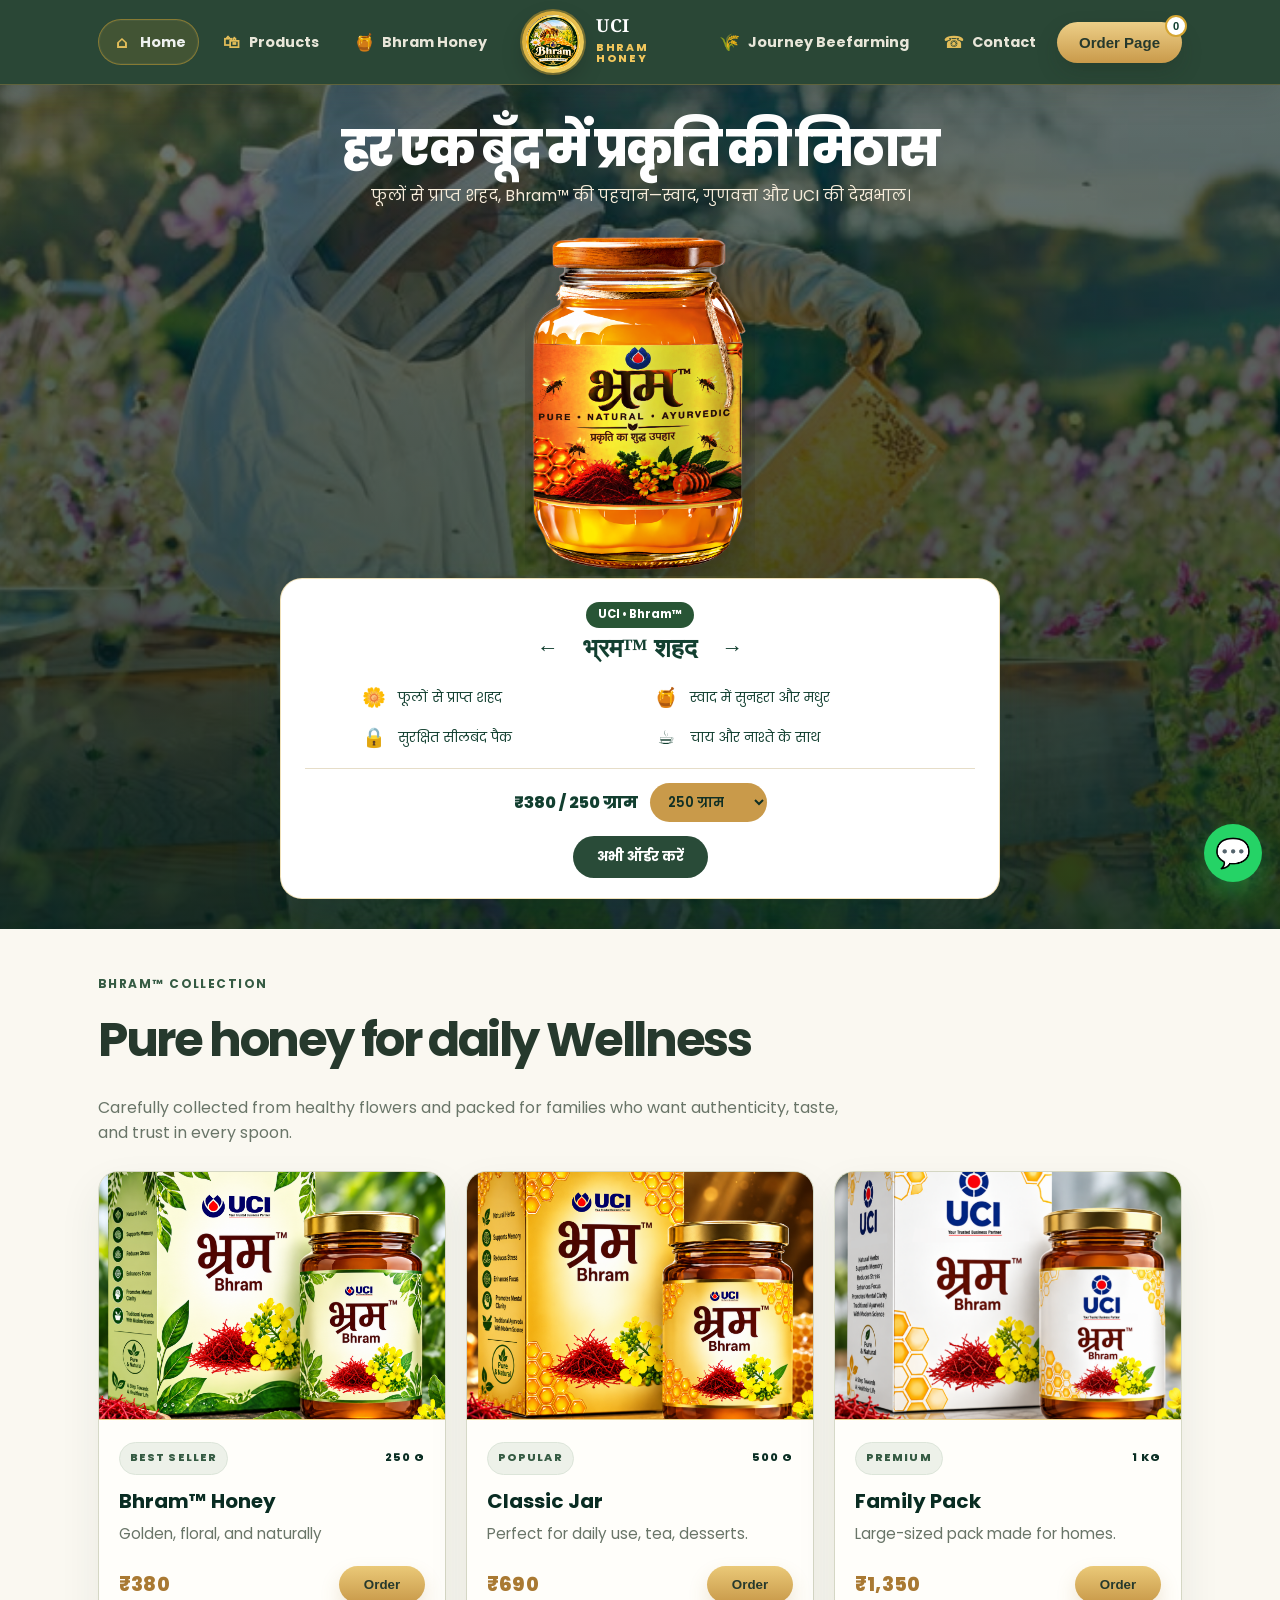
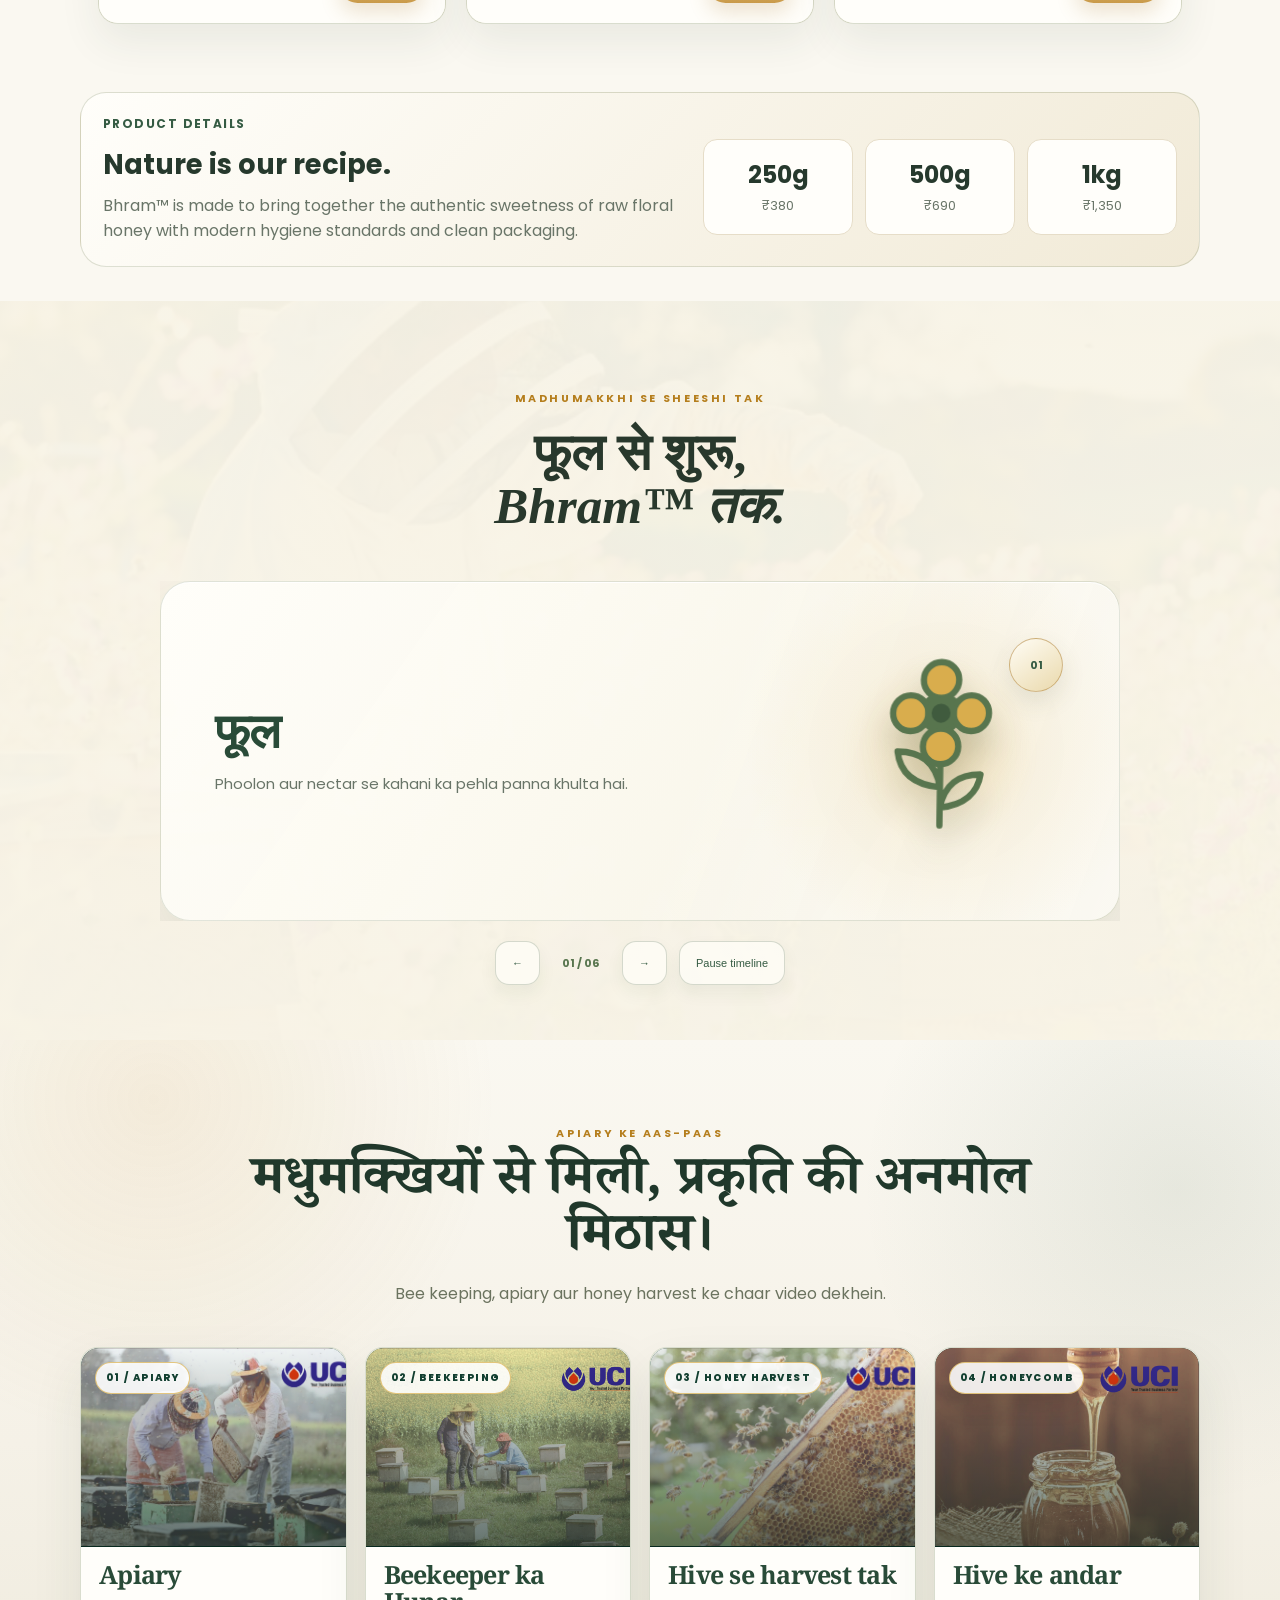
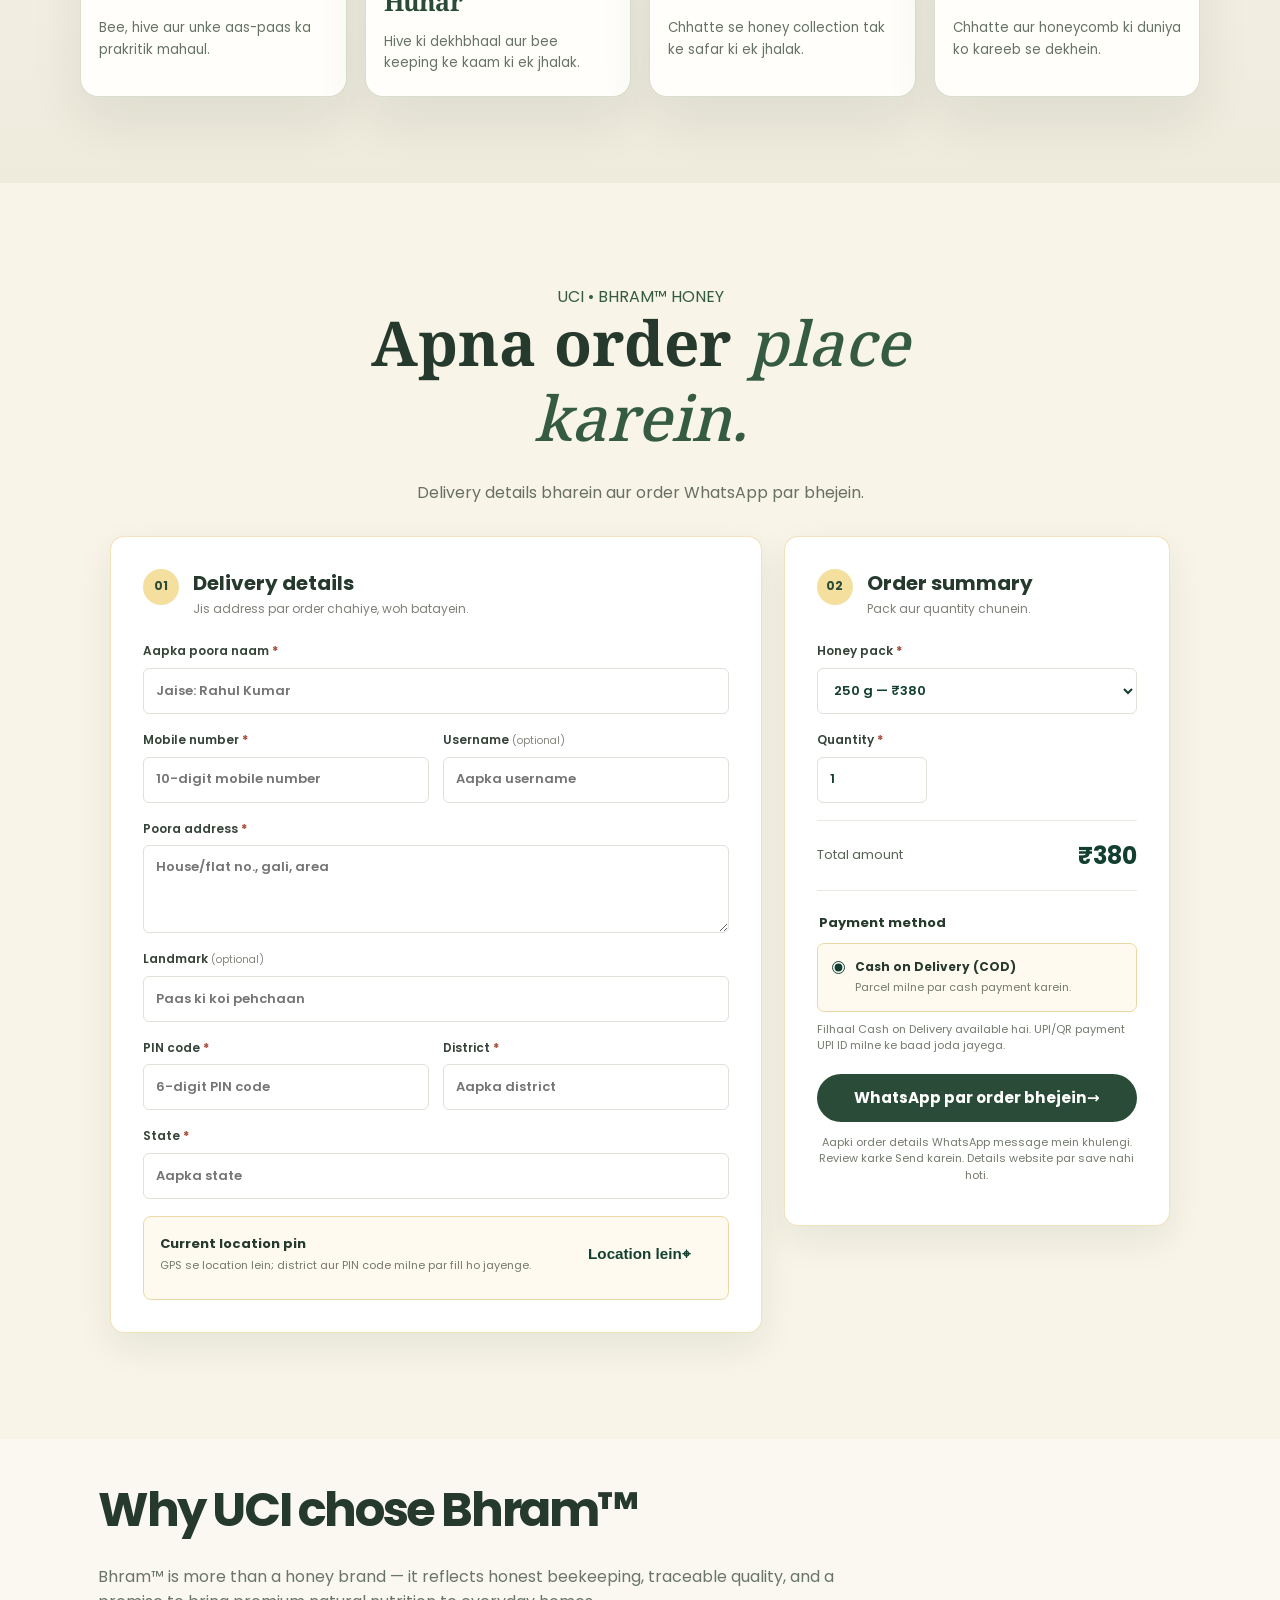
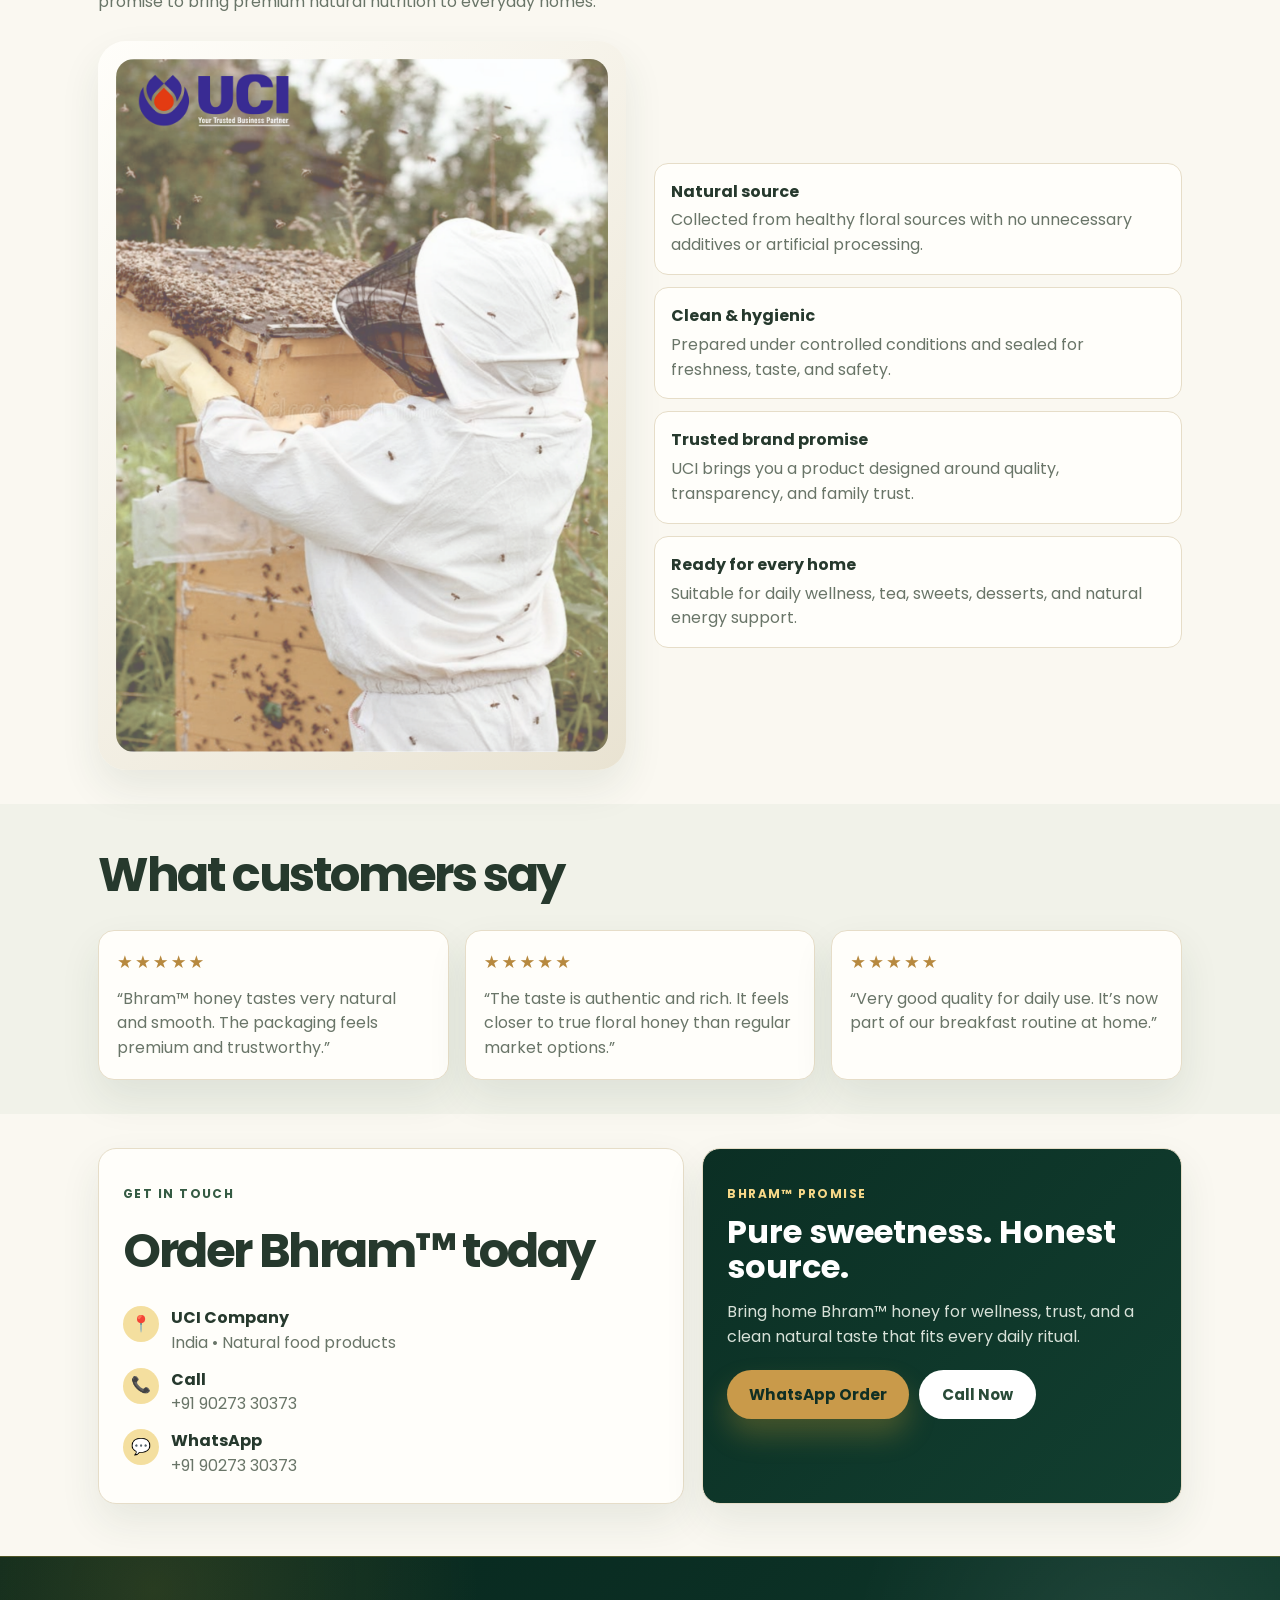
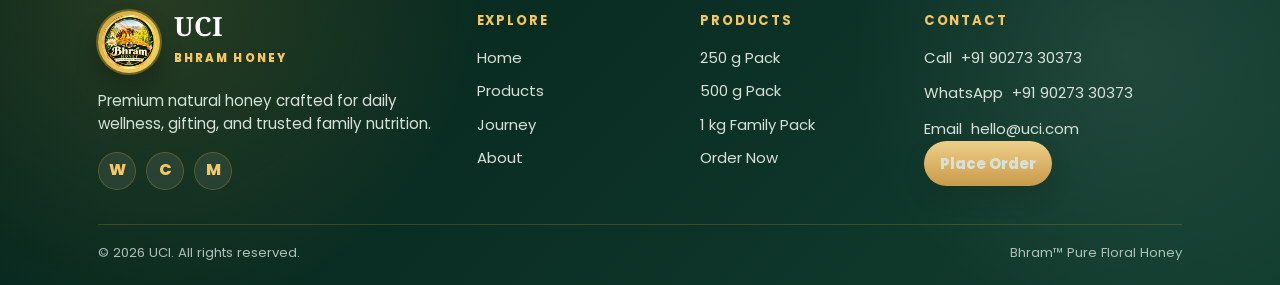
==== commit 7ac8d7f0: "Add 3D styling to honey journey timeline Co-authored-by: Copilot <223556219+Copilot@users.noreply.gi" ====
--- a/index.html
+++ b/index.html
@@ -155,18 +155,23 @@
 .journey .eyebrow{font-size:.68rem;letter-spacing:.24em;font-weight:700;color:#b57e1d;text-transform:uppercase;margin:0 0 18px}
 .journey .section-heading h2{font-family:Georgia,"Times New Roman",serif;font-size:clamp(38px,4vw,58px);line-height:1.05;color:#28382c;margin:0;font-weight:700}
 .journey .section-heading h2 em{color:#28382c;font-style:italic}
-.journey .timeline{max-width:850px;margin:40px auto 0;padding:20px 0}
-.journey .timeline-item{display:grid;grid-template-columns:minmax(0,1fr) 190px;align-items:center;gap:30px;margin:0 0 46px;position:relative}
-.journey .timeline-item h3{font-family:Georgia,"Times New Roman",serif;font-size:35px;line-height:1.2;color:#28382c;margin:0}
-.journey .timeline-item p{margin:0;color:#7c6a57;font-size:13px}
-.journey .timeline-item > div:last-child{grid-column:1;grid-row:1;max-width:520px}
-.journey .timeline-item .timeline-marker{grid-column:2;grid-row:1;display:flex;flex-direction:column;align-items:center;justify-content:center;gap:10px;max-width:none}
-.journey .timeline-item .journey-icon{width:160px;height:160px;max-width:100%}
-.journey .timeline-controls{max-width:850px;margin:12px auto 0}
-.journey .timeline-position{color:#58754e}
-.journey .timeline-controls button{color:#405b3e}
-.journey .timeline-controls button:hover{background:rgba(88,117,78,.08)}
+.journey .timeline{max-width:960px;margin:38px auto 0;padding:0}
+.journey .timeline-item{display:grid;grid-template-columns:minmax(0,1fr) 250px;align-items:center;gap:38px;margin:0;min-height:340px;padding:38px 54px;position:relative;overflow:hidden;border:1px solid rgba(98,119,83,.18);border-radius:30px;background:linear-gradient(125deg,rgba(255,254,249,.97),rgba(246,242,228,.96));box-shadow:0 30px 80px rgba(42,60,41,.12),inset 0 1px 0 rgba(255,255,255,.9);transform-style:preserve-3d}
+.journey .timeline-item:before{content:"";position:absolute;inset:0;z-index:0;background:radial-gradient(circle at 82% 50%,rgba(226,188,103,.2),transparent 25%),linear-gradient(110deg,transparent 55%,rgba(255,255,255,.5));pointer-events:none}
+.journey .timeline-item h3{font-family:Georgia,"Times New Roman",serif;font-size:clamp(34px,4vw,48px);line-height:1.12;color:#294b38;margin:0 0 12px;letter-spacing:-.025em}
+.journey .timeline-item p{margin:0;color:#697568;font-size:15px;line-height:1.75;max-width:480px}
+.journey .timeline-item > div:last-child{grid-column:1;grid-row:1;max-width:560px;position:relative;z-index:2}
+.journey .timeline-item .timeline-marker{grid-column:2;grid-row:1;position:relative;z-index:1;isolation:isolate;display:flex;flex-direction:column;align-items:center;justify-content:center;gap:12px;max-width:none;min-height:230px}
+.journey .timeline-item .timeline-marker:before{content:"";position:absolute;z-index:-1;width:190px;height:190px;border-radius:50%;background:radial-gradient(circle,rgba(217,177,91,.3),rgba(217,177,91,.08) 48%,transparent 70%);filter:blur(5px);animation:journey-orb 4s ease-in-out infinite alternate}
+.journey .timeline-item .journey-icon{width:205px;height:205px;max-width:100%;overflow:visible;filter:drop-shadow(0 22px 16px rgba(45,65,43,.2));transform:translateZ(42px) rotateY(-10deg) rotateX(5deg);transform-style:preserve-3d}
+.journey .timeline-marker > span{position:absolute;top:2px;right:2px;width:54px;height:54px;flex-basis:54px;border-color:rgba(176,132,61,.55);background:linear-gradient(145deg,#fffdf5,#ead9ac);color:#355b43;font-size:11px;font-weight:700;box-shadow:0 10px 24px rgba(70,82,53,.12);transform:translateZ(70px)}
+.journey .timeline-controls{max-width:960px;margin:20px auto 0;justify-content:center;gap:12px}
+.journey .timeline-controls button{min-height:44px;padding:10px 16px;border:1px solid rgba(68,96,67,.22);border-radius:14px;background:rgba(255,254,249,.72);color:#355b43;box-shadow:0 8px 18px rgba(42,60,41,.06);transition:transform .2s ease,background .2s ease,box-shadow .2s ease}
+.journey .timeline-controls button:hover{transform:translateY(-2px);background:#fffefa;box-shadow:0 12px 22px rgba(42,60,41,.1)}
+.journey .timeline-position{color:#58754e;font-weight:700}
 .journey .timeline-controls button:focus-visible,.journey .timeline:focus-visible{outline-color:#58754e}
+@keyframes journey-orb{from{transform:scale(.9) translateY(4px);opacity:.65}to{transform:scale(1.08) translateY(-4px);opacity:1}}
+#journey .timeline.is-sequencing .timeline-item{padding:38px 54px}
 .manufacture-2d.section-pad{position:relative;overflow:hidden;background:linear-gradient(120deg,#08291f,#123f30 58%,#0d3428);color:#f7f4e9;padding:90px 0}
 .manufacture-2d .container{width:min(1180px,calc(100% - 48px));margin:auto}
 .manufacture-2d .section-heading{max-width:650px;margin:0 auto 48px;text-align:center}
@@ -429,12 +434,16 @@
   .journey.section-pad{padding:64px 0 44px}
   .journey .container{width:calc(100% - 32px)}
   .journey .timeline{margin-top:30px}
-  .journey .timeline-item{grid-template-columns:minmax(0,1fr) 112px;gap:12px}
-  .journey .timeline-item .journey-icon{width:108px;height:108px}
-  .journey .timeline-marker > span{width:38px;height:38px;flex-basis:38px}
+  .journey .timeline-item{grid-template-columns:minmax(0,1fr) 112px;gap:12px;padding:24px 18px;min-height:270px;border-radius:22px}
+  .journey .timeline-item .timeline-marker{min-height:170px}
+  .journey .timeline-item .timeline-marker:before{width:135px;height:135px}
+  .journey .timeline-item .journey-icon{width:142px;height:142px}
+  .journey .timeline-marker > span{width:38px;height:38px;flex-basis:38px;font-size:9px}
   .journey .timeline-item h3{font-size:27px}
+  .journey .timeline-item p{font-size:12px;line-height:1.6}
   .journey .timeline-controls{gap:6px}
   .journey .timeline-controls button{padding:7px 9px}
+  #journey .timeline.is-sequencing .timeline-item{padding:24px 18px}
 }
 @media(prefers-reduced-motion:reduce){
   .hero:before,.hero:after,.journey.section-pad:before,.journey.section-pad:after{animation:none}
--- a/css/timeline.css
+++ b/css/timeline.css
@@ -23,36 +23,42 @@
 }
 
 .timeline.is-sequencing {
+  position: relative;
   display: grid;
   grid-template-columns: minmax(0, 1fr);
   overflow: hidden;
+  perspective: 1400px;
+  perspective-origin: center;
 }
 
 .timeline.is-sequencing .timeline-item {
   grid-area: 1 / 1;
   width: 100%;
-  padding: 8px 0;
+  padding: 0;
   opacity: 0;
   visibility: hidden;
-  transform: translateX(72px);
-  transition: opacity .5s ease, transform .5s ease, visibility 0s linear .5s;
+  transform: translate3d(42px, 0, -120px) rotateY(13deg) scale(.96);
+  backface-visibility: hidden;
+  transition: opacity .65s ease, transform .75s cubic-bezier(.2,.75,.2,1), visibility 0s linear .75s;
 }
 
 .timeline.is-sequencing .timeline-item.is-active {
   z-index: 1;
   opacity: 1;
   visibility: visible;
-  transform: translateX(0);
+  transform: translate3d(0, 0, 0) rotateY(0) scale(1);
   transition-delay: 0s;
 }
 
 .timeline.is-sequencing .timeline-item.from-left:not(.is-active) {
-  transform: translateX(-72px);
+  transform: translate3d(-42px, 0, -120px) rotateY(-13deg) scale(.96);
 }
 
 .timeline.is-sequencing .timeline-item.is-exiting {
+  z-index: 0;
   visibility: visible;
-  transform: translateX(-72px);
+  opacity: 0;
+  transform: translate3d(-32px, 0, -100px) rotateY(-12deg) scale(.97);
 }
 
 .timeline-item > div {
@@ -60,6 +66,8 @@
 }
 
 .timeline-item .timeline-marker {
+  position: relative;
+  transform-style: preserve-3d;
   display: flex;
   align-items: center;
   gap: 18px;
@@ -94,6 +102,7 @@
   stroke-linecap: round;
   stroke-linejoin: round;
   stroke-width: 2.5;
+  transform-style: preserve-3d;
 }
 
 .journey-icon .flower-stem,
@@ -158,6 +167,10 @@
   transform-origin: center bottom;
 }
 
+.timeline-item.is-active .journey-icon {
+  animation: journey-icon-float 3.8s ease-in-out infinite;
+}
+
 @keyframes flower-bloom {
   from { transform: scale(.86) rotate(-8deg); }
   to { transform: scale(1.08) rotate(8deg); }
@@ -188,6 +201,11 @@
 @keyframes bottle-arrive {
   0%, 100% { transform: translateY(0); }
   50% { transform: translateY(-4px); }
+}
+
+@keyframes journey-icon-float {
+  0%, 100% { translate: 0 0; }
+  50% { translate: 0 -8px; }
 }
 
 .timeline-item h3 {
@@ -239,7 +257,7 @@
 
 @media (max-width: 560px) {
   .timeline {
-    margin-top: 36px;
+    margin-top: 28px;
   }
 
   .timeline-item h3 {
@@ -248,6 +266,8 @@
 
   .timeline-controls {
     gap: 6px;
+    flex-wrap: wrap;
+    justify-content: center;
   }
 
   .timeline-controls button {
@@ -258,6 +278,7 @@
 @media (prefers-reduced-motion: reduce) {
   .timeline.is-sequencing .timeline-item {
     transition: none;
+    transform: none;
   }
 
   .journey-icon,
@@ -274,4 +295,8 @@
   .timeline-item.is-active .quality-check {
     stroke-dashoffset: 0;
   }
+
+  .timeline-item.is-active .journey-icon {
+    animation: none;
+  }
 }
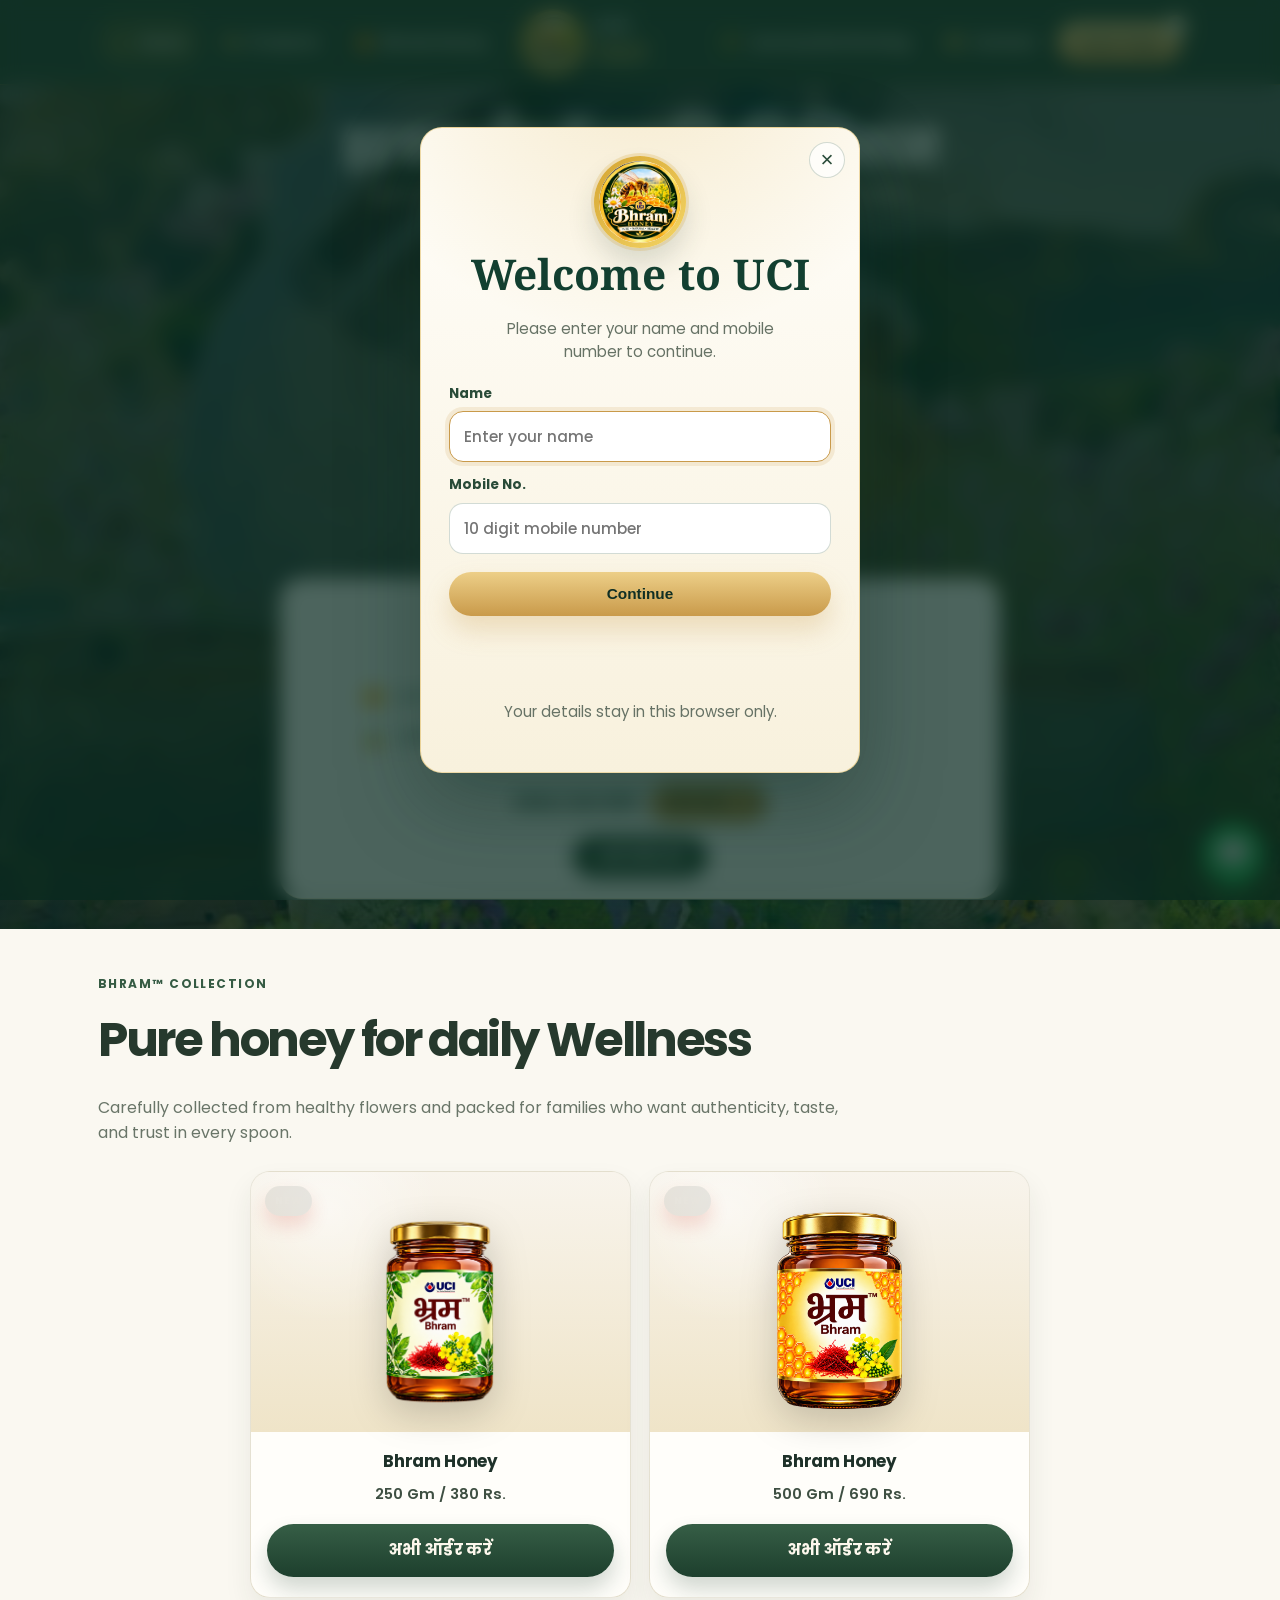
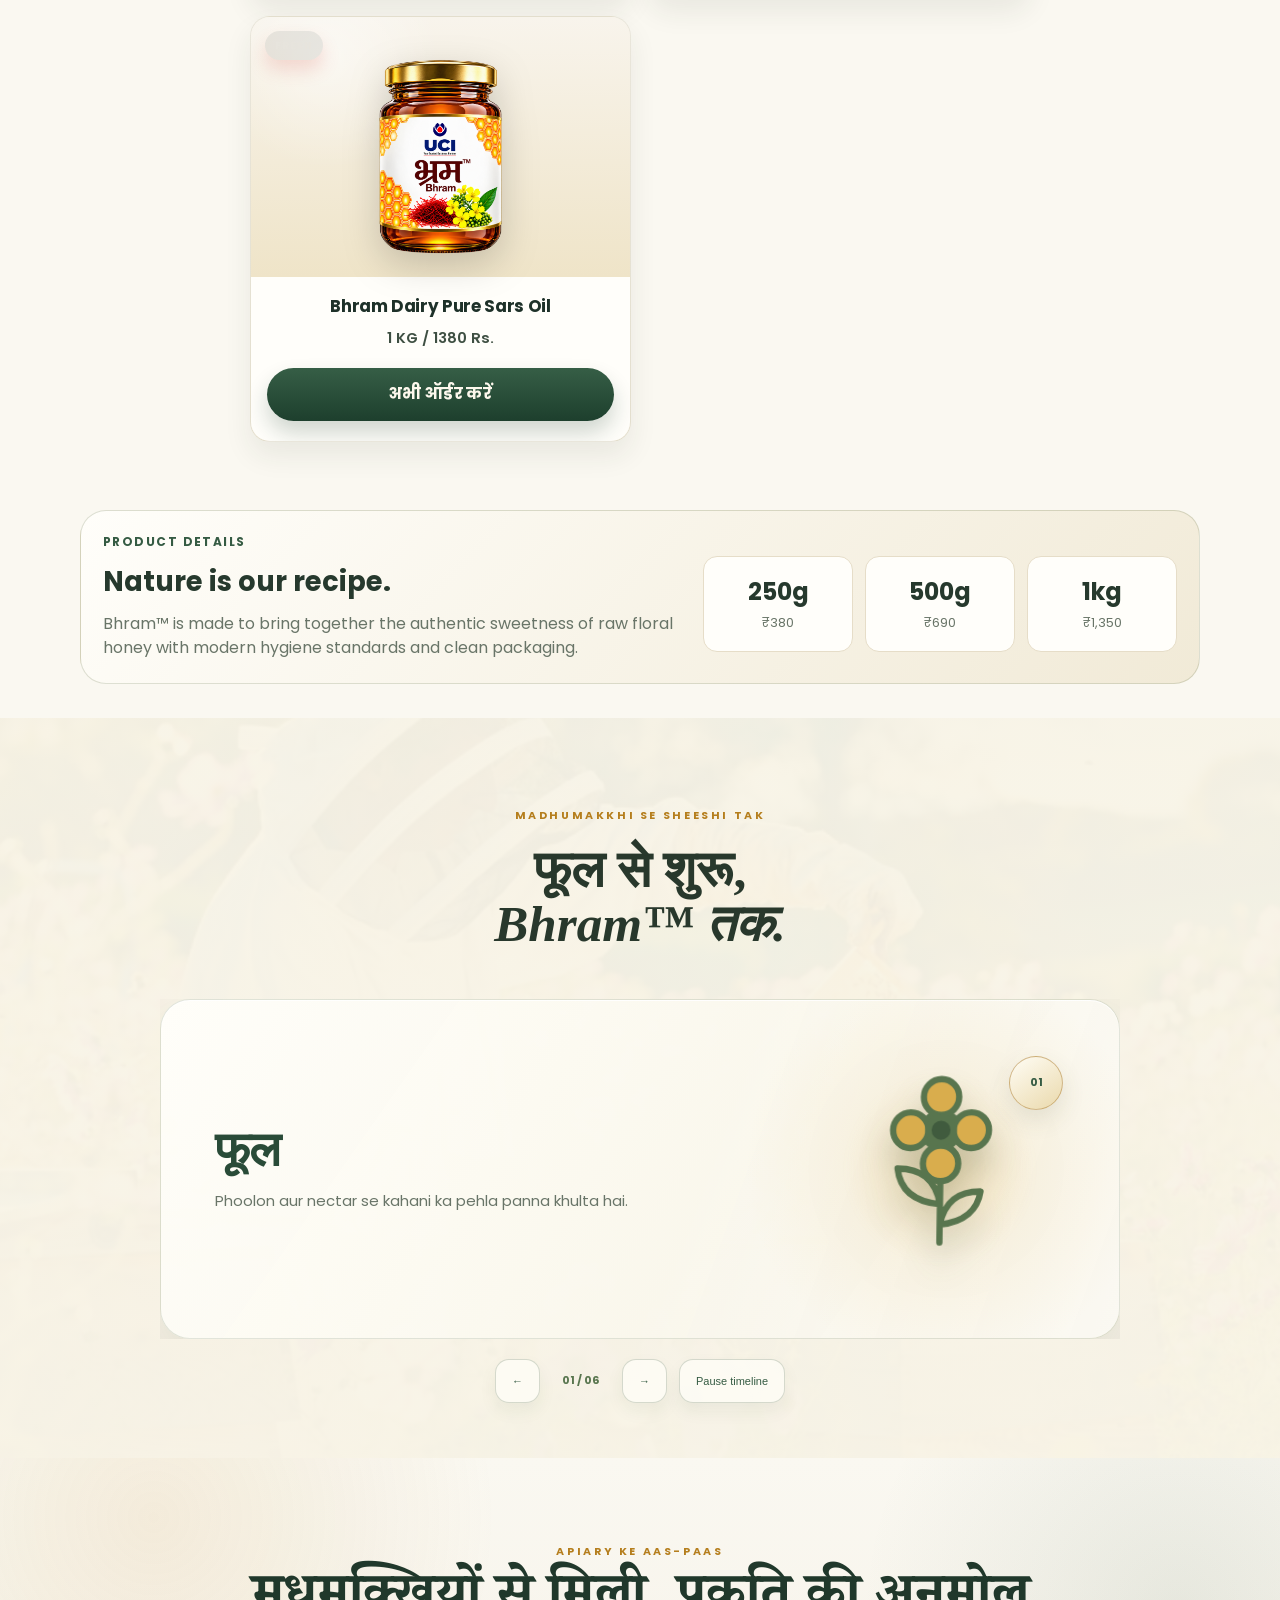
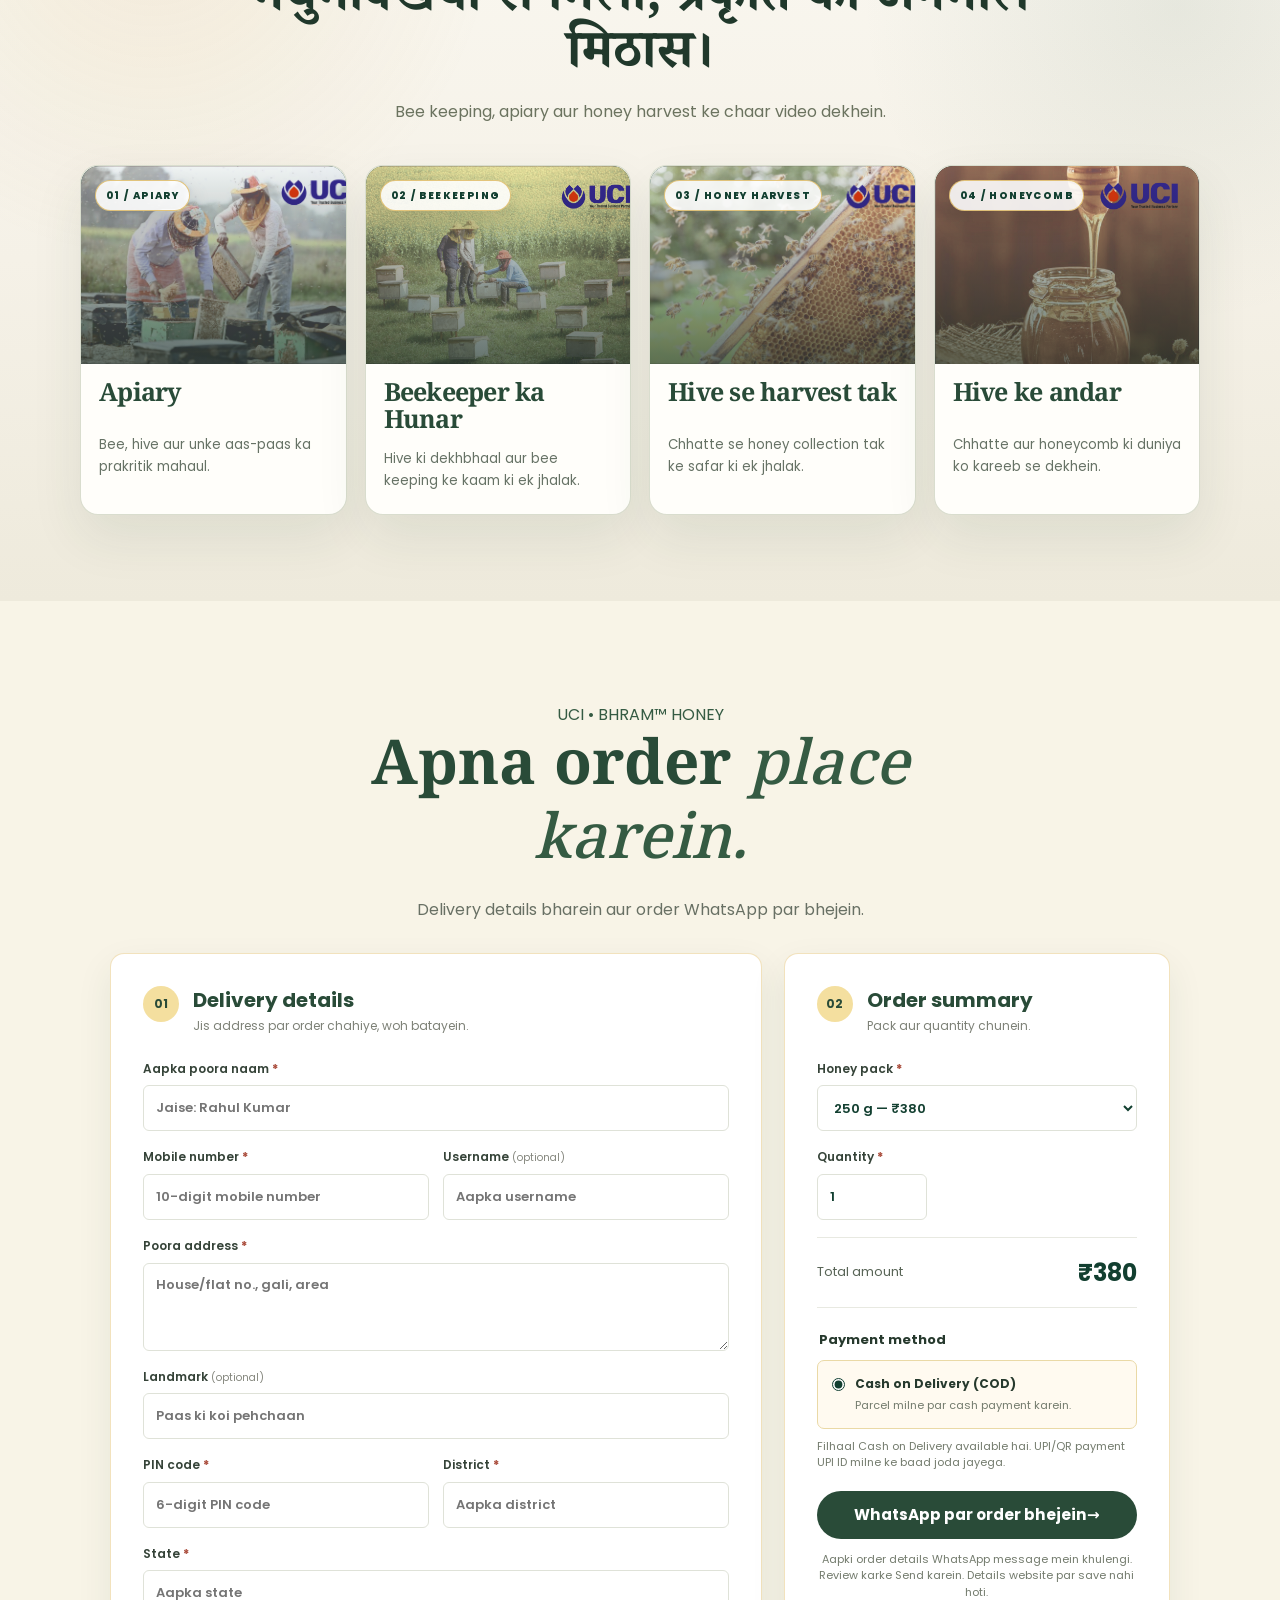
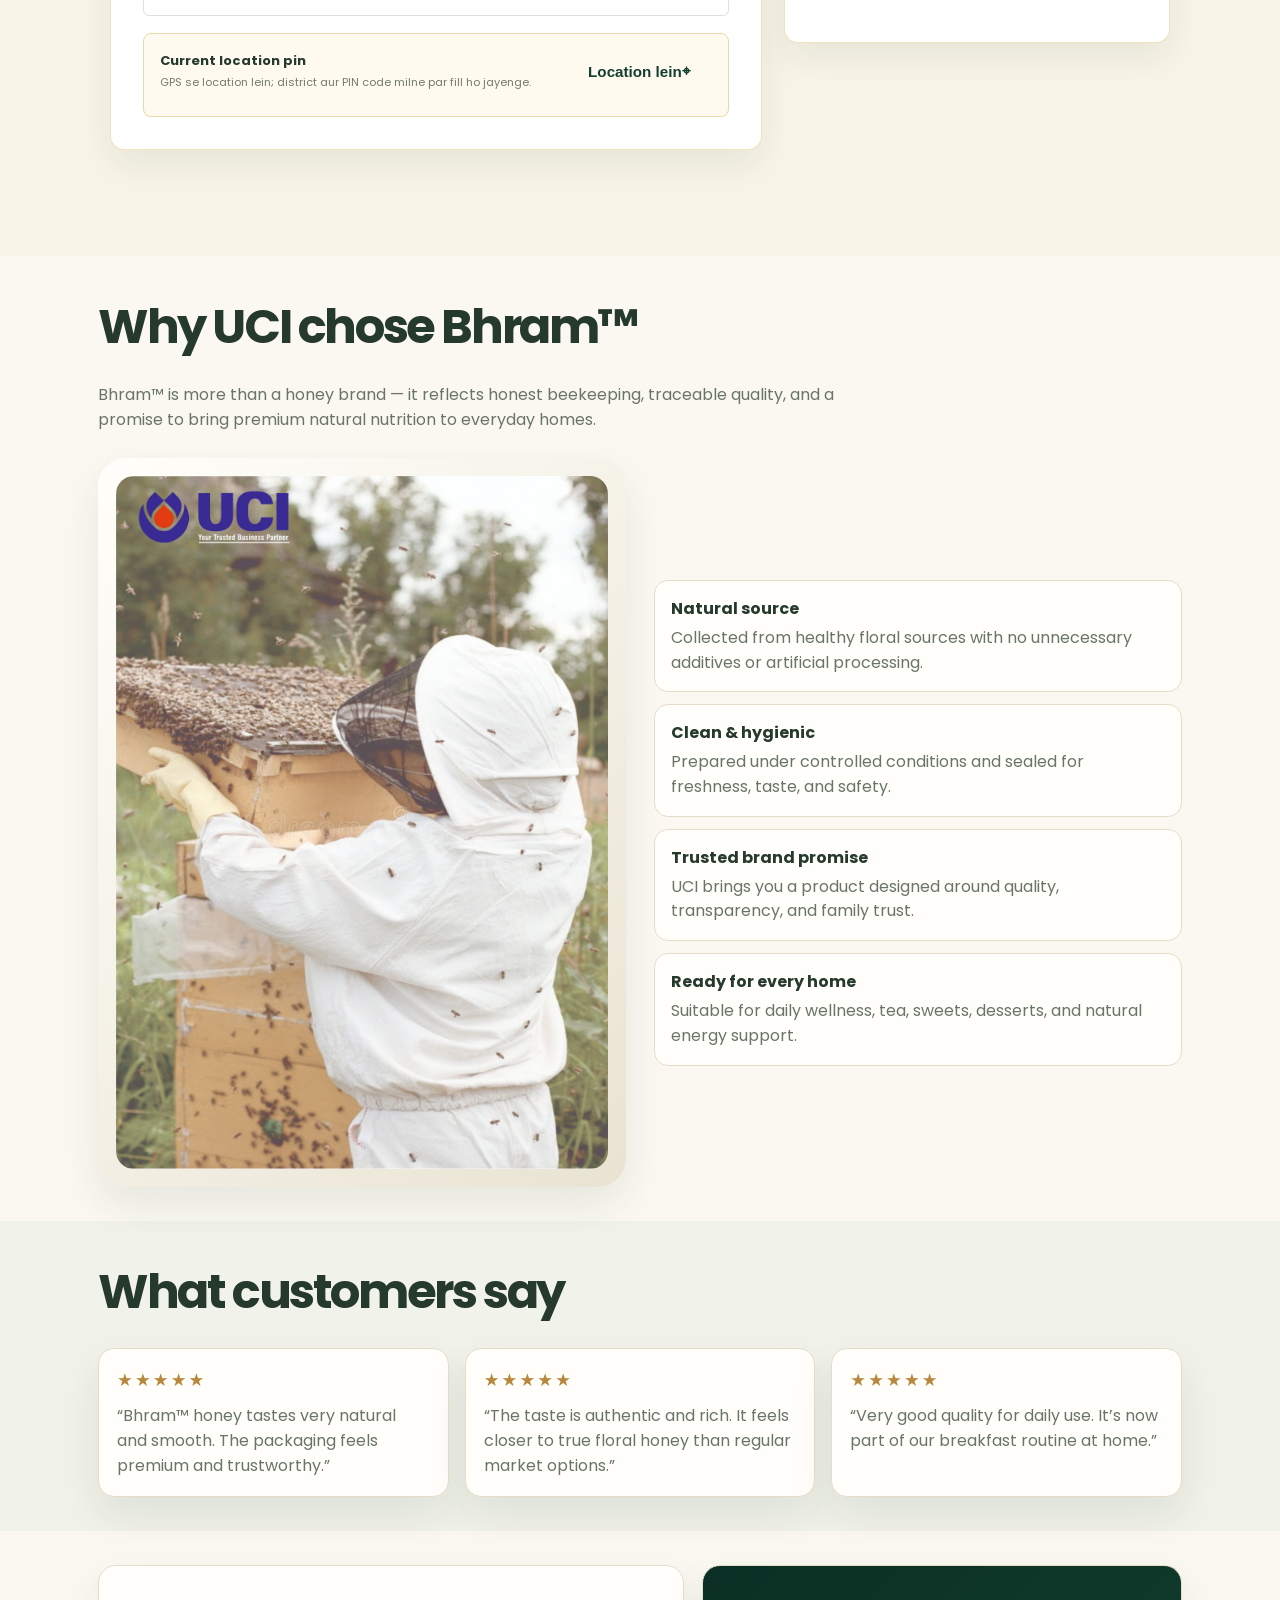
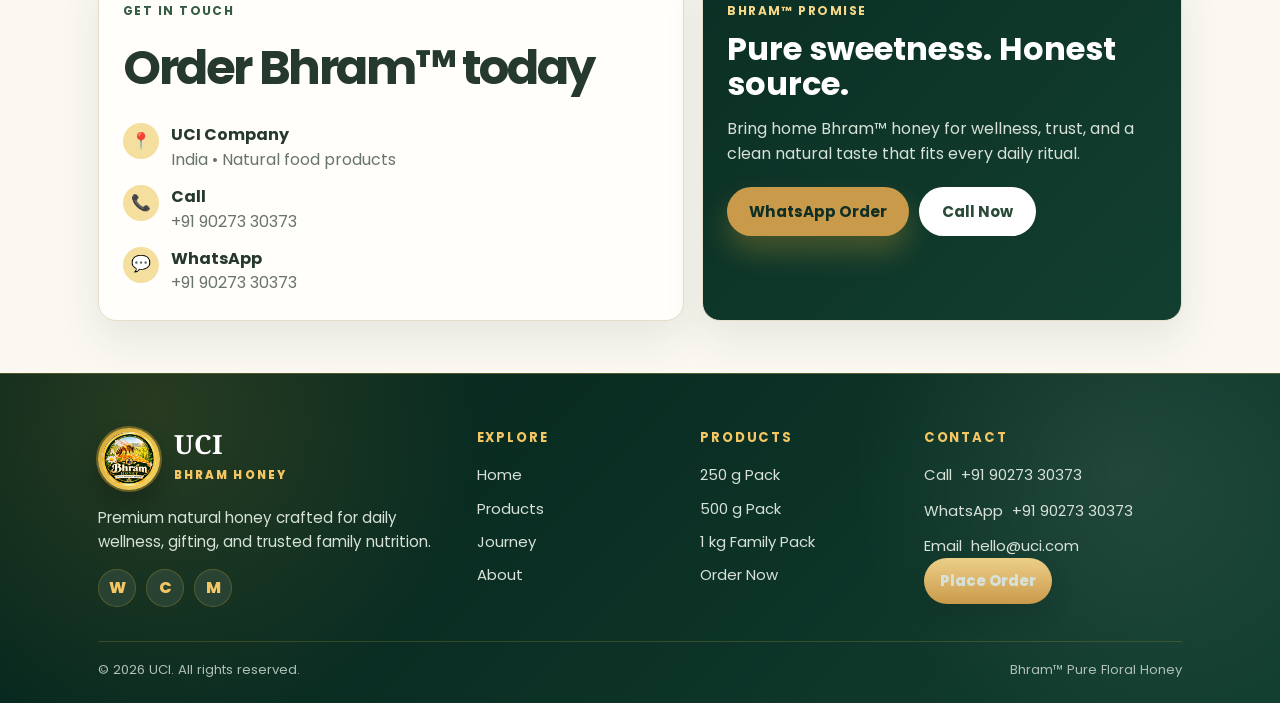
==== commit 7dd899d5: "Add lead capture and refresh storefront" ====
--- a/index.html
+++ b/index.html
@@ -256,25 +256,20 @@
 section{padding:34px 0}
 .headline{font-size:clamp(1.9rem,4vw,3rem);margin:0 0 18px;letter-spacing:-.05em}
 .subhead{color:var(--mut);margin:0 0 26px;max-width:760px}
-.product-grid{display:grid;grid-template-columns:repeat(3,minmax(0,1fr));gap:20px;align-items:stretch}
-.product-card{position:relative;display:flex;flex-direction:column;background:linear-gradient(180deg,#fffefa 0%,#f8f5eb 100%);border:1px solid rgba(119,133,91,.28);border-radius:20px;overflow:hidden;box-shadow:0 18px 42px rgba(36,63,45,.08);transition:transform .25s ease,box-shadow .25s ease,border-color .25s ease}
-.product-card:before{content:"";position:absolute;inset:0 0 auto;height:4px;background:linear-gradient(90deg,#355b43,#c99a4a,#355b43);opacity:.9}
-.product-card:hover{transform:translateY(-6px);border-color:rgba(201,154,74,.72);box-shadow:0 26px 56px rgba(36,63,45,.14)}
-.product-card .img-box{position:relative;height:248px;background:#f4e5ad;display:flex;align-items:center;justify-content:center;padding:0;border-bottom:1px solid rgba(213,165,50,.26);overflow:hidden}
-.product-card .img-box:after{content:"";position:absolute;inset:0;background:linear-gradient(180deg,rgba(5,28,21,.02),rgba(5,28,21,.08));pointer-events:none}
-.product-card .img-box img{position:absolute;inset:0;z-index:1;width:100%;height:100%;object-fit:cover;transition:transform .35s ease,filter .35s ease}
-.product-card:hover .img-box img{transform:scale(1.045)}
-.product-card .body{display:flex;flex:1;flex-direction:column;padding:22px 20px 20px}
-.product-card .meta{display:flex;justify-content:space-between;align-items:center;gap:10px;margin-bottom:14px}
-.product-card .meta span{display:inline-flex;align-items:center;min-height:28px;color:#123f30;font-size:.68rem;font-weight:800;letter-spacing:.1em;text-transform:uppercase}
-.product-card .meta span:first-child{padding:7px 10px;border-radius:999px;background:rgba(18,63,48,.08);border:1px solid rgba(18,63,48,.1)}
-.product-card .meta span:last-child{color:#0b2f24}
-.product-card h3{margin:0 0 9px;font-size:1.25rem;line-height:1.2;color:#092c22}
-.product-card p{margin:0;color:var(--mut);font-size:.95rem;line-height:1.6}
-.price-row{display:flex;justify-content:space-between;align-items:center;gap:12px;margin-top:auto;padding-top:20px}
-.price{font-weight:800;color:#a97932;font-size:1.22rem;letter-spacing:.01em}
-.add-btn{background:linear-gradient(180deg,#eac978,#c99a4a);border:none;border-radius:999px;min-width:86px;padding:11px 18px;font-weight:800;color:#26392d;cursor:pointer;box-shadow:0 10px 20px rgba(168,126,57,.2);transition:transform .2s ease,box-shadow .2s ease,background .2s ease}
-.add-btn:hover{transform:translateY(-1px);box-shadow:0 16px 28px rgba(213,165,50,.32)}
+.product-grid{display:grid;grid-template-columns:repeat(2,minmax(0,1fr));gap:18px;align-items:stretch;max-width:780px;margin:0 auto}
+.product-card{position:relative;display:flex;flex-direction:column;background:linear-gradient(180deg,#f6f1e7 0%,#f0e8d8 100%);border:1px solid rgba(76,98,82,.08);border-radius:20px;overflow:hidden;box-shadow:0 14px 28px rgba(40,49,38,.08);transition:transform .25s ease,box-shadow .25s ease}
+.product-card:hover{transform:translateY(-4px);box-shadow:0 20px 36px rgba(40,49,38,.12)}
+.product-card .img-box{position:relative;display:flex;align-items:center;justify-content:center;height:260px;padding:26px 12px 8px;background:linear-gradient(180deg,#f8f4ec 0%,#efe4c8 100%)}
+.product-card .img-box:before{content:"";position:absolute;inset:0;background:radial-gradient(circle at 20% 15%,rgba(255,255,255,.5),transparent 30%)}
+.product-card .img-box img{position:relative;z-index:1;width:82%;height:88%;object-fit:contain;filter:drop-shadow(0 12px 18px rgba(0,0,0,.18))}
+.product-card .body{display:flex;flex:1;flex-direction:column;align-items:center;padding:18px 16px 20px;text-align:center;background:rgba(255,255,255,.06)}
+.product-card h3{margin:0;font-size:1.05rem;line-height:1.35;color:#1e3129;font-weight:700;letter-spacing:-.02em}
+.product-card .status{margin:10px 0 0;color:#2a3d2f;font-size:.92rem;font-weight:600;opacity:.9}
+.product-card .status.is-price{color:#1b352d;font-weight:700;font-size:1.04rem}
+.product-card .order-btn{display:block;margin-top:18px;width:100%;border:none;border-radius:999px;padding:14px 16px;background:linear-gradient(180deg,#365e46,#1d3f2d);color:#fdf8ed;font-weight:700;cursor:pointer;letter-spacing:.02em;box-shadow:0 12px 22px rgba(21,57,39,.2);transition:transform .2s ease,box-shadow .2s ease;text-align:center;text-decoration:none}
+.product-card .order-btn:hover{transform:translateY(-1px);box-shadow:0 16px 28px rgba(21,57,39,.28)}
+.product-card .product-badge{position:absolute;left:14px;top:14px;z-index:2;padding:7px 10px;border-radius:999px;background:linear-gradient(180deg,#eb5f55,#d94a3d);color:#fff;font-size:.62rem;font-weight:800;letter-spacing:.08em;text-transform:uppercase;box-shadow:0 10px 18px rgba(217,74,61,.18)}
+.product-card .product-badge.is-muted{background:rgba(0,0,0,.08);color:#e7e4dd}
 .promo{background:linear-gradient(135deg,#fffefa,#f1ead7);border-radius:26px;padding:22px;border:1px solid rgba(119,133,91,.25)}
 .promo-box{display:grid;grid-template-columns:1.2fr .8fr;gap:18px;align-items:center}
 .promo-box h3{margin:0 0 8px;font-size:clamp(1.7rem,2vw,2.5rem)}
@@ -451,9 +446,54 @@
   .process-scene.active,.process-progress span{animation:none;transition:none}
   .flower-group,.bee-fly,.bee-dots circle,.hives,.beekeeper-2d,.extractor,.honey-stream,.bottle-2d,.lab-tube,.scan-beam{animation:none}
 }
+.welcome-popup{position:fixed;inset:0;z-index:1000;display:flex;align-items:center;justify-content:center;padding:20px;background:rgba(8,41,31,.72);backdrop-filter:blur(10px);opacity:0;visibility:hidden;pointer-events:none;transition:opacity .25s ease,visibility .25s ease}
+.welcome-popup.is-open{opacity:1;visibility:visible;pointer-events:auto}
+.welcome-dialog{position:relative;width:min(100%,440px);overflow:hidden;border:1px solid rgba(213,165,50,.42);border-radius:22px;background:linear-gradient(180deg,#fffefa,#f8f1dd);box-shadow:0 30px 80px rgba(8,41,31,.35);padding:28px;color:#26392d;text-align:center}
+.welcome-dialog:before{content:"";position:absolute;inset:0;background:radial-gradient(circle at 50% -20%,rgba(213,165,50,.28),transparent 42%);pointer-events:none}
+.welcome-dialog>*{position:relative;z-index:1}
+.welcome-close{position:absolute;top:14px;right:14px;z-index:2;width:36px;height:36px;border:1px solid rgba(53,91,67,.22);border-radius:50%;background:rgba(255,255,255,.72);color:#294b38;font-size:1.4rem;line-height:1;cursor:pointer}
+.welcome-logo{width:92px;height:92px;margin:0 auto 14px;border-radius:50%;padding:5px;background:linear-gradient(135deg,#d5a532,#f4d565);box-shadow:0 0 0 3px rgba(213,165,50,.22),0 16px 28px rgba(36,63,45,.16)}
+.welcome-logo img{width:100%;height:100%;border-radius:50%;object-fit:cover;background:#fff}
+.welcome-dialog h2{margin:0;font-family:var(--serif);font-size:clamp(1.85rem,7vw,2.65rem);line-height:1.05;color:#123f30}
+.welcome-dialog p{margin:10px auto 20px;max-width:320px;color:#667265;font-size:.94rem}
+.welcome-form{display:grid;gap:13px;text-align:left}
+.welcome-field{display:grid;gap:7px}
+.welcome-field span{font-weight:700;font-size:.84rem;color:#294b38}
+.welcome-field input{width:100%;border:1px solid rgba(53,91,67,.22);border-radius:14px;background:#fff;padding:13px 14px;color:#26392d;font:500 .95rem Poppins,system-ui,sans-serif;outline:none}
+.welcome-field input:focus{border-color:#c99a4a;box-shadow:0 0 0 4px rgba(201,154,74,.16)}
+.welcome-submit{width:100%;margin-top:5px;border:0;border-radius:999px;background:linear-gradient(180deg,#edcf88,#c99a4a);color:#102f24;padding:13px 20px;font-weight:800;font-size:.96rem;cursor:pointer;box-shadow:0 14px 26px rgba(201,154,74,.28)}
+.welcome-submit:disabled{cursor:wait;opacity:.72}
+.welcome-note{margin:10px 0 0;color:#697568;font-size:.78rem;text-align:center}
+.welcome-status{min-height:18px;margin:4px 0 0;color:#697568;font-size:.78rem;text-align:center}
+body.popup-lock{overflow:hidden}
+@media(max-width:560px){
+  .welcome-dialog{padding:24px 18px;border-radius:18px}
+  .welcome-logo{width:78px;height:78px}
+}
 </style>
 </head>
 <body>
+<div class="welcome-popup" id="welcomePopup" role="dialog" aria-modal="true" aria-labelledby="welcomeTitle">
+  <div class="welcome-dialog">
+    <button class="welcome-close" id="welcomeClose" type="button" aria-label="Close welcome popup">&times;</button>
+    <div class="welcome-logo"><img src="assets/logo home.png" alt="UCI logo"></div>
+    <h2 id="welcomeTitle">Welcome to UCI</h2>
+    <p>Please enter your name and mobile number to continue.</p>
+    <form class="welcome-form" id="welcomeForm">
+      <label class="welcome-field">
+        <span>Name</span>
+        <input id="visitorName" name="visitorName" type="text" autocomplete="name" maxlength="80" placeholder="Enter your name" required>
+      </label>
+      <label class="welcome-field">
+        <span>Mobile No.</span>
+        <input id="visitorMobile" name="visitorMobile" type="tel" inputmode="numeric" autocomplete="tel" pattern="[0-9]{10}" maxlength="10" placeholder="10 digit mobile number" title="Please enter a valid 10 digit mobile number" required>
+      </label>
+      <button class="welcome-submit" type="submit">Continue</button>
+      <p class="welcome-status" id="welcomeStatus" role="status" aria-live="polite"></p>
+      <p class="welcome-note">Your details stay in this browser only.</p>
+    </form>
+  </div>
+</div>
 <header>
   <div class="w">
     <nav id="primary-nav">
@@ -523,34 +563,45 @@
       <p class="tag" style="margin-bottom:10px;color:var(--olive);letter-spacing:.12em;text-transform:uppercase;font-size:.75rem;font-weight:700;">Bhram™ Collection</p>
       <h2 class="headline">Pure honey for daily Wellness</h2>
       <p class="subhead">Carefully collected from healthy flowers and packed for families who want authenticity, taste, and trust in every spoon.</p>
+
       <div class="product-grid">
         <article class="product-card">
-          <div class="img-box"><img src="assets/1.png" alt="Bhram honey jar"></div>
+          <span class="product-badge is-muted">New</span>
+          <div class="img-box"><img src="assets/1.png" alt="Bhram Honey"></div>
           <div class="body">
-            <div class="meta"><span>Best Seller</span><span>250 g</span></div>
-            <h3>Bhram™ Honey</h3>
-            <p>Golden, floral, and naturally</p>
-            <div class="price-row"><div class="price">₹380</div><button class="add-btn" data-size="250g">Order</button></div>
+            <h3>Bhram Honey</h3>
+            <p class="status">250 Gm / 380 Rs.</p>
+            <a class="order-btn" href="order.html?size=250g">अभी ऑर्डर करें</a>
           </div>
         </article>
 
         <article class="product-card">
-          <div class="img-box"><img src="assets/2.png" alt="Bhram honey pack"></div>
+          <span class="product-badge is-muted">New</span>
+          <div class="img-box"><img src="assets/2.png" alt="Bhram Curd"></div>
           <div class="body">
-            <div class="meta"><span>Popular</span><span>500 g</span></div>
-            <h3>Classic Jar</h3>
-            <p>Perfect for daily use, tea, desserts.</p>
-            <div class="price-row"><div class="price">₹690</div><button class="add-btn" data-size="500g">Order</button></div>
+            <h3>Bhram Honey</h3>
+            <p class="status">500 Gm / 690 Rs.</p>
+            <a class="order-btn" href="order.html?size=500g">अभी ऑर्डर करें</a>
           </div>
         </article>
 
+        <!-- <article class="product-card">
+          <span class="product-badge">BEST SELLER</span>
+          <div class="img-box"><img src="assets/3.png" alt="Bhram Natural Raw Forest Honey"></div>
+          <div class="body">
+            <h3>Bhram Natural Raw Forest Honey</h3>
+            <p class="status is-price">Rs. 400.00</p>
+            <button class="order-btn" type="button">अभी ऑर्डर करें</button>
+          </div>
+        </article> -->
+
         <article class="product-card">
-          <div class="img-box"><img src="assets/4.png" alt="Bhram premium honey pack"></div>
+          <span class="product-badge is-muted">Fresh</span>
+          <div class="img-box"><img src="assets/4.png" alt="Bhram Dairy Pure Sars Oil"></div>
           <div class="body">
-            <div class="meta"><span>Premium</span><span>1 kg</span></div>
-            <h3>Family Pack</h3>
-            <p>Large-sized pack made for homes.</p>
-            <div class="price-row"><div class="price">₹1,350</div><button class="add-btn" data-size="1kg">Order</button></div>
+            <h3>Bhram Dairy Pure Sars Oil</h3>
+            <p class="status">1 KG / 1380 Rs.</p>
+            <a class="order-btn" href="order.html?size=1kg">अभी ऑर्डर करें</a>
           </div>
         </article>
       </div>
@@ -1020,6 +1071,109 @@
 <a class="wa" href="https://wa.me/919027330373" aria-label="WhatsApp">💬</a>
 
 <script>
+var welcomePopup = document.getElementById('welcomePopup');
+var welcomeForm = document.getElementById('welcomeForm');
+var welcomeClose = document.getElementById('welcomeClose');
+var visitorName = document.getElementById('visitorName');
+var visitorMobile = document.getElementById('visitorMobile');
+var welcomeStatus = document.getElementById('welcomeStatus');
+var welcomeSubmit = welcomeForm ? welcomeForm.querySelector('.welcome-submit') : null;
+var UCI_SHEET_WEB_APP_URL = 'https://script.google.com/macros/s/AKfycbyrCYAt-REvPc8q81i6muIi0WIgufI0kPTpl6YBnY7Z4xKv5JWdyaJSnmPek-KjNXPa6w/exec';
+
+function openWelcomePopup(){
+  if(!welcomePopup) return;
+  welcomePopup.classList.add('is-open');
+  document.body.classList.add('popup-lock');
+  window.setTimeout(function(){
+    if(visitorName){
+      visitorName.focus();
+    }
+  }, 120);
+}
+
+function closeWelcomePopup(){
+  if(!welcomePopup) return;
+  welcomePopup.classList.remove('is-open');
+  document.body.classList.remove('popup-lock');
+}
+
+function submitLeadToGoogleSheet(data){
+  var query = new URLSearchParams(data).toString();
+  var separator = UCI_SHEET_WEB_APP_URL.indexOf('?') === -1 ? '?' : '&';
+  var submitUrl = UCI_SHEET_WEB_APP_URL + separator + query + '&cacheBust=' + Date.now();
+  localStorage.setItem('uciLastSheetSubmitUrl', submitUrl);
+  return fetch(submitUrl, {
+    method: 'GET',
+    mode: 'no-cors',
+    credentials: 'omit',
+    cache: 'no-store'
+  });
+}
+
+window.addEventListener('load', openWelcomePopup);
+
+if(welcomeClose){
+  welcomeClose.addEventListener('click', closeWelcomePopup);
+}
+
+if(visitorMobile){
+  visitorMobile.addEventListener('input', function(){
+    this.value = this.value.replace(/\D/g, '').slice(0, 10);
+  });
+}
+
+if(welcomeForm){
+  welcomeForm.addEventListener('submit', function(event){
+    event.preventDefault();
+    if(!welcomeForm.checkValidity()){
+      welcomeForm.reportValidity();
+      return;
+    }
+    var leadData = {
+      name: visitorName.value.trim(),
+      mobile: visitorMobile.value.trim(),
+      page: window.location.href,
+      submittedAt: new Date().toISOString()
+    };
+    localStorage.setItem('uciVisitorName', leadData.name);
+    localStorage.setItem('uciVisitorMobile', leadData.mobile);
+
+    if(!UCI_SHEET_WEB_APP_URL){
+      if(welcomeStatus){
+        welcomeStatus.textContent = 'Google Sheet Web App URL is missing.';
+      }
+      return;
+    }
+
+    if(welcomeSubmit){
+      welcomeSubmit.disabled = true;
+      welcomeSubmit.textContent = 'Saving...';
+    }
+    if(welcomeStatus){
+      welcomeStatus.textContent = 'Saving your details...';
+    }
+
+    submitLeadToGoogleSheet(leadData).then(function(){
+      if(welcomeStatus){
+        welcomeStatus.textContent = 'Saved. Thank you.';
+      }
+      closeWelcomePopup();
+      if(welcomeSubmit){
+        welcomeSubmit.disabled = false;
+        welcomeSubmit.textContent = 'Continue';
+      }
+    }).catch(function(){
+      if(welcomeStatus){
+        welcomeStatus.textContent = 'Could not save. Please check deployment access.';
+      }
+      if(welcomeSubmit){
+        welcomeSubmit.disabled = false;
+        welcomeSubmit.textContent = 'Continue';
+      }
+    });
+  });
+}
+
 var count = 0;
 var cartBtn = document.getElementById('cartBtn');
 var cc = document.getElementById('cc');
--- a/css/order.css
+++ b/css/order.css
@@ -1,6 +1,6 @@
 .order-page {
   min-height: 100vh;
-  background: #f8f4e7;
+  background: #fff;
 }
 
 .order-header {
@@ -34,6 +34,7 @@
 
 .order-intro h1 {
   margin: 0;
+  color: var(--green);
   font-family: var(--serif);
   font-size: clamp(40px, 6vw, 62px);
   line-height: 1.2;
@@ -86,6 +87,7 @@
 
 .order-section-heading h2 {
   margin: 0;
+  color: var(--green);
   font-size: 20px;
   line-height: 1.4;
 }
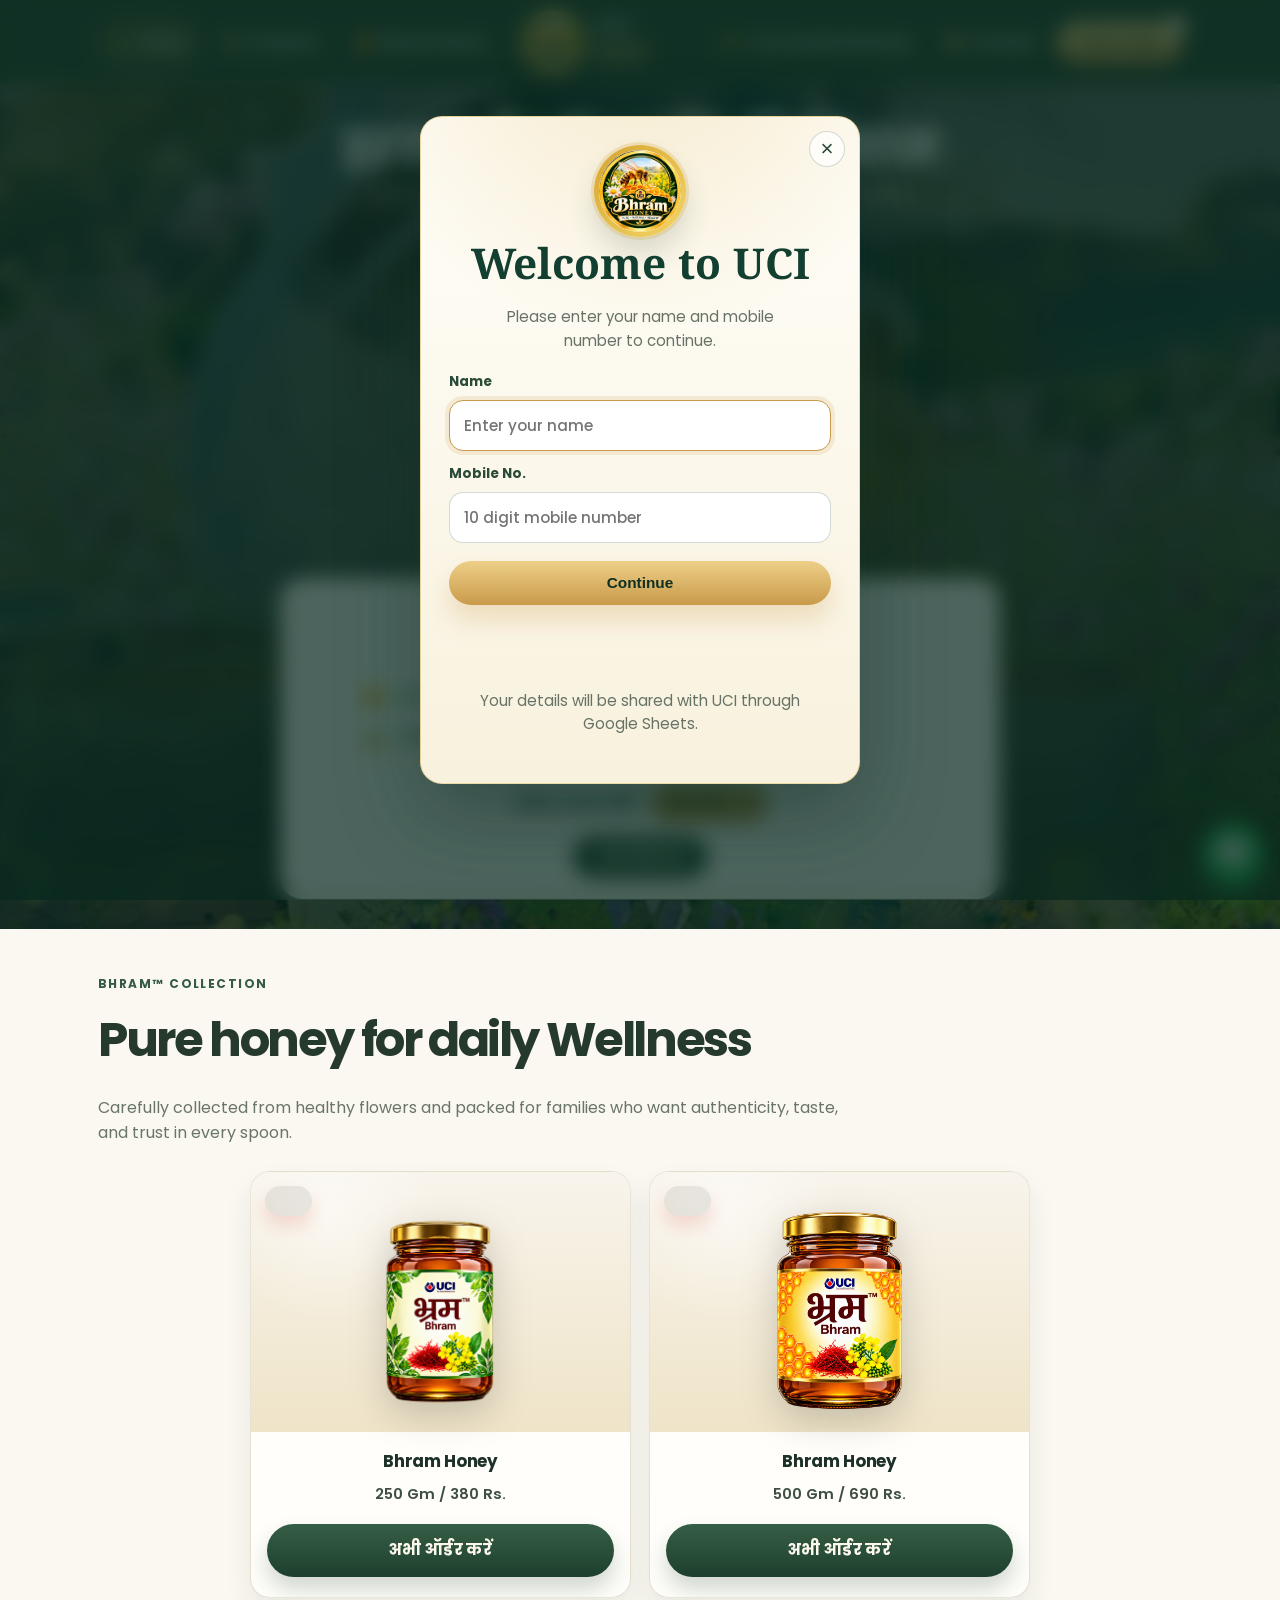
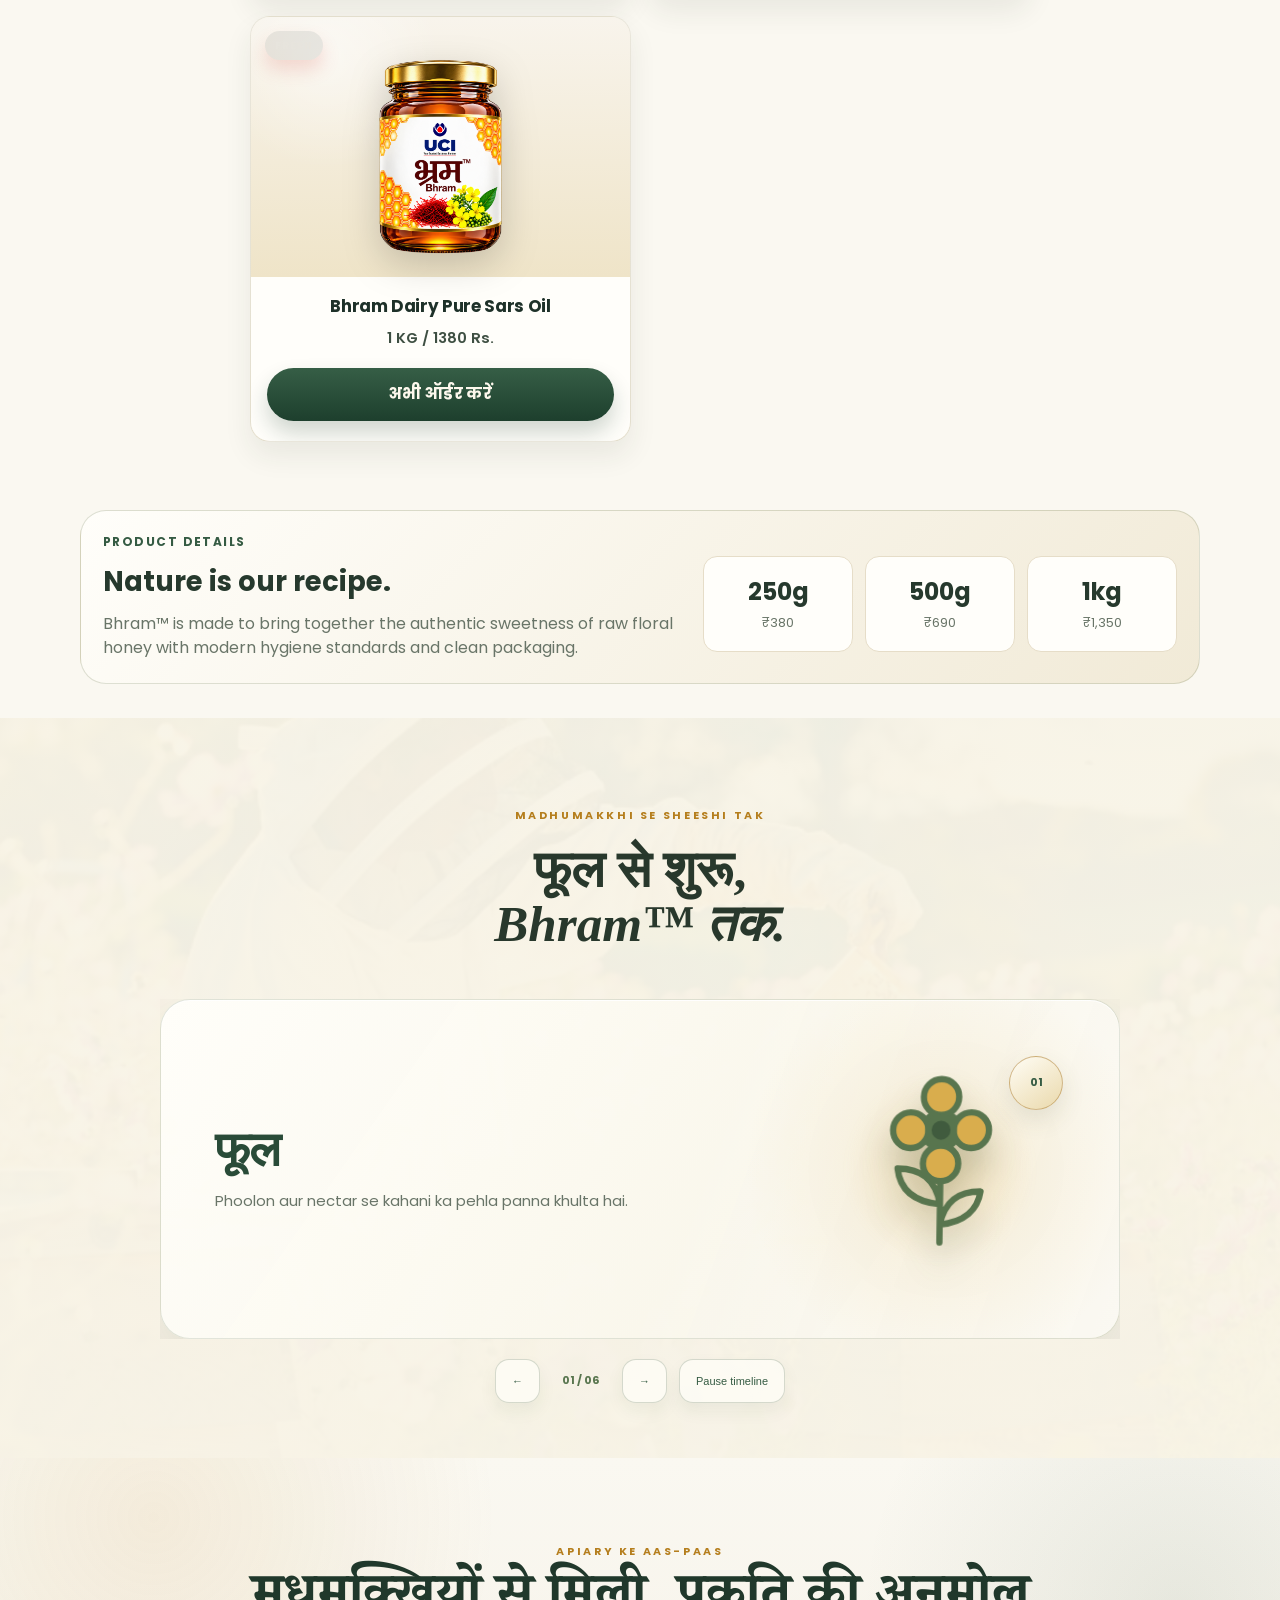
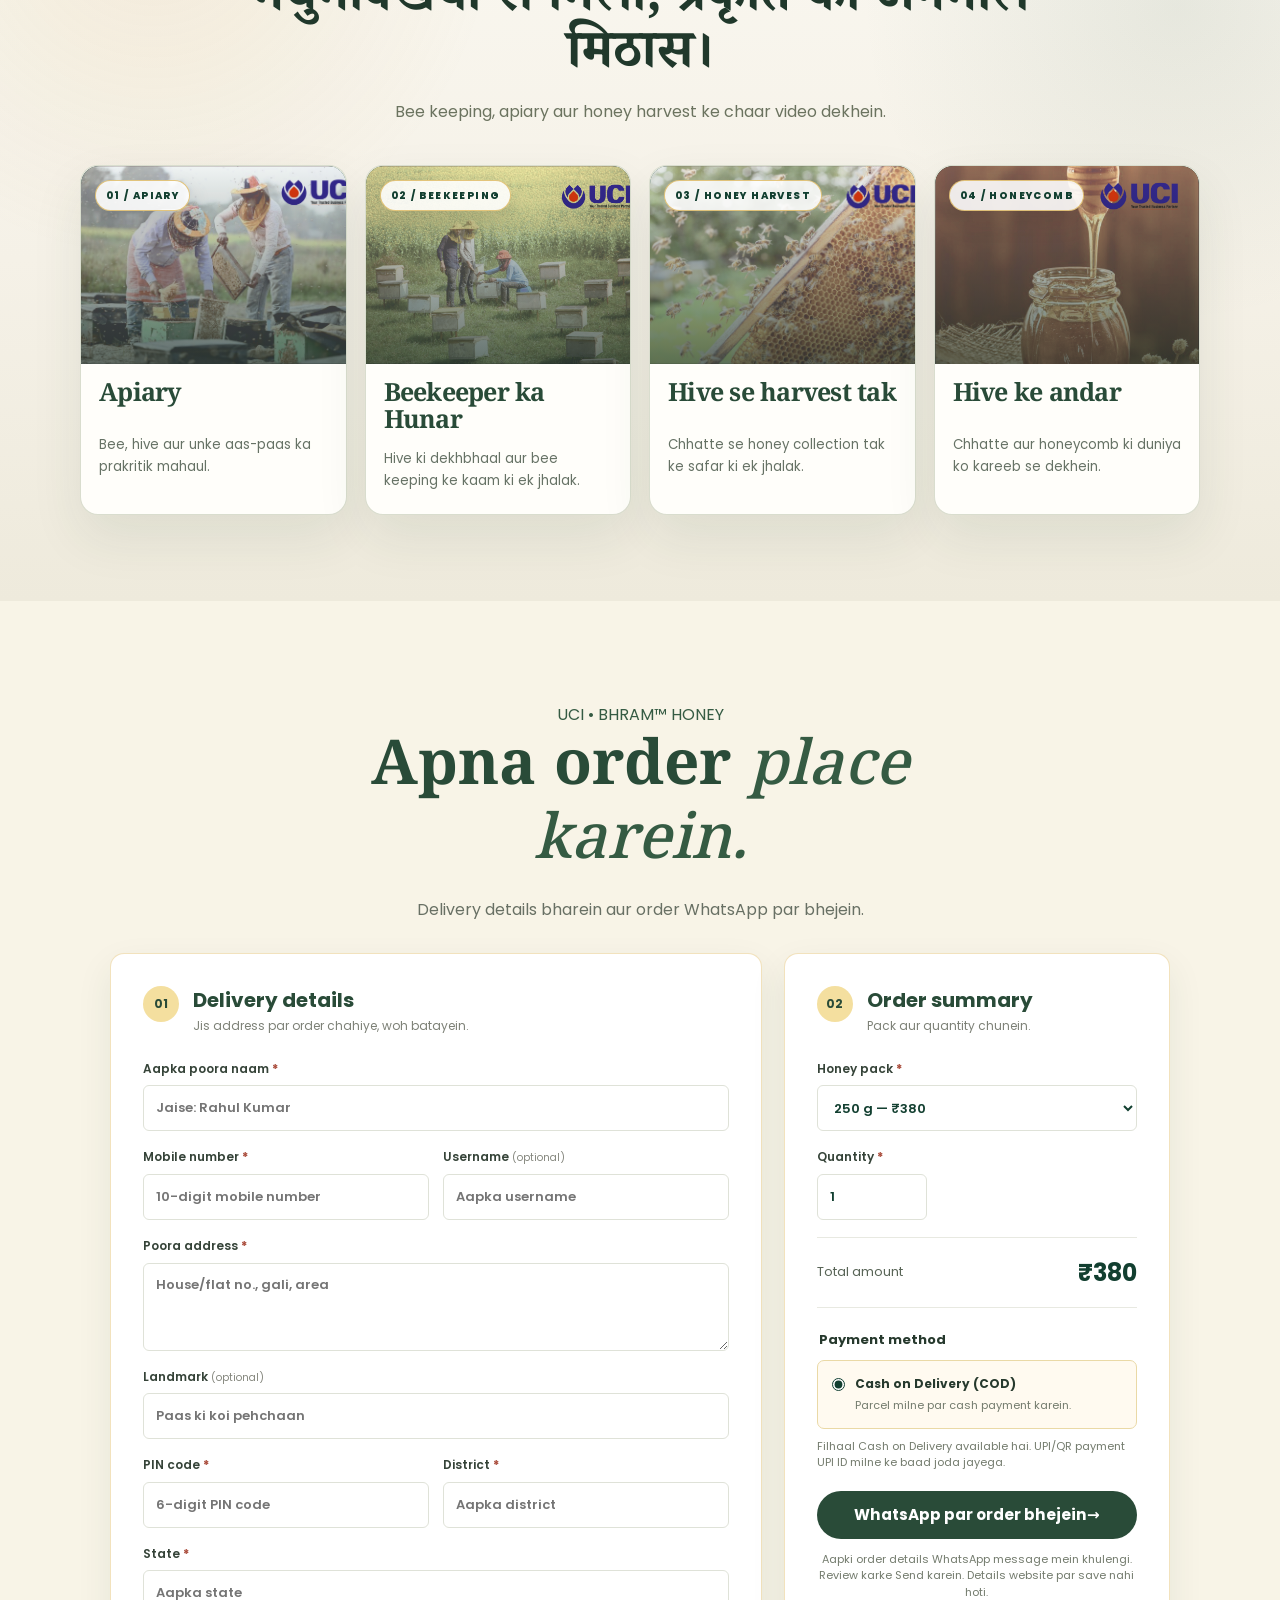
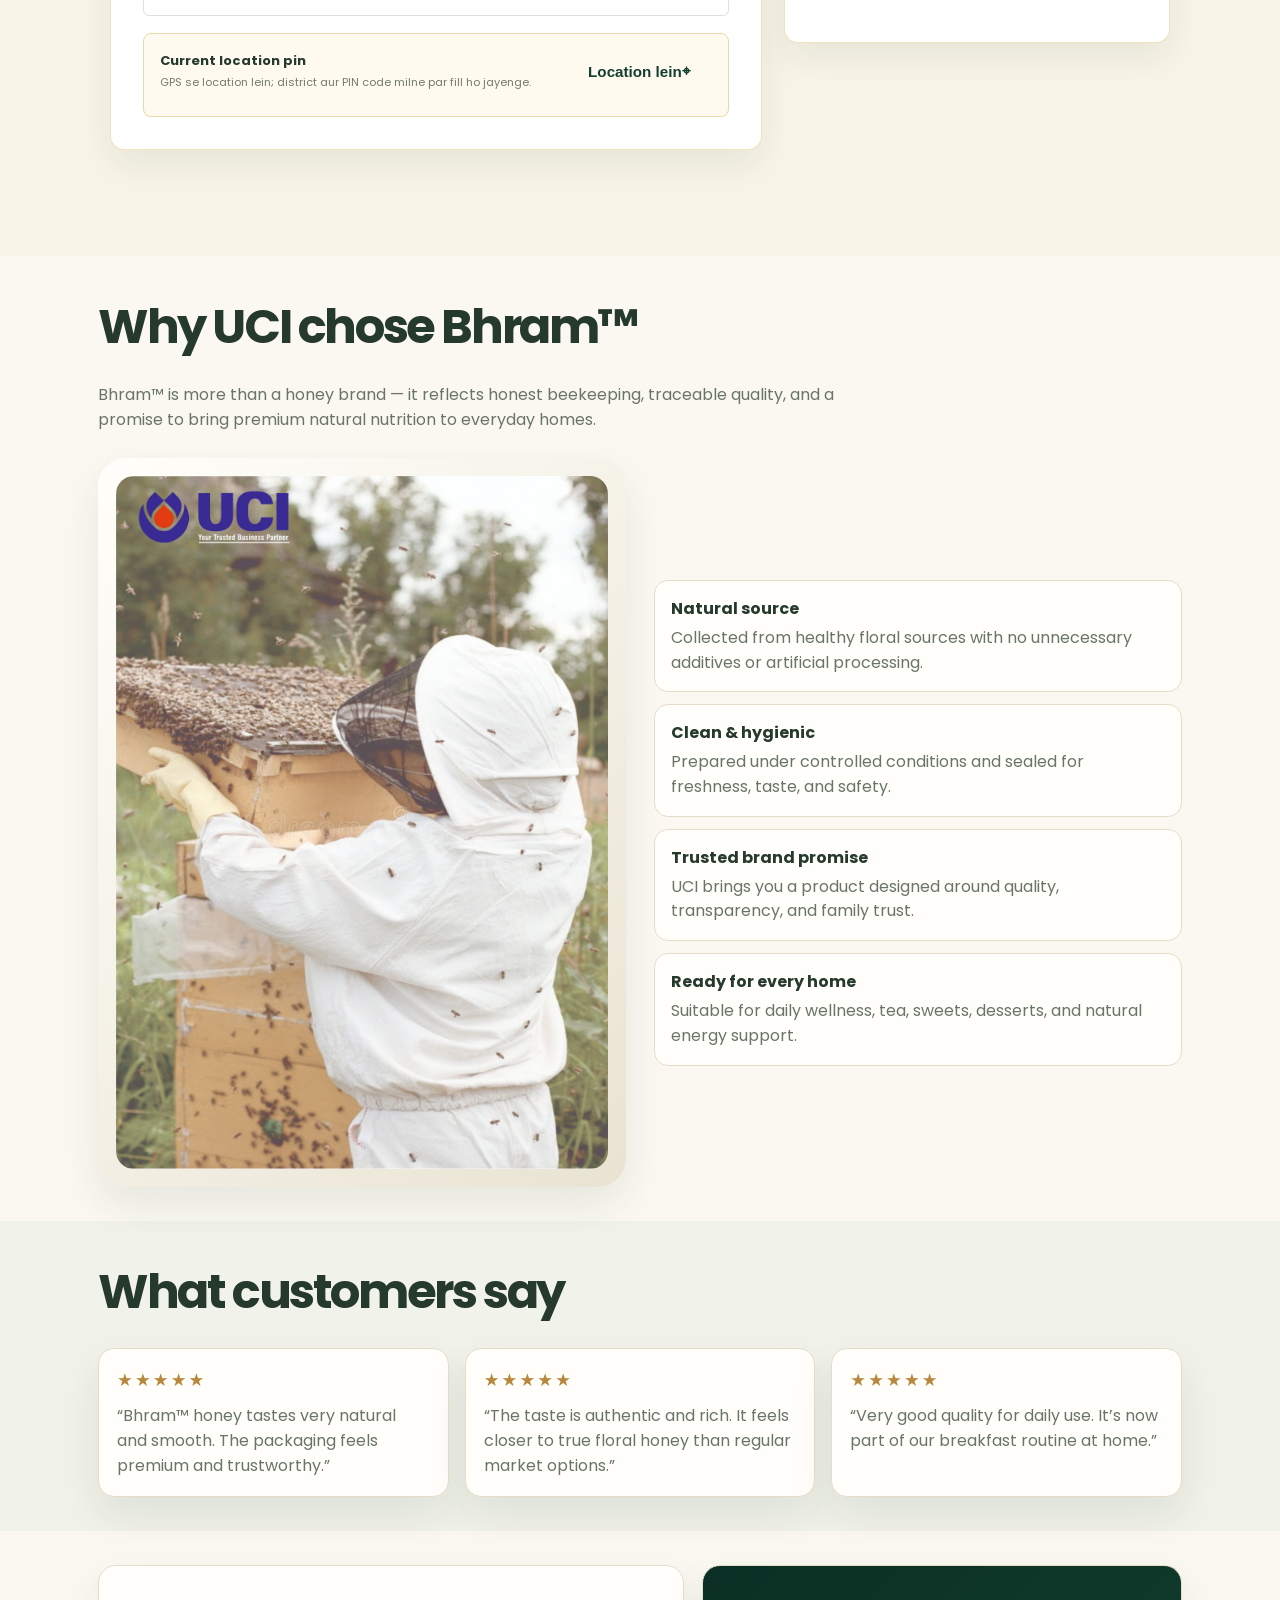
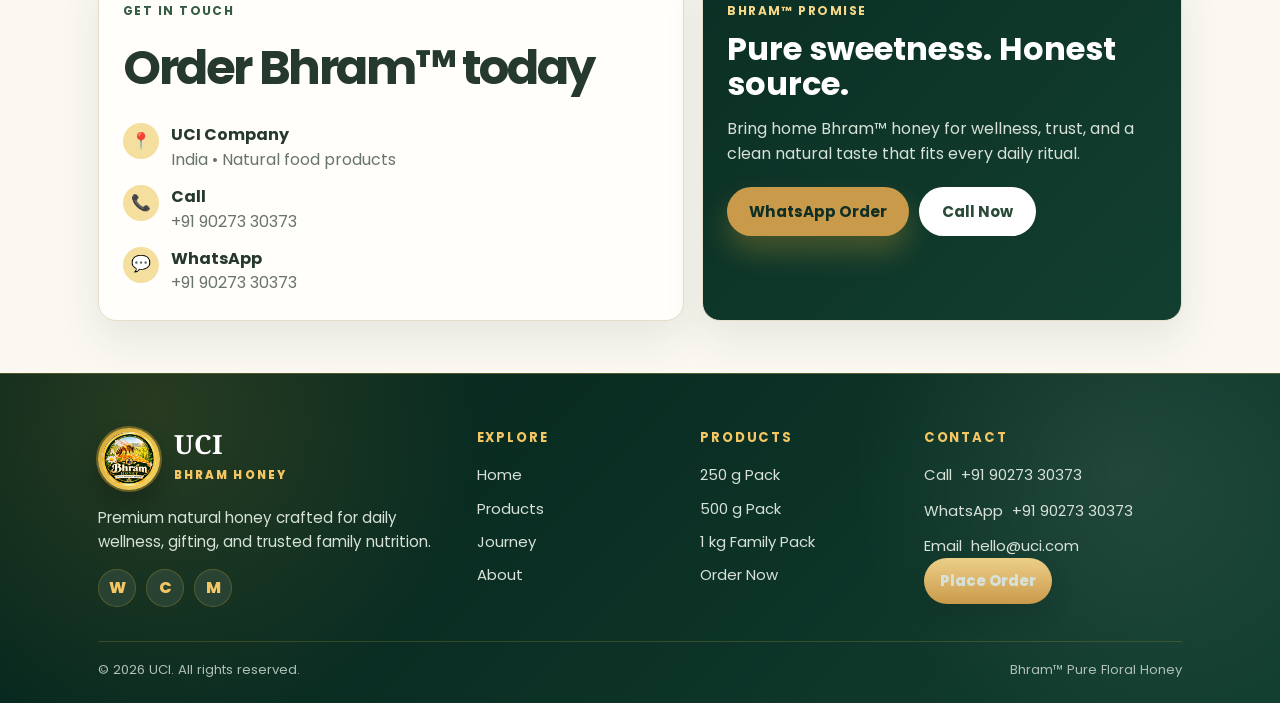
==== commit f2ca44ae: "Confirm popup leads are saved to Google Sheets" ====
--- a/index.html
+++ b/index.html
@@ -490,7 +490,7 @@
       </label>
       <button class="welcome-submit" type="submit">Continue</button>
       <p class="welcome-status" id="welcomeStatus" role="status" aria-live="polite"></p>
-      <p class="welcome-note">Your details stay in this browser only.</p>
+      <p class="welcome-note">Your details will be shared with UCI through Google Sheets.</p>
     </form>
   </div>
 </div>
@@ -1098,15 +1098,43 @@
 }
 
 function submitLeadToGoogleSheet(data){
-  var query = new URLSearchParams(data).toString();
-  var separator = UCI_SHEET_WEB_APP_URL.indexOf('?') === -1 ? '?' : '&';
-  var submitUrl = UCI_SHEET_WEB_APP_URL + separator + query + '&cacheBust=' + Date.now();
-  localStorage.setItem('uciLastSheetSubmitUrl', submitUrl);
-  return fetch(submitUrl, {
-    method: 'GET',
-    mode: 'no-cors',
-    credentials: 'omit',
-    cache: 'no-store'
+  return new Promise(function(resolve, reject){
+    var callbackName = 'uciSheetCallback_' + Date.now() + '_' + Math.random().toString(36).slice(2);
+    var script = document.createElement('script');
+    var timeout = window.setTimeout(function(){
+      cleanup();
+      reject(new Error('The Google Sheet did not respond. Please try again.'));
+    }, 15000);
+
+    function cleanup(){
+      window.clearTimeout(timeout);
+      delete window[callbackName];
+      script.remove();
+    }
+
+    window[callbackName] = function(response){
+      cleanup();
+      if(response && response.ok){
+        resolve();
+      }else{
+        reject(new Error(response && response.error ? response.error : 'Could not save your details.'));
+      }
+    };
+
+    script.onerror = function(){
+      cleanup();
+      reject(new Error('Could not connect to Google Sheets. Please try again.'));
+    };
+
+    var query = new URLSearchParams({
+      name: data.name,
+      mobile: data.mobile,
+      page: data.page,
+      submittedAt: data.submittedAt,
+      callback: callbackName
+    });
+    script.src = UCI_SHEET_WEB_APP_URL + (UCI_SHEET_WEB_APP_URL.indexOf('?') === -1 ? '?' : '&') + query.toString();
+    document.head.appendChild(script);
   });
 }
 
@@ -1135,8 +1163,13 @@
       page: window.location.href,
       submittedAt: new Date().toISOString()
     };
-    localStorage.setItem('uciVisitorName', leadData.name);
-    localStorage.setItem('uciVisitorMobile', leadData.mobile);
+    if(!leadData.name || leadData.name.length > 80){
+      if(welcomeStatus){
+        welcomeStatus.textContent = 'Please enter a valid name.';
+      }
+      visitorName.focus();
+      return;
+    }
 
     if(!UCI_SHEET_WEB_APP_URL){
       if(welcomeStatus){
@@ -1162,9 +1195,9 @@
         welcomeSubmit.disabled = false;
         welcomeSubmit.textContent = 'Continue';
       }
-    }).catch(function(){
+    }).catch(function(error){
       if(welcomeStatus){
-        welcomeStatus.textContent = 'Could not save. Please check deployment access.';
+        welcomeStatus.textContent = error.message;
       }
       if(welcomeSubmit){
         welcomeSubmit.disabled = false;
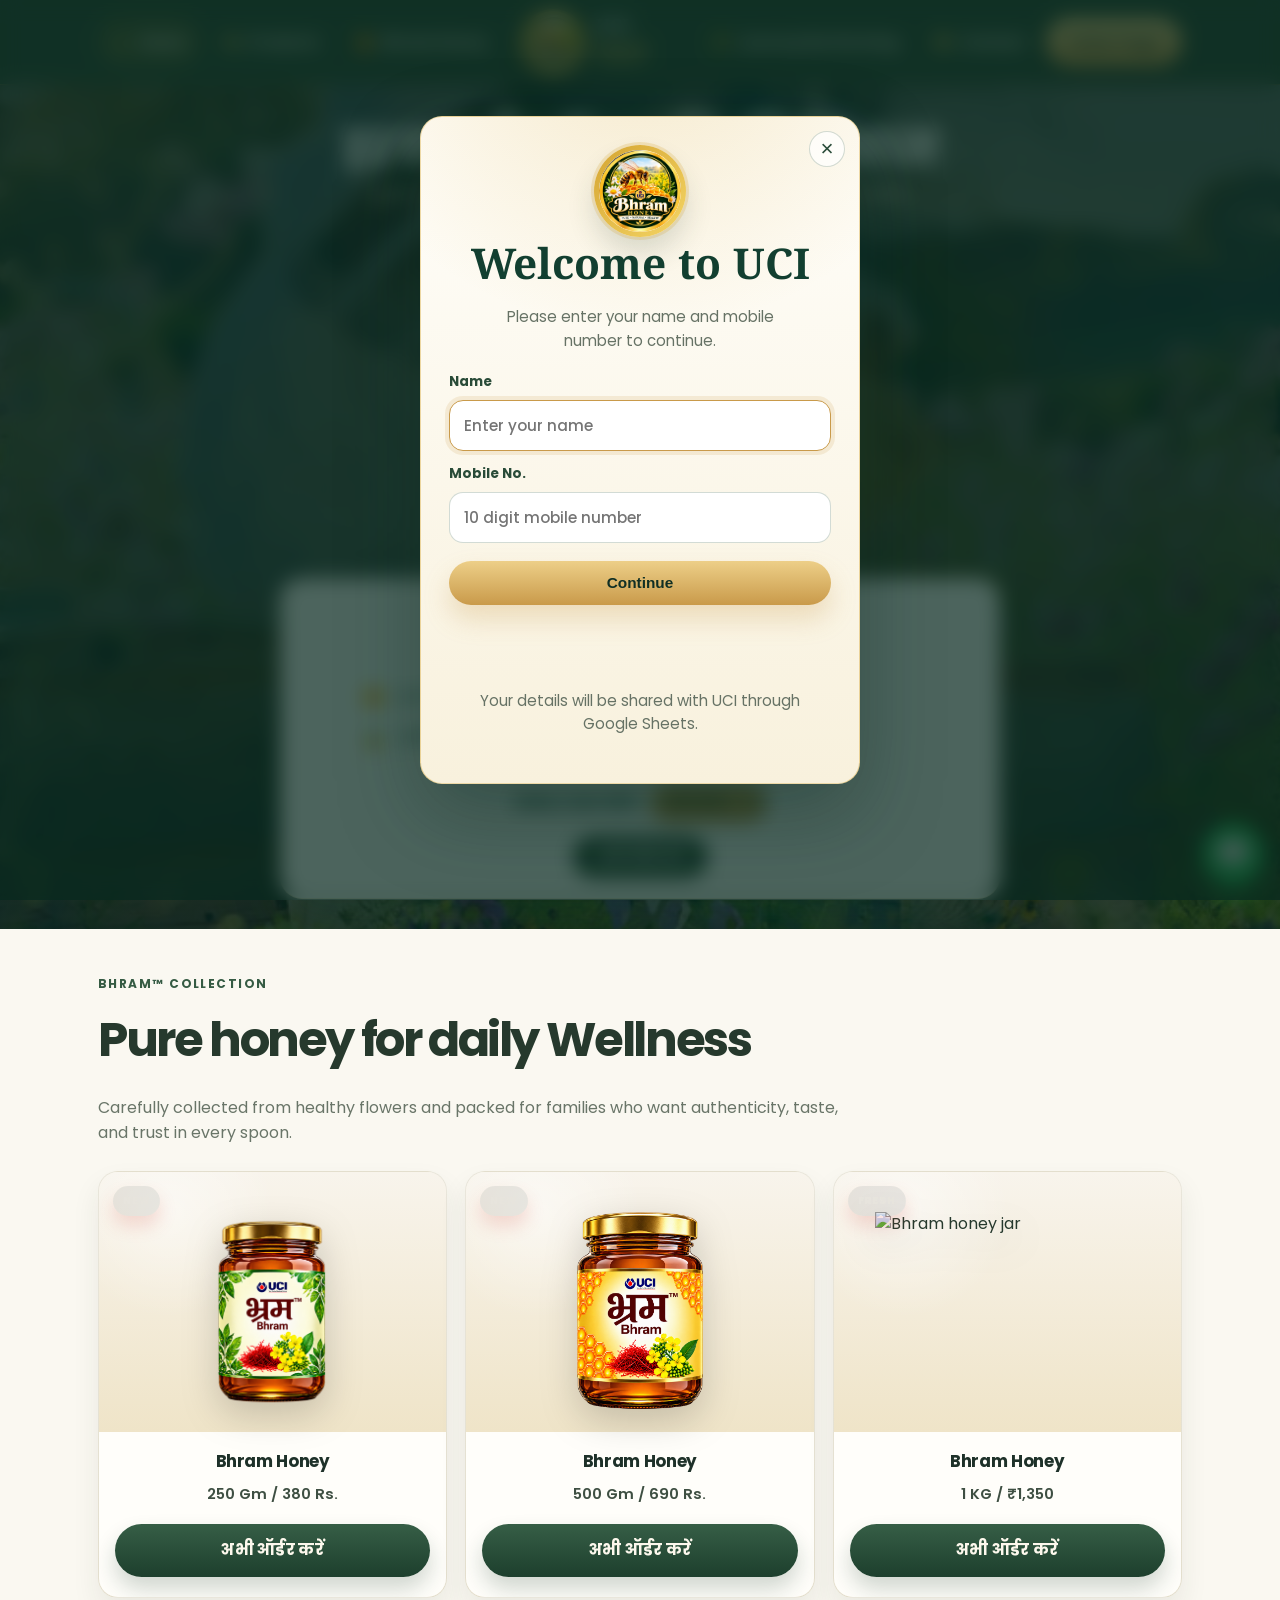
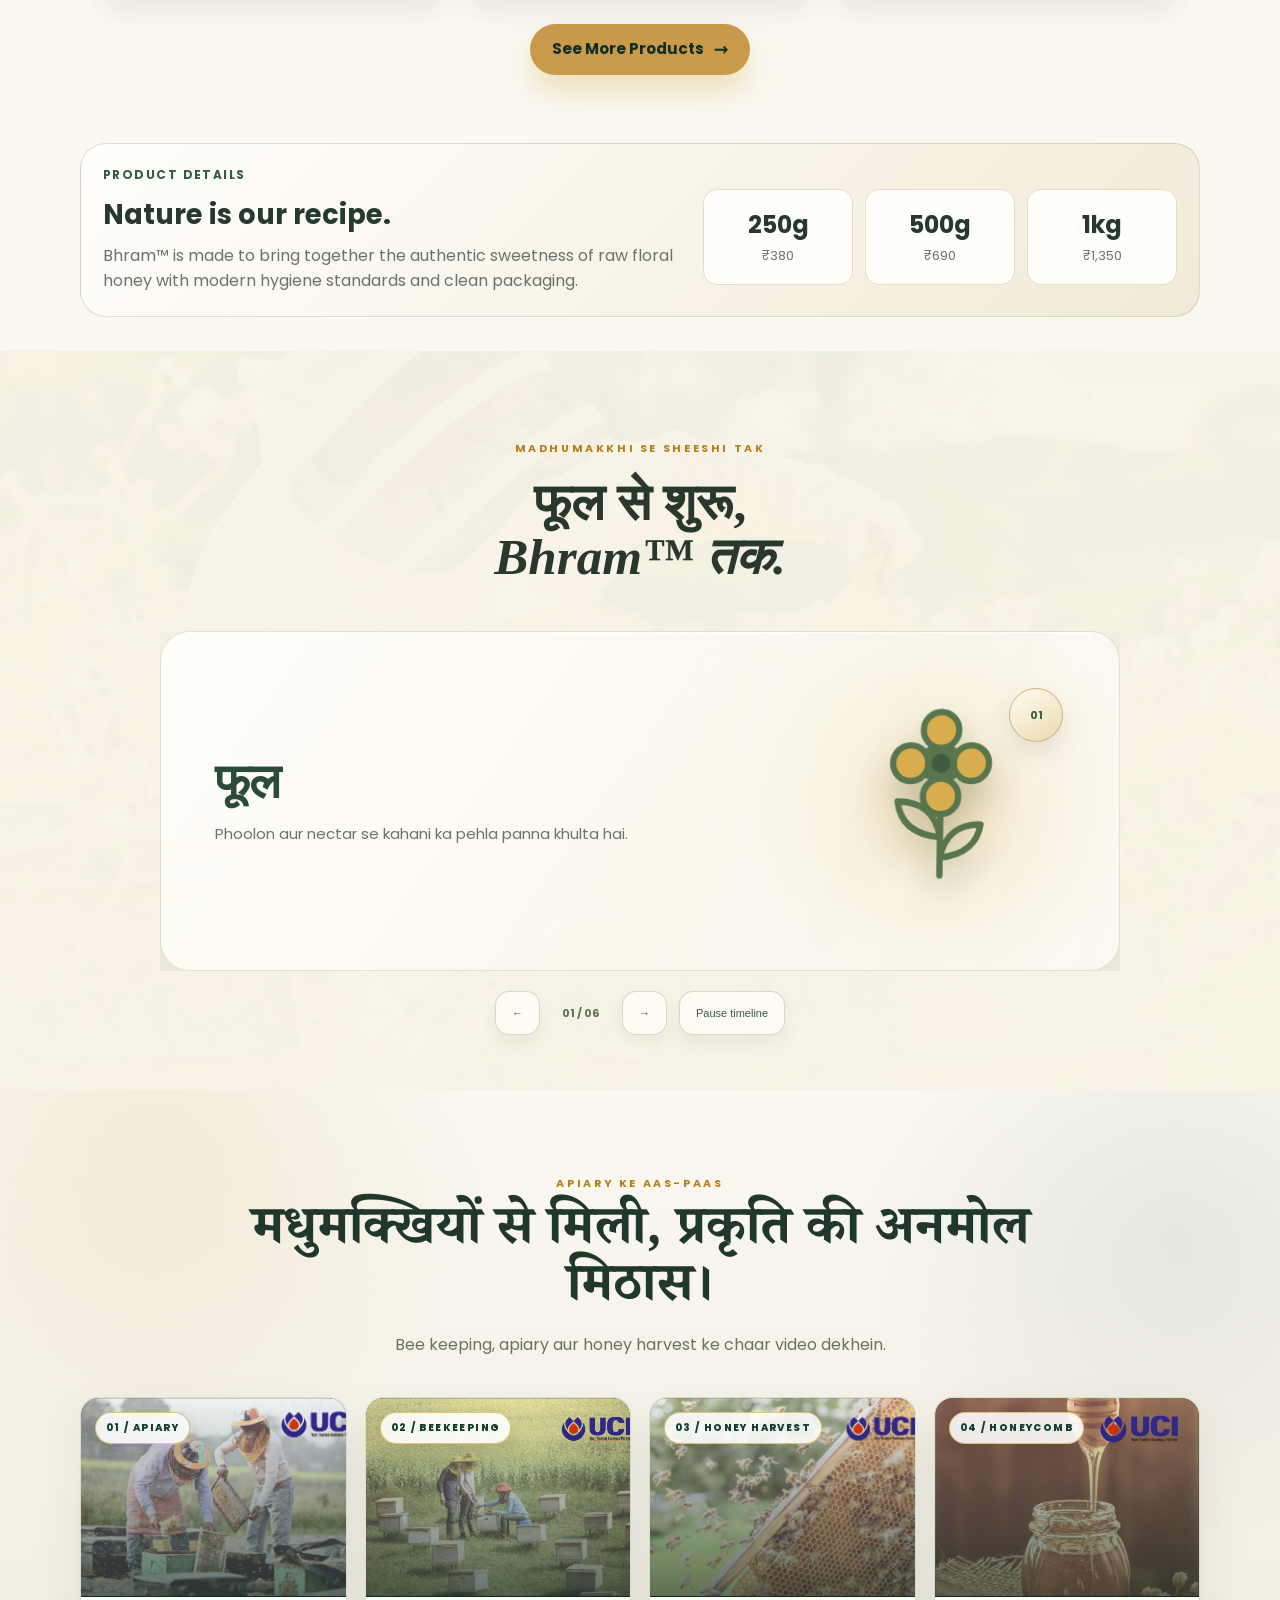
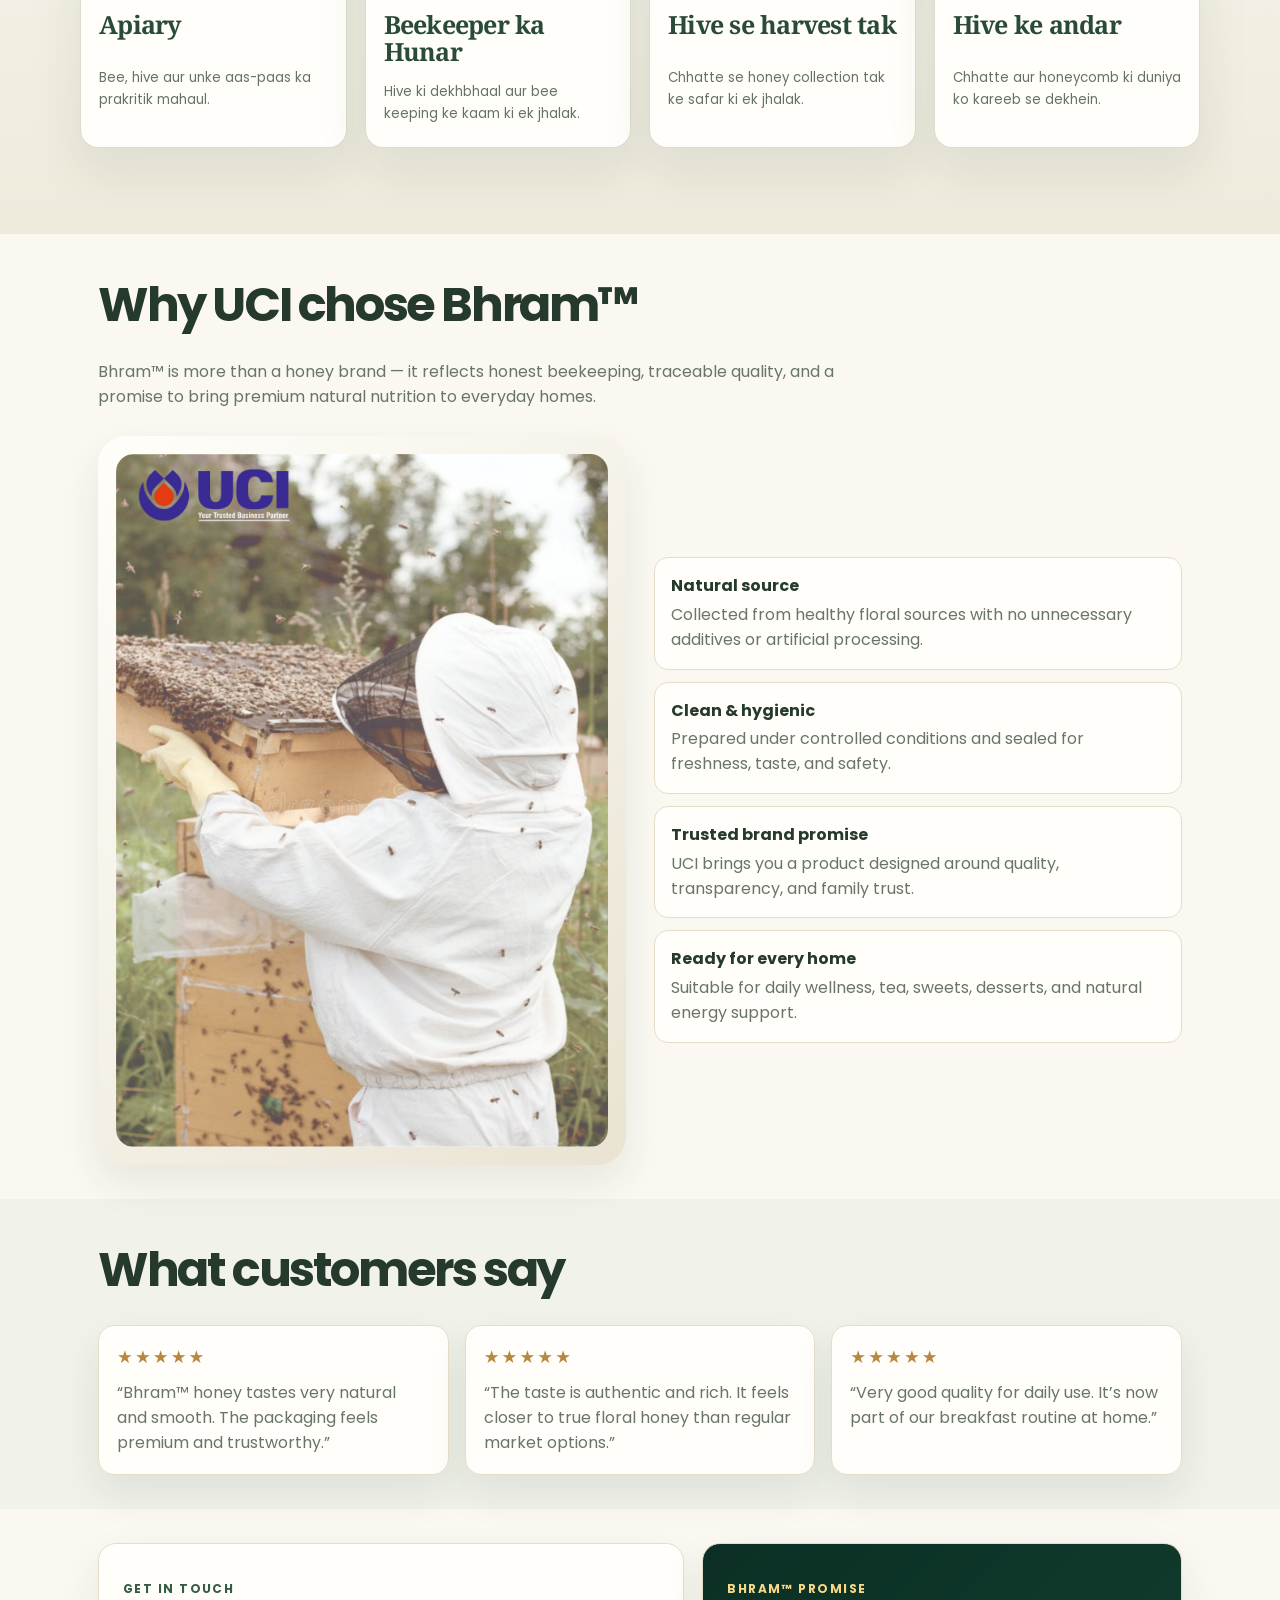
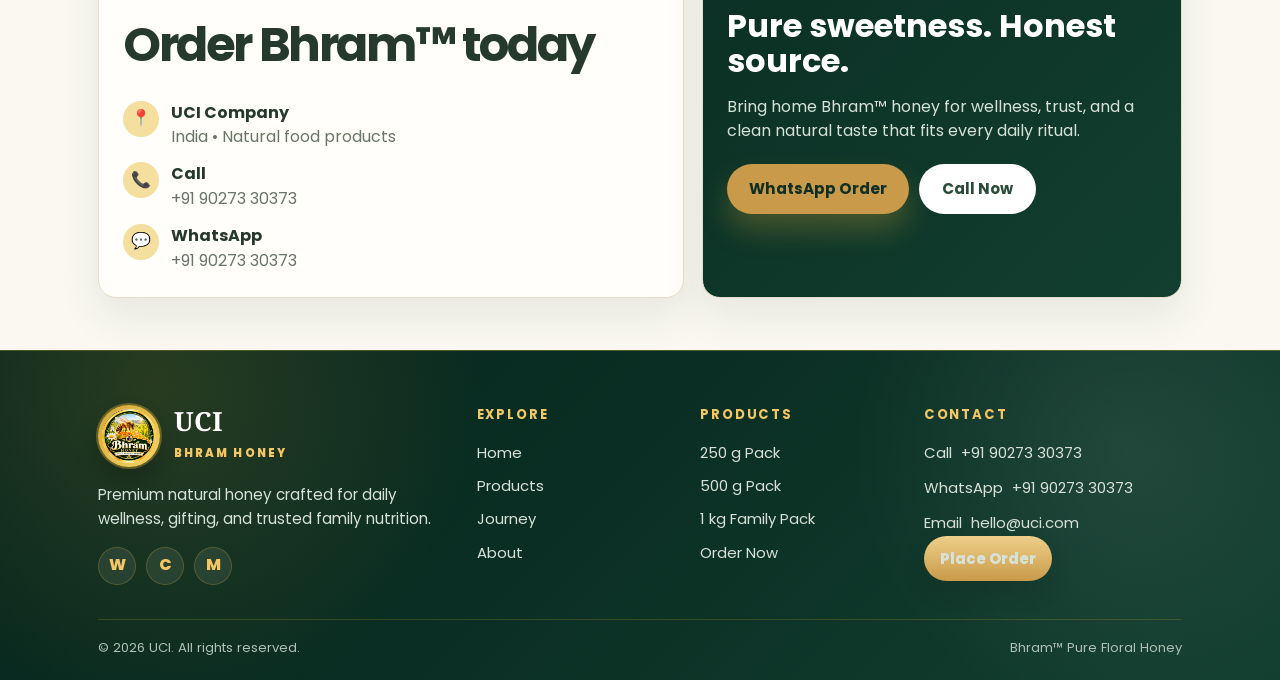
==== commit 55080ec3: "Add product page and coming soon details Co-authored-by: Copilot <223556219+Copilot@users.noreply.gi" ====
--- a/index.html
+++ b/index.html
@@ -6,7 +6,6 @@
 <title>UCI | Bhram™ Honey</title>
 <link href="https://fonts.googleapis.com/css2?family=Poppins:wght@400;500;600;700;800&family=Noto+Serif+Devanagari:wght@400;500;600;700;800&display=swap" rel="stylesheet">
 <link rel="stylesheet" href="css/timeline.css">
-<link rel="stylesheet" href="css/order.css">
 <style>
 :root{
   --bg:#faf8f1;
@@ -248,15 +247,14 @@
 @keyframes processBottle{0%,100%{transform:translateY(0)}50%{transform:translateY(-7px)}}
 @keyframes processLab{0%,100%{transform:translateY(0)}50%{transform:translateY(-9px)}}
 @keyframes processScan{0%,100%{stroke-dashoffset:0;opacity:.45}50%{stroke-dashoffset:55;opacity:1}}
-#order{scroll-margin-top:96px}
-.order-page{background:#f8f4e7}
-.order-intro .eyebrow{color:var(--olive)}
-.order-intro h1 em{color:var(--olive)}
-.order-submit{background:var(--green);color:#fff}
 section{padding:34px 0}
 .headline{font-size:clamp(1.9rem,4vw,3rem);margin:0 0 18px;letter-spacing:-.05em}
 .subhead{color:var(--mut);margin:0 0 26px;max-width:760px}
-.product-grid{display:grid;grid-template-columns:repeat(2,minmax(0,1fr));gap:18px;align-items:stretch;max-width:780px;margin:0 auto}
+.product-grid{display:grid;grid-template-columns:repeat(3,minmax(0,1fr));gap:18px;align-items:stretch;max-width:1120px;margin:0 auto}
+.see-more-products{display:flex;justify-content:center;margin-top:26px}
+.see-more-products .btn{gap:10px}
+.see-more-products .btn span{font-size:1.15em;transition:transform .2s ease}
+.see-more-products .btn:hover span{transform:translateX(3px)}
 .product-card{position:relative;display:flex;flex-direction:column;background:linear-gradient(180deg,#f6f1e7 0%,#f0e8d8 100%);border:1px solid rgba(76,98,82,.08);border-radius:20px;overflow:hidden;box-shadow:0 14px 28px rgba(40,49,38,.08);transition:transform .25s ease,box-shadow .25s ease}
 .product-card:hover{transform:translateY(-4px);box-shadow:0 20px 36px rgba(40,49,38,.12)}
 .product-card .img-box{position:relative;display:flex;align-items:center;justify-content:center;height:260px;padding:26px 12px 8px;background:linear-gradient(180deg,#f8f4ec 0%,#efe4c8 100%)}
@@ -357,7 +355,7 @@
   nav.menu-open{padding-bottom:14px}
   nav.menu-open .nav-item{display:flex}
   nav .nav-left .nav-item.active{grid-row:2;margin-top:6px}
-  nav .nav-left a[href="#products"]{grid-row:3}
+  nav .nav-left a[href="product.html"]{grid-row:3}
   nav .nav-left a[href="#about"]{grid-row:4}
   nav .nav-right a[href="#journey"]{grid-row:5}
   nav .nav-right a[href="#contact"]{grid-row:6}
@@ -411,6 +409,8 @@
   .add-btn{min-width:0;padding:8px 12px;font-size:.78rem}
 }
 @media(max-width:560px){
+  .product-grid{grid-template-columns:1fr;max-width:420px}
+  .product-card .img-box{height:230px}
   .farm-videos{padding:58px 0}
   .farm-videos-inner{width:calc(100% - 32px)}
   .farm-video-grid{grid-template-columns:1fr;gap:16px}
@@ -500,7 +500,7 @@
       <div class="nav-left">
         <button class="menu-btn" id="menuBtn" type="button" aria-label="Open menu" aria-expanded="false" aria-controls="primary-nav"><span>☰</span></button>
         <a class="nav-item active" href="#top"><span class="icon">⌂</span><span>Home</span></a>
-        <a class="nav-item" href="#products"><span class="icon">🛍</span><span>Products</span></a>
+        <a class="nav-item" href="product.html"><span class="icon">🛍</span><span>Products</span></a>
         <a class="nav-item" href="#about"><span class="icon">🍯</span><span>Bhram Honey</span></a>
       </div>
       <div class="brand-wrap" aria-label="UCI brand logo">
@@ -512,10 +512,7 @@
       <div class="nav-right">
         <a class="nav-item" href="#journey"><span class="icon">🌾</span><span>Journey Beefarming</span></a>
         <a class="nav-item" href="#contact"><span class="icon">☎</span><span>Contact</span></a>
-        <button class="cart" id="cartBtn">
-          <span>Order Page</span>
-          <span class="cart-badge" id="cc">0</span>
-        </button>
+        <a class="cart" id="cartBtn" href="order.html"><span>Order Page</span></a>
       </div>
     </nav>
   </div>
@@ -553,7 +550,7 @@
             <option value="2">1 किलोग्राम</option>
           </select>
         </div>
-        <a class="btn hero-order" href="#order">अभी ऑर्डर करें</a>
+        <a class="btn hero-order" id="heroOrderLink" href="order.html?size=250g">अभी ऑर्डर करें</a>
       </div>
     </div>
   </section>
@@ -597,13 +594,16 @@
 
         <article class="product-card">
           <span class="product-badge is-muted">Fresh</span>
-          <div class="img-box"><img src="assets/4.png" alt="Bhram Dairy Pure Sars Oil"></div>
+          <div class="img-box"><img src="assets/6.png" alt="Bhram honey jar"></div>
           <div class="body">
-            <h3>Bhram Dairy Pure Sars Oil</h3>
-            <p class="status">1 KG / 1380 Rs.</p>
+            <h3>Bhram Honey</h3>
+            <p class="status">1 KG / ₹1,350</p>
             <a class="order-btn" href="order.html?size=1kg">अभी ऑर्डर करें</a>
           </div>
         </article>
+      </div>
+      <div class="see-more-products">
+        <a class="btn primary" href="product.html#packs">See More Products <span aria-hidden="true">→</span></a>
       </div>
     </div>
   </section>
@@ -828,110 +828,6 @@
         </div>
       </div>
     </section> -->
-  <section class="order-page" id="order">
-    <div class="order-main">
-      <div class="order-intro">
-        <p class="eyebrow">UCI • BHRAM™ HONEY</p>
-        <h1>Apna order <em>place karein.</em></h1>
-        <p>Delivery details bharein aur order WhatsApp par bhejein.</p>
-      </div>
-      <form class="order-layout" id="order-form">
-        <section class="order-card customer-card" aria-labelledby="delivery-heading">
-          <div class="order-section-heading">
-            <span class="order-step">01</span>
-            <div><h2 id="delivery-heading">Delivery details</h2><p>Jis address par order chahiye, woh batayein.</p></div>
-          </div>
-
-          <label class="form-field">
-            <span>Aapka poora naam <b>*</b></span>
-            <input name="name" type="text" autocomplete="name" maxlength="100" placeholder="Jaise: Rahul Kumar" required>
-          </label>
-
-          <div class="form-row">
-            <label class="form-field">
-              <span>Mobile number <b>*</b></span>
-              <input name="phone" type="tel" inputmode="numeric" autocomplete="tel" pattern="[6-9][0-9]{9}" maxlength="10" placeholder="10-digit mobile number" title="10 digit ka valid Indian mobile number daalein" required>
-            </label>
-            <label class="form-field">
-              <span>Username <small>(optional)</small></span>
-              <input name="username" type="text" autocomplete="username" maxlength="50" placeholder="Aapka username">
-            </label>
-          </div>
-
-          <label class="form-field">
-            <span>Poora address <b>*</b></span>
-            <textarea name="address" rows="3" autocomplete="street-address" maxlength="300" placeholder="House/flat no., gali, area" required></textarea>
-          </label>
-          <label class="form-field">
-            <span>Landmark <small>(optional)</small></span>
-            <input name="landmark" type="text" maxlength="120" placeholder="Paas ki koi pehchaan">
-          </label>
-
-          <div class="form-row">
-            <label class="form-field">
-              <span>PIN code <b>*</b></span>
-              <input id="postal-code" name="postalCode" type="text" inputmode="numeric" autocomplete="postal-code" pattern="[0-9]{6}" maxlength="6" placeholder="6-digit PIN code" required>
-            </label>
-            <label class="form-field">
-              <span>District <b>*</b></span>
-              <input id="district" name="district" type="text" autocomplete="address-level2" maxlength="100" placeholder="Aapka district" required>
-            </label>
-          </div>
-          <label class="form-field">
-            <span>State <b>*</b></span>
-            <input id="state" name="state" type="text" autocomplete="address-level1" maxlength="100" placeholder="Aapka state" required>
-          </label>
-
-          <div class="location-panel">
-            <div class="location-copy">
-              <strong>Current location pin</strong>
-              <span>GPS se location lein; district aur PIN code milne par fill ho jayenge.</span>
-            </div>
-            <button class="btn btn-location" id="location-button" type="button">Location lein <span aria-hidden="true">⌖</span></button>
-            <p id="location-status" class="location-status" role="status" aria-live="polite"></p>
-            <a id="map-link" class="map-link" href="#" target="_blank" rel="noopener noreferrer" hidden>Google Maps par location dekhein ↗</a>
-            <input id="coordinates" name="coordinates" type="hidden">
-          </div>
-        </section>
-
-        <aside class="order-card summary-card" aria-labelledby="summary-heading">
-          <div class="order-section-heading">
-            <span class="order-step">02</span>
-            <div><h2 id="summary-heading">Order summary</h2><p>Pack aur quantity chunein.</p></div>
-          </div>
-
-          <label class="form-field">
-            <span>Honey pack <b>*</b></span>
-            <select id="product-size" name="productSize" required>
-              <option value="250g">250 g — ₹380</option>
-              <option value="500g">500 g — ₹690</option>
-              <option value="1kg">1 kg — ₹1,350</option>
-            </select>
-          </label>
-          <label class="form-field quantity-field">
-            <span>Quantity <b>*</b></span>
-            <input id="quantity" name="quantity" type="number" min="1" max="20" value="1" required>
-          </label>
-
-          <div class="price-total"><span>Total amount</span><strong id="order-total">₹380</strong></div>
-
-          <fieldset class="payment-choice">
-            <legend>Payment method</legend>
-            <label class="payment-option">
-              <input type="radio" name="paymentMethod" value="Cash on Delivery" checked>
-              <span><strong>Cash on Delivery (COD)</strong><small>Parcel milne par cash payment karein.</small></span>
-            </label>
-            <p class="payment-note">Filhaal Cash on Delivery available hai. UPI/QR payment UPI ID milne ke baad joda jayega.</p>
-          </fieldset>
-
-          <button class="btn btn-primary order-submit" type="submit">WhatsApp par order bhejein <span aria-hidden="true">→</span></button>
-          <p class="order-privacy">Aapki order details WhatsApp message mein khulengi. Review karke Send karein. Details website par save nahi hoti.</p>
-          <p id="order-status" class="order-status" role="status" aria-live="polite"></p>
-        </aside>
-      </form>
-    </div>
-  </section>
-
   <section id="about">
     <div class="w">
       <h2 class="headline">Why UCI chose Bhram™</h2>
@@ -1034,7 +930,7 @@
         <h4>Explore</h4>
         <div class="footer-links">
           <a href="#top">Home</a>
-          <a href="#products">Products</a>
+          <a href="product.html">Products</a>
           <a href="#journey">Journey</a>
           <a href="#about">About</a>
         </div>
@@ -1043,10 +939,10 @@
       <div class="footer-column">
         <h4>Products</h4>
         <div class="footer-links">
-          <a href="#products">250 g Pack</a>
-          <a href="#products">500 g Pack</a>
-          <a href="#products">1 kg Family Pack</a>
-          <a href="#order">Order Now</a>
+          <a href="product.html#packs">250 g Pack</a>
+          <a href="product.html#packs">500 g Pack</a>
+          <a href="product.html#packs">1 kg Family Pack</a>
+          <a href="order.html">Order Now</a>
         </div>
       </div>
 
@@ -1057,7 +953,7 @@
           <a href="https://wa.me/919027330373"><span>WhatsApp</span> +91 90273 30373</a>
           <a href="mailto:hello@uci.com"><span>Email</span> hello@uci.com</a>
         </div>
-        <a class="footer-cta" href="#order">Place Order</a>
+        <a class="footer-cta" href="order.html">Place Order</a>
       </div>
     </div>
 
@@ -1098,43 +994,19 @@
 }
 
 function submitLeadToGoogleSheet(data){
-  return new Promise(function(resolve, reject){
-    var callbackName = 'uciSheetCallback_' + Date.now() + '_' + Math.random().toString(36).slice(2);
-    var script = document.createElement('script');
-    var timeout = window.setTimeout(function(){
-      cleanup();
-      reject(new Error('The Google Sheet did not respond. Please try again.'));
-    }, 15000);
-
-    function cleanup(){
-      window.clearTimeout(timeout);
-      delete window[callbackName];
-      script.remove();
-    }
-
-    window[callbackName] = function(response){
-      cleanup();
-      if(response && response.ok){
-        resolve();
-      }else{
-        reject(new Error(response && response.error ? response.error : 'Could not save your details.'));
-      }
-    };
-
-    script.onerror = function(){
-      cleanup();
-      reject(new Error('Could not connect to Google Sheets. Please try again.'));
-    };
-
-    var query = new URLSearchParams({
-      name: data.name,
-      mobile: data.mobile,
-      page: data.page,
-      submittedAt: data.submittedAt,
-      callback: callbackName
-    });
-    script.src = UCI_SHEET_WEB_APP_URL + (UCI_SHEET_WEB_APP_URL.indexOf('?') === -1 ? '?' : '&') + query.toString();
-    document.head.appendChild(script);
+  var query = new URLSearchParams({
+    name: data.name,
+    mobile: data.mobile,
+    page: data.page,
+    submittedAt: data.submittedAt
+  });
+  var submitUrl = UCI_SHEET_WEB_APP_URL + (UCI_SHEET_WEB_APP_URL.indexOf('?') === -1 ? '?' : '&') + query.toString();
+
+  return fetch(submitUrl, {
+    method: 'GET',
+    mode: 'no-cors',
+    credentials: 'omit',
+    cache: 'no-store'
   });
 }
 
@@ -1180,15 +1052,15 @@
 
     if(welcomeSubmit){
       welcomeSubmit.disabled = true;
-      welcomeSubmit.textContent = 'Saving...';
+      welcomeSubmit.textContent = 'Submitting...';
     }
     if(welcomeStatus){
-      welcomeStatus.textContent = 'Saving your details...';
+      welcomeStatus.textContent = 'Submitting your details...';
     }
 
     submitLeadToGoogleSheet(leadData).then(function(){
       if(welcomeStatus){
-        welcomeStatus.textContent = 'Saved. Thank you.';
+        welcomeStatus.textContent = 'Details submitted. Thank you.';
       }
       closeWelcomePopup();
       if(welcomeSubmit){
@@ -1207,15 +1079,13 @@
   });
 }
 
-var count = 0;
-var cartBtn = document.getElementById('cartBtn');
-var cc = document.getElementById('cc');
-var addButtons = document.querySelectorAll('.add-btn');
 var nav = document.getElementById('primary-nav');
 var menuBtn = document.getElementById('menuBtn');
 var heroSize = document.getElementById('heroSize');
 var heroPrice = document.getElementById('heroPrice');
+var heroOrderLink = document.getElementById('heroOrderLink');
 var packPrices = ['₹380 / 250 ग्राम', '₹690 / 500 ग्राम', '₹1,350 / 1 किलोग्राम'];
+var packSizes = ['250g', '500g', '1kg'];
 
 menuBtn.addEventListener('click', function(){
   var isOpen = nav.classList.toggle('menu-open');
@@ -1237,6 +1107,7 @@
   var selectedIndex = (index + packPrices.length) % packPrices.length;
   heroSize.value = String(selectedIndex);
   heroPrice.textContent = packPrices[selectedIndex];
+  heroOrderLink.href = 'order.html?size=' + packSizes[selectedIndex];
 }
 
 heroSize.addEventListener('change', function(){
@@ -1247,33 +1118,6 @@
 });
 document.getElementById('nextPack').addEventListener('click', function(){
   setPack(Number(heroSize.value) + 1);
-});
-
-addButtons.forEach(function(button){
-  button.addEventListener('click', function(){
-    document.getElementById('product-size').value = button.getAttribute('data-size');
-    document.getElementById('product-size').dispatchEvent(new Event('change', {bubbles:true}));
-    document.getElementById('quantity').value = '1';
-    document.getElementById('quantity').dispatchEvent(new Event('input', {bubbles:true}));
-    count = 1;
-    cc.textContent = count;
-    document.getElementById('order').scrollIntoView({behavior:'smooth'});
-  });
-});
-
-cartBtn.addEventListener('click', function(){
-  document.getElementById('order').scrollIntoView({behavior:'smooth'});
-});
-
-heroSize.addEventListener('change', function(){
-  var sizes = ['250g', '500g', '1kg'];
-  document.getElementById('product-size').value = sizes[Number(heroSize.value)];
-  document.getElementById('product-size').dispatchEvent(new Event('change', {bubbles:true}));
-});
-
-document.getElementById('quantity').addEventListener('input', function(){
-  count = Number(this.value) || 0;
-  cc.textContent = count;
 });
 
 var timeline = document.getElementById('honey-timeline');
@@ -1463,6 +1307,5 @@
 showScene(0);
 updateProcessTimer();
 </script>
-<script src="js/order.js"></script>
 </body>
 </html>
